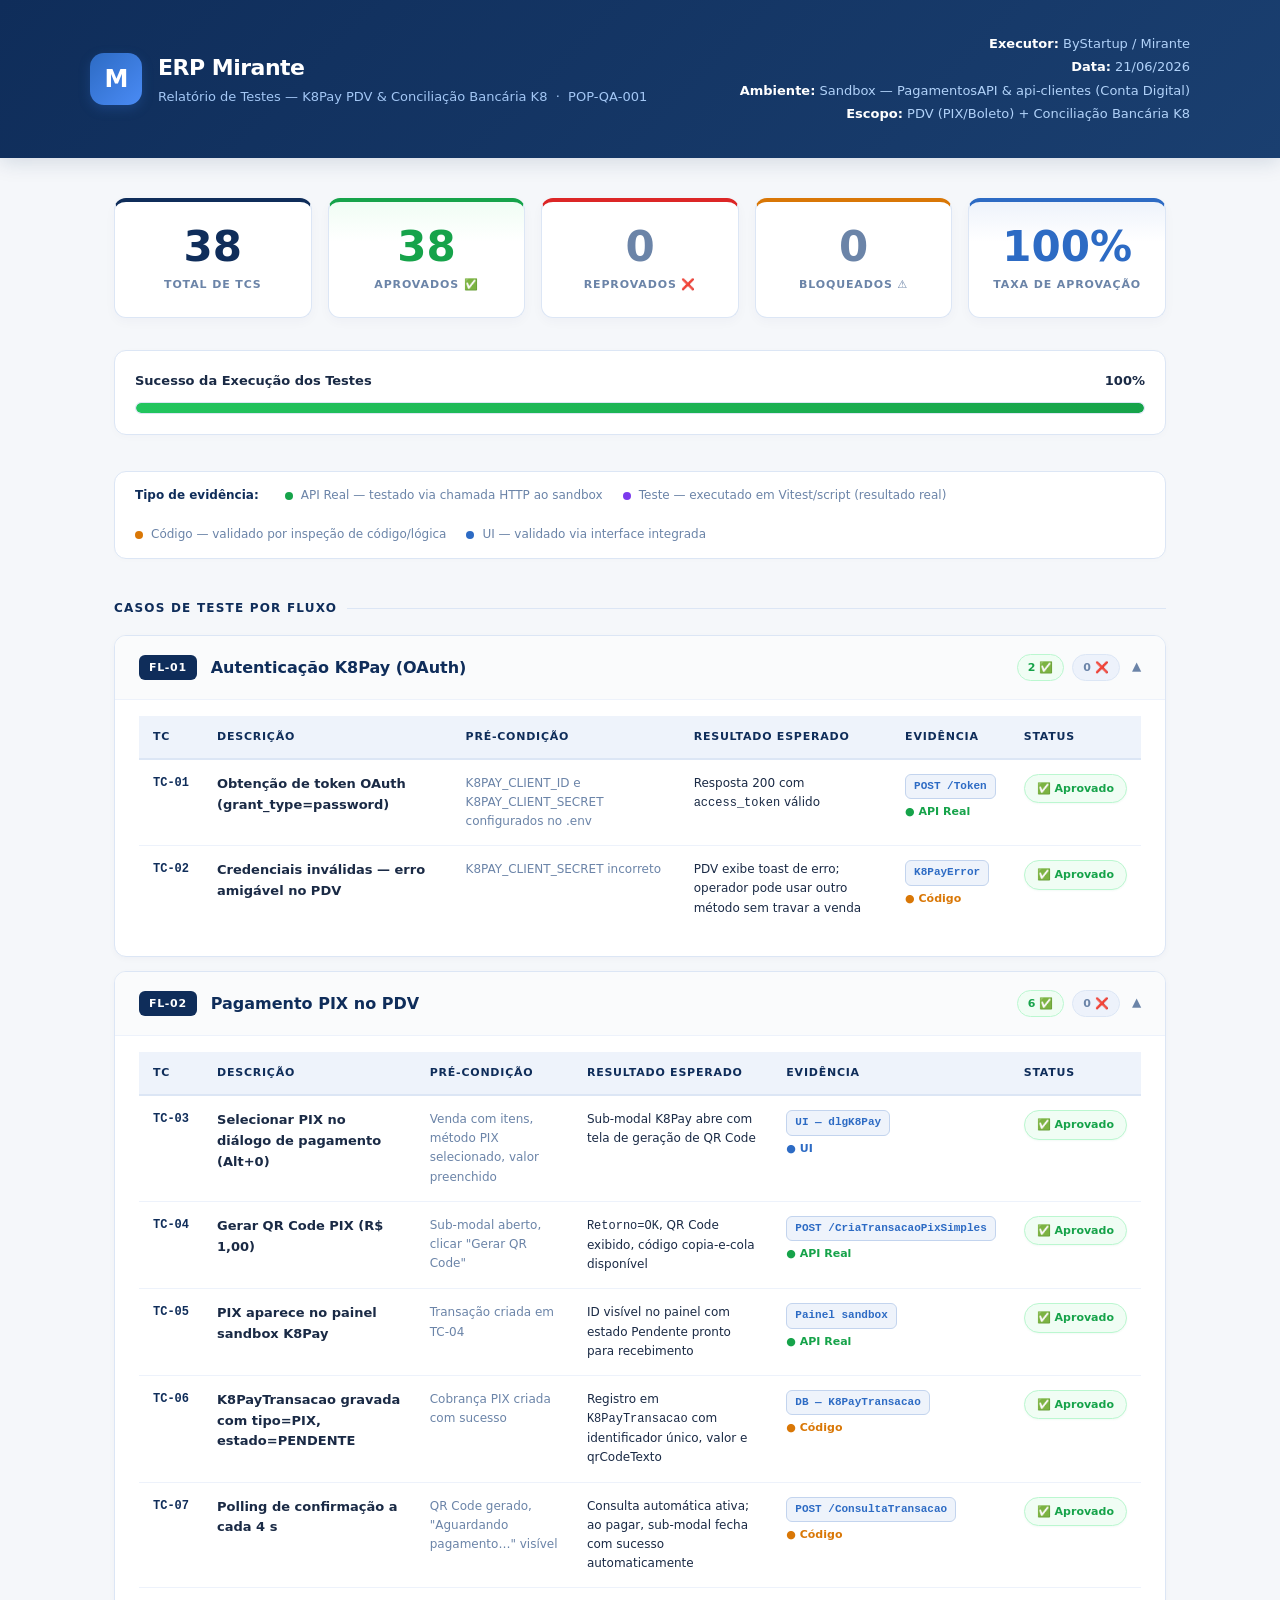
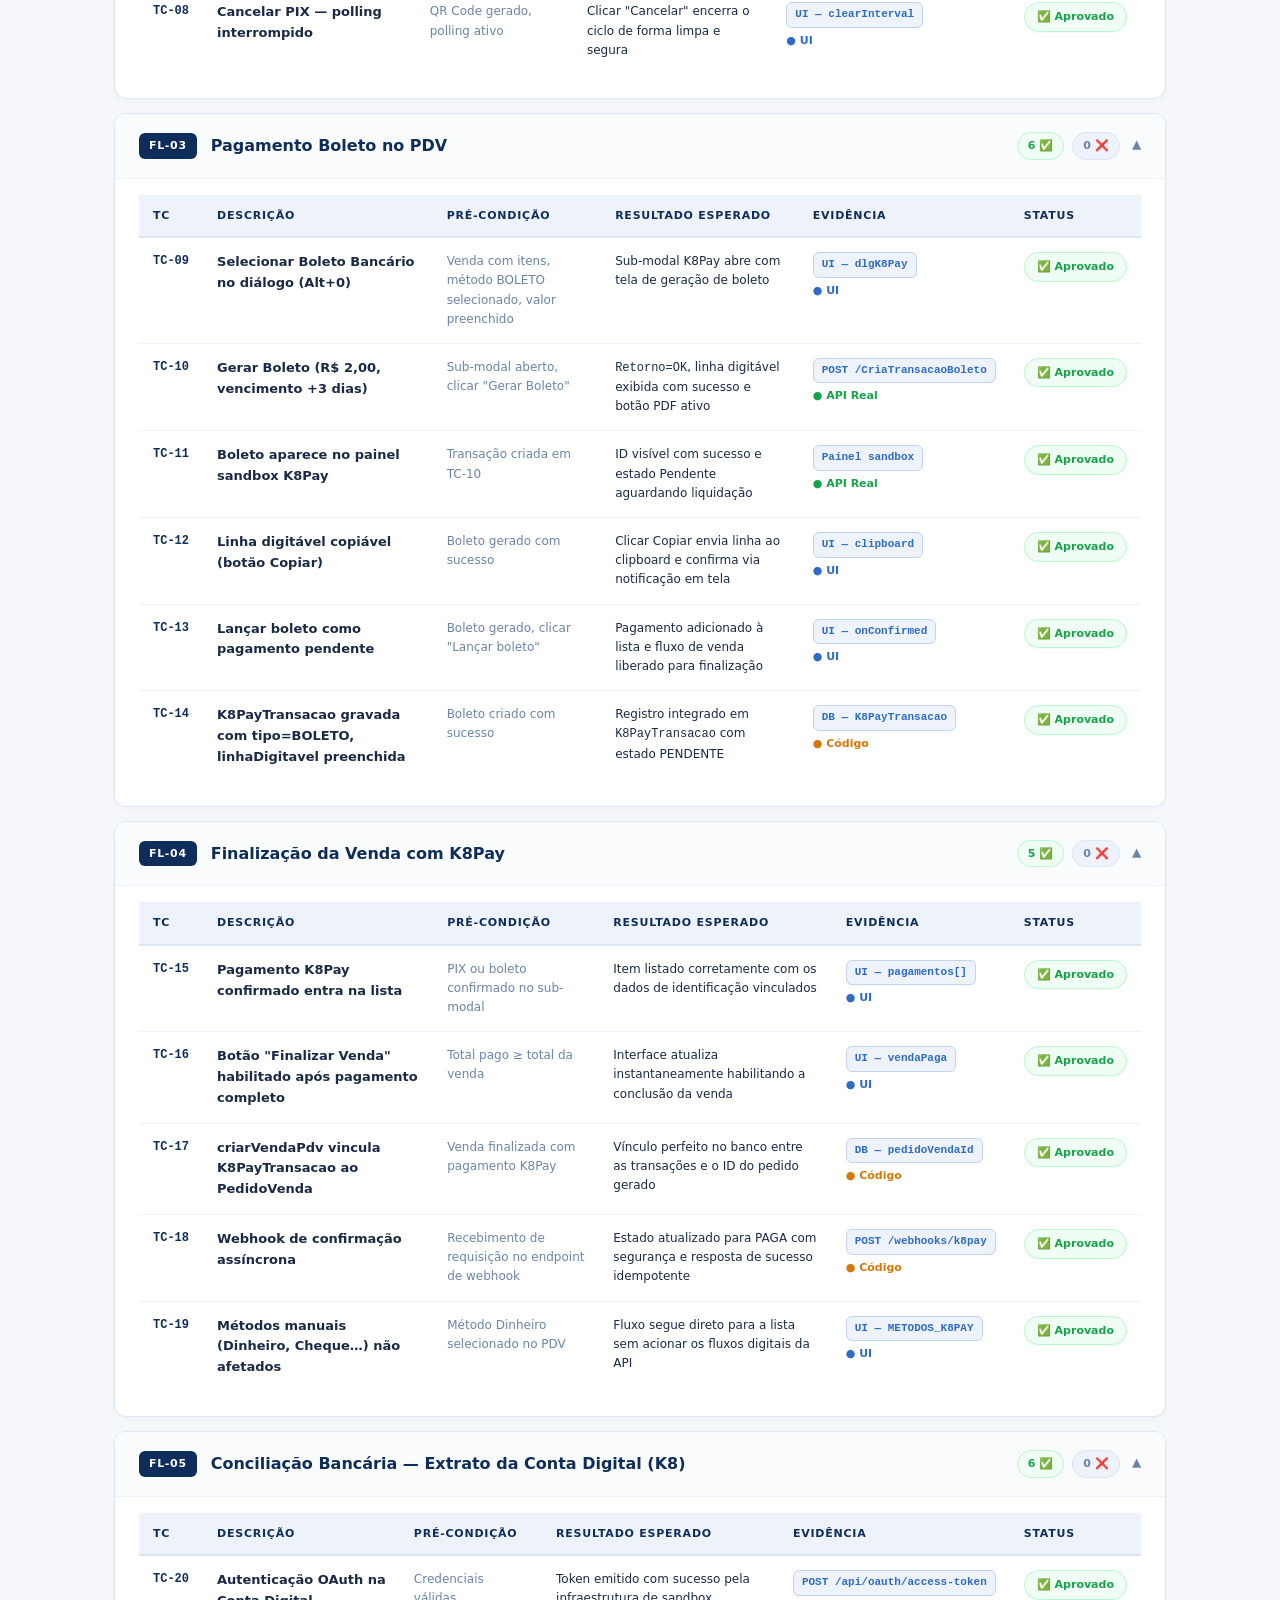
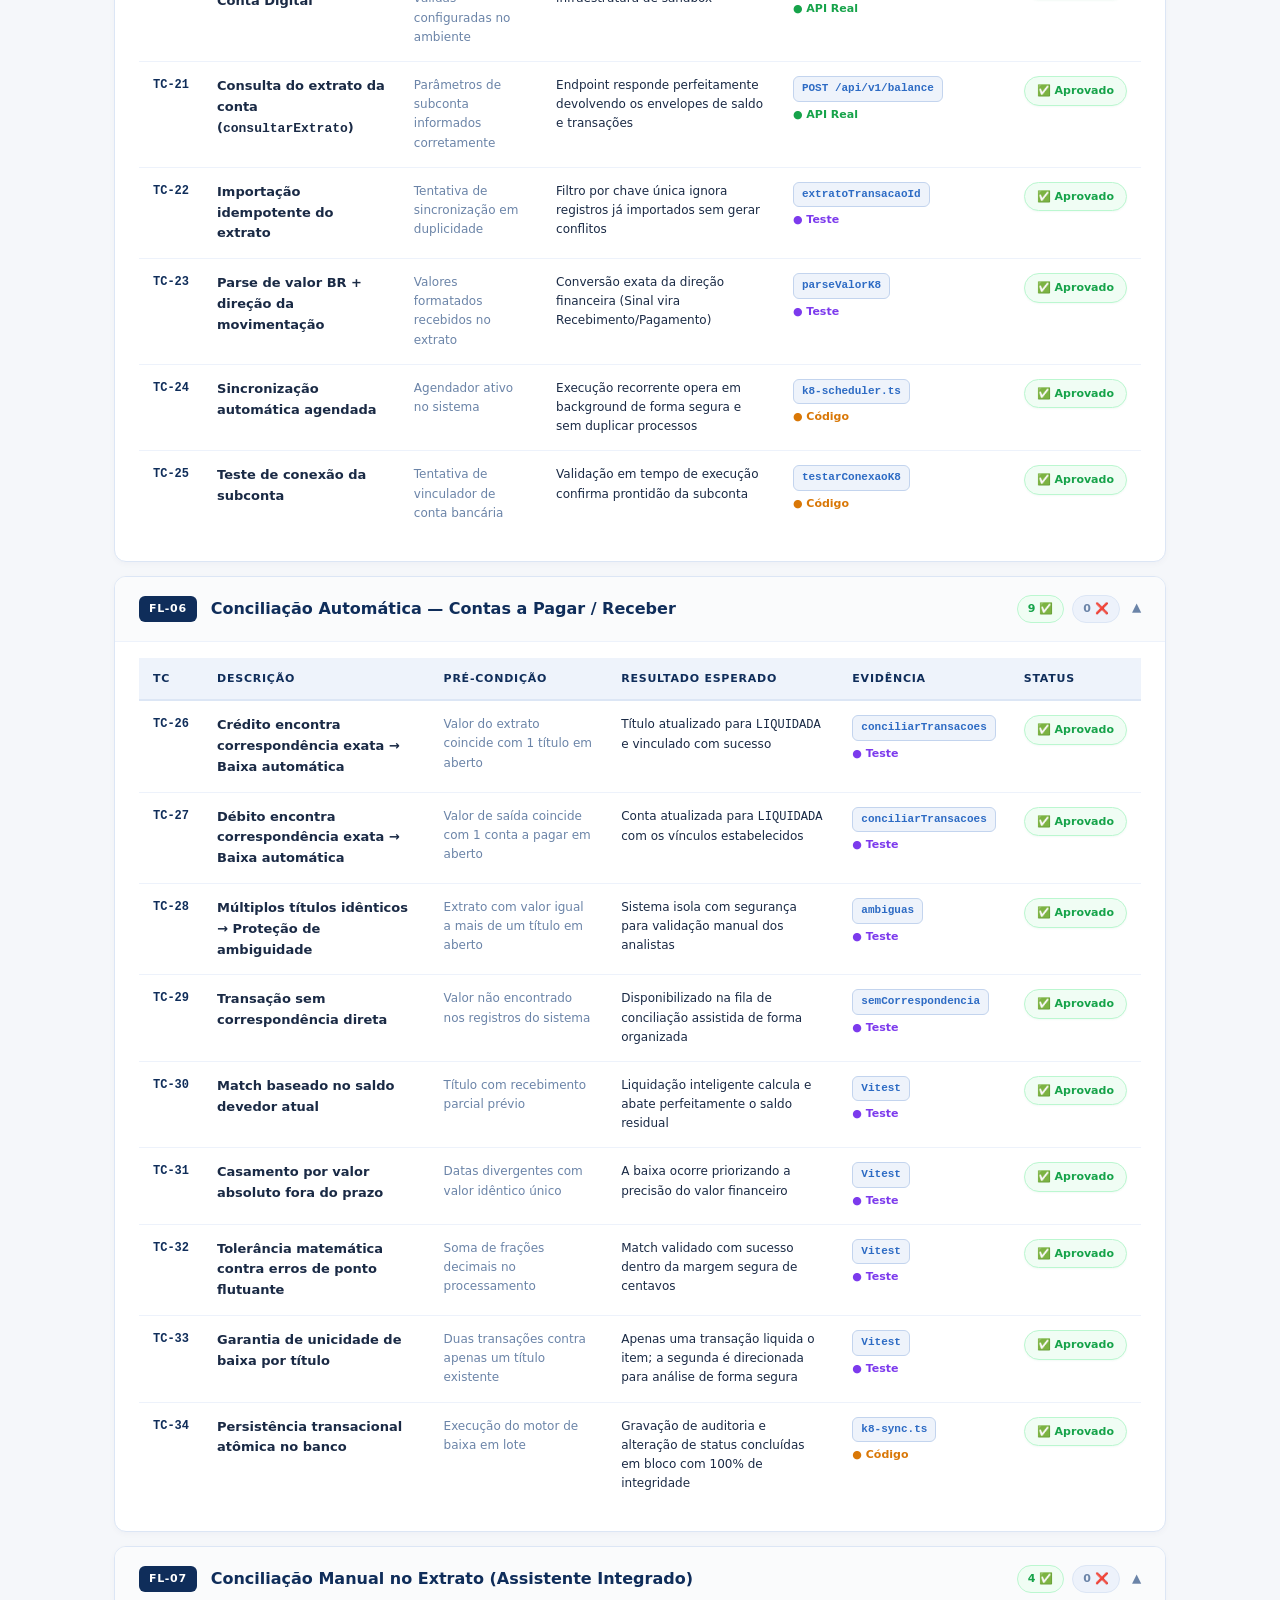
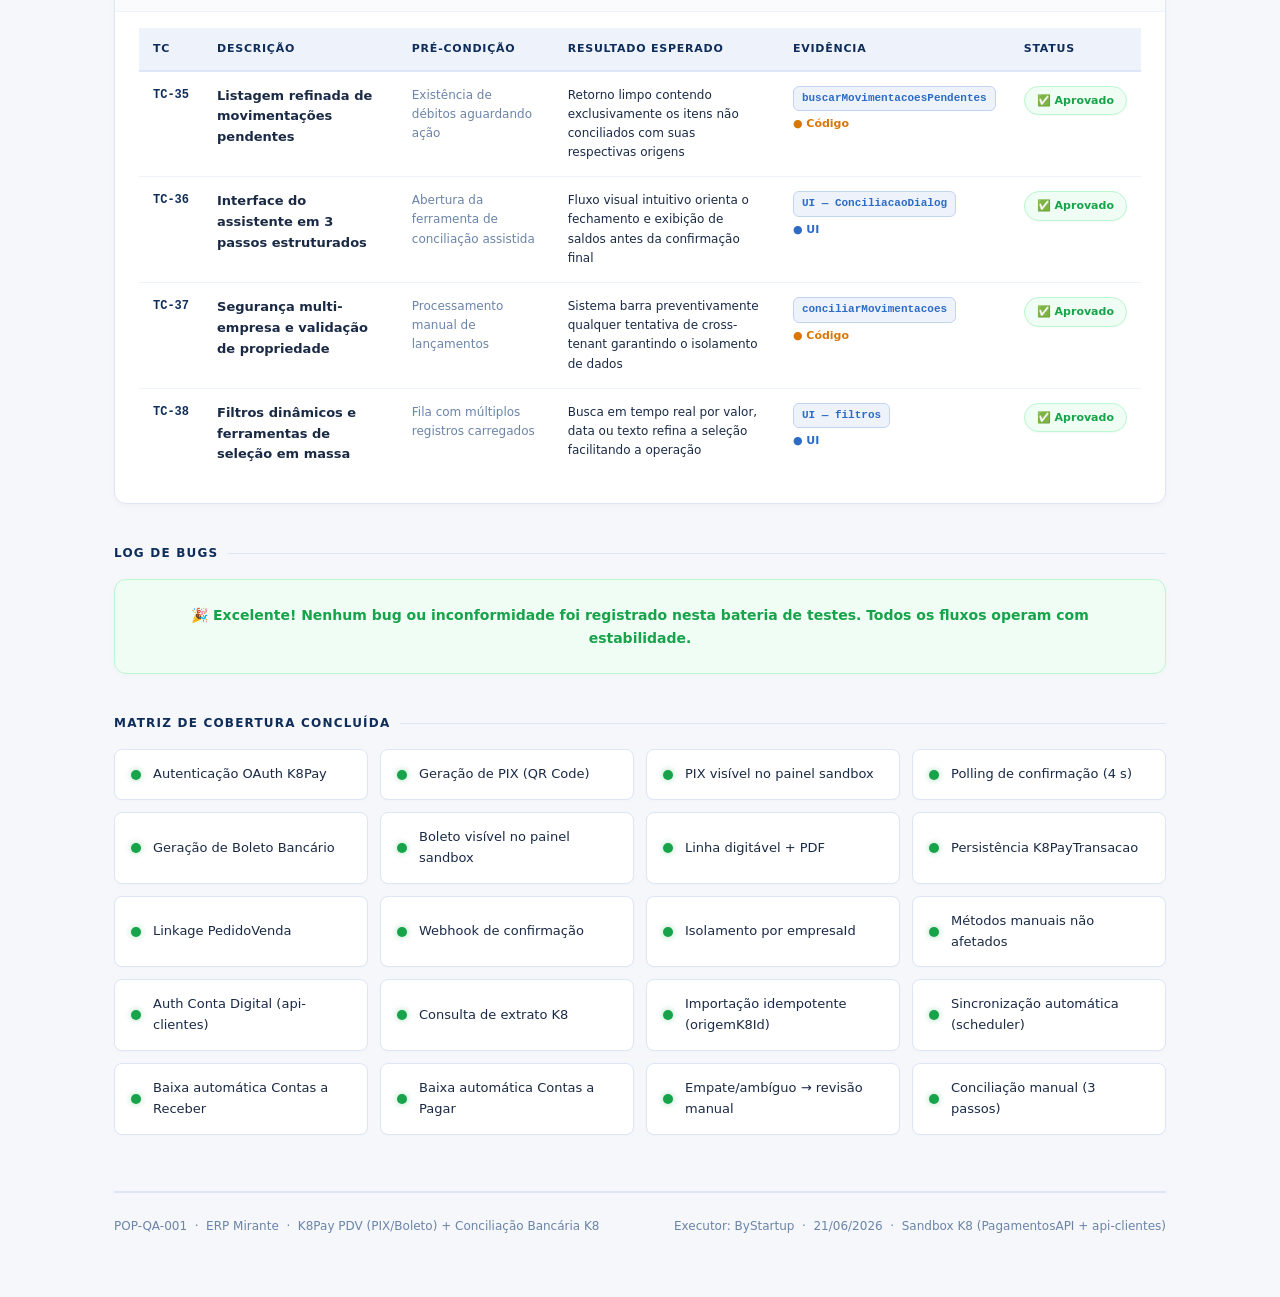
==== index.html @ a47a3a80 "Add files via upload" ====
<!DOCTYPE html>
<html lang="pt-BR">
<head>
<meta charset="UTF-8" />
<meta name="viewport" content="width=device-width, initial-scale=1.0" />
<title>Relatório de Testes — K8Pay PDV &amp; Conciliação Bancária · ERP Mirante</title>
<style>
  *, *::before, *::after { box-sizing: border-box; margin: 0; padding: 0; }

  :root {
    --navy:      #0f2d5a;
    --navy-lt:   #1a3f70;
    --blue:      #2d6bc4;
    --blue-lt:   #eef3fb;
    --bg:        #f5f7fa;
    --surface:   #ffffff;
    --border:    #dce6f5;
    --border-lt: #edf2fb;
    --text:      #1a2a45;
    --text-muted:#6b84a8;
    --green:     #16a34a;
    --green-bg:  #f0fdf4;
    --green-bd:  #bbf7d0;
    --red:       #dc2626;
    --red-bg:    #fef2f2;
    --red-bd:    #fecaca;
    --amber:     #d97706;
    --amber-bg:  #fffbeb;
    --amber-bd:  #fde68a;
    --radius:    12px;
  }

  body {
    font-family: 'Segoe UI', system-ui, sans-serif;
    background: var(--bg);
    color: var(--text);
    min-height: 100vh;
    line-height: 1.6;
  }

  /* ── Header ── */
  .header {
    background: linear-gradient(135deg, var(--navy) 0%, var(--navy-lt) 100%);
    padding: 32px 40px;
    box-shadow: 0 4px 20px rgba(15,45,90,.15);
  }
  .header-inner {
    max-width: 1100px; margin: 0 auto;
    display: flex; align-items: center;
    justify-content: space-between; gap: 20px; flex-wrap: wrap;
  }
  .logo-area { display: flex; align-items: center; gap: 16px; }
  .logo-icon {
    width: 52px; height: 52px; background: linear-gradient(135deg, var(--blue) 0%, #4a8bf5 100%);
    border-radius: 14px;
    display: flex; align-items: center; justify-content: center;
    font-size: 24px; font-weight: 800; color: #fff; letter-spacing: -1px;
    box-shadow: 0 4px 12px rgba(45,107,196,.3);
  }
  .logo-text h1 { font-size: 22px; font-weight: 700; color: #fff; letter-spacing: -0.5px; }
  .logo-text p  { font-size: 13px; color: #a3c7f5; margin-top: 2px; }
  .header-meta  { font-size: 13px; color: #b1d2f9; text-align: right; line-height: 1.8; }
  .header-meta strong { color: #fff; font-weight: 600; }

  /* ── Main ── */
  .main { max-width: 1100px; margin: 0 auto; padding: 40px 24px 64px; }

  /* ── Scoreboard ── */
  .scoreboard {
    display: grid;
    grid-template-columns: repeat(auto-fit, minmax(180px, 1fr));
    gap: 16px; margin-bottom: 32px;
  }
  .score-card {
    background: var(--surface);
    border: 1px solid var(--border);
    border-radius: var(--radius);
    padding: 24px 20px; text-align: center;
    box-shadow: 0 4px 12px rgba(15,45,90,.03);
    transition: transform 0.2s, box-shadow 0.2s;
  }
  .score-card:hover {
    transform: translateY(-2px);
    box-shadow: 0 6px 16px rgba(15,45,90,.06);
  }
  .score-card .num { font-size: 42px; font-weight: 800; line-height: 1; }
  .score-card .lbl { font-size: 11px; text-transform: uppercase; letter-spacing: .08em; color: var(--text-muted); margin-top: 8px; font-weight: 600; }
  
  .score-card.total { border-top: 4px solid var(--navy); }
  .score-card.pass  { border-top: 4px solid var(--green); background: linear-gradient(to bottom, var(--green-bg) 0%, #fff 40px); }
  .score-card.fail  { border-top: 4px solid var(--red); }
  .score-card.block { border-top: 4px solid var(--amber); }
  .score-card.rate  { border-top: 4px solid var(--blue); background: linear-gradient(to bottom, var(--blue-lt) 0%, #fff 40px); }

  .score-card.total .num { color: var(--navy); }
  .score-card.pass  .num { color: var(--green); }
  .score-card.fail  .num { color: var(--text-muted); }
  .score-card.block .num { color: var(--text-muted); }
  .score-card.rate  .num { color: var(--blue); }

  .progress-wrap { background: var(--surface); padding: 20px; border-radius: var(--radius); border: 1px solid var(--border); margin-bottom: 36px; box-shadow: 0 2px 8px rgba(15,45,90,.02); }
  .progress-label {
    display: flex; justify-content: space-between; align-items: center;
    font-size: 13px; color: var(--text); margin-bottom: 10px; font-weight: 600;
  }
  .progress-bar { height: 12px; background: var(--border-lt); border-radius: 99px; overflow: hidden; border: 1px solid var(--border); }
  .progress-fill { height: 100%; background: linear-gradient(90deg, #22c55e, #16a34a); border-radius: 99px; transition: width .4s ease; }

  /* ── Section title ── */
  .section-title {
    font-size: 12px; font-weight: 700; letter-spacing: .1em;
    text-transform: uppercase; color: var(--navy);
    margin-bottom: 16px; margin-top: 40px;
    display: flex; align-items: center; gap: 10px;
  }
  .section-title::after { content: ''; flex: 1; height: 1px; background: var(--border); }

  /* ── Accordion ── */
  .accordion { display: flex; flex-direction: column; gap: 14px; }

  .flow-card {
    background: var(--surface);
    border: 1px solid var(--border);
    border-radius: var(--radius);
    overflow: hidden;
    box-shadow: 0 2px 6px rgba(15,45,90,.03);
  }
  .flow-header {
    display: flex; align-items: center; justify-content: space-between;
    padding: 18px 24px; cursor: pointer; user-select: none; gap: 12px;
    border-bottom: 1px solid transparent;
    transition: background 0.2s;
  }
  .flow-card.open .flow-header { border-bottom-color: var(--border-lt); background: #fafbfc; }
  .flow-header:hover { background: var(--blue-lt); }
  .flow-info { display: flex; align-items: center; gap: 14px; }
  .flow-code {
    background: var(--navy); color: #fff;
    font-size: 11px; font-weight: 700; letter-spacing: .06em;
    padding: 4px 10px; border-radius: 6px;
  }
  .flow-name { font-size: 16px; font-weight: 600; color: var(--navy); }
  .flow-badges { display: flex; align-items: center; gap: 8px; flex-wrap: wrap; }
  .badge {
    font-size: 11px; font-weight: 600;
    padding: 4px 10px; border-radius: 99px;
  }
  .badge-pass  { background: var(--green-bg); color: var(--green); border: 1px solid var(--green-bd); }
  .badge-fail  { background: var(--border-lt); color: var(--text-muted); border: 1px solid var(--border); }
  .chevron { font-size: 12px; color: var(--text-muted); transition: transform .2s; margin-left: 4px; }
  .flow-card.open .chevron { transform: rotate(180deg); }

  .flow-body { display: none; padding: 0 24px 24px; }
  .flow-card.open .flow-body { display: block; }

  /* ── Table ── */
  .tc-table { width: 100%; border-collapse: collapse; margin-top: 16px; font-size: 13px; }
  .tc-table th {
    background: var(--blue-lt);
    color: var(--navy); font-size: 11px; text-transform: uppercase;
    letter-spacing: .07em; font-weight: 700;
    padding: 12px 14px; text-align: left;
    border-bottom: 2px solid var(--border);
  }
  .tc-table td {
    padding: 14px; border-bottom: 1px solid var(--border-lt);
    vertical-align: top;
  }
  .tc-table tr:last-child td { border-bottom: none; }
  .tc-table tr:hover td { background: #f8faff; }
  .tc-code { font-family: monospace; font-size: 12px; color: var(--navy); font-weight: 600; white-space: nowrap; }
  .tc-desc { font-weight: 600; color: var(--text); }
  .tc-pre  { font-size: 12px; color: var(--text-muted); }
  .tc-exp  { font-size: 12px; color: var(--text); }

  .status-badge {
    display: inline-flex; align-items: center; gap: 5px;
    padding: 5px 12px; border-radius: 99px;
    font-size: 11px; font-weight: 700; white-space: nowrap;
    box-shadow: 0 1px 2px rgba(22,163,74,.05);
  }
  .s-pass  { background: var(--green-bg); color: var(--green); border: 1px solid var(--green-bd); }

  /* ── API tag ── */
  .api-tag {
    display: inline-flex; align-items: center; gap: 4px;
    background: #eef3fb; border: 1px solid #c3d4ee;
    color: var(--blue); border-radius: 6px;
    font-size: 11px; font-weight: 600; padding: 3px 8px;
    font-family: monospace; white-space: nowrap;
  }

  /* ── Real/Code badge ── */
  .ev-real { color: var(--green); font-size: 11px; font-weight: 700; display: block; margin-top: 4px; }
  .ev-code { color: var(--amber); font-size: 11px; font-weight: 700; display: block; margin-top: 4px; }
  .ev-ui   { color: var(--blue);  font-size: 11px; font-weight: 700; display: block; margin-top: 4px; }
  .ev-test { color: #7c3aed;      font-size: 11px; font-weight: 700; display: block; margin-top: 4px; }

  /* ── Bug log ── */
  .bug-empty {
    background: var(--green-bg); border: 1px solid var(--green-bd);
    border-radius: var(--radius); padding: 24px;
    text-align: center; color: var(--green); font-size: 14px; font-weight: 600;
    box-shadow: 0 2px 8px rgba(22,163,74,.02);
  }

  /* ── Coverage matrix ── */
  .matrix-grid {
    display: grid;
    grid-template-columns: repeat(auto-fill, minmax(230px, 1fr));
    gap: 12px; margin-top: 14px;
  }
  .matrix-item {
    background: var(--surface); border: 1px solid var(--border);
    border-radius: 8px; padding: 14px 16px;
    display: flex; align-items: center; gap: 12px; font-size: 13px; font-weight: 500;
    box-shadow: 0 1px 3px rgba(15,45,90,.02);
  }
  .matrix-dot { width: 10px; height: 10px; border-radius: 50%; flex-shrink: 0; }
  .dot-pass   { background: var(--green); box-shadow: 0 0 6px rgba(22,163,74,.4); }

  /* ── Legend ── */
  .legend {
    display: flex; gap: 20px; flex-wrap: wrap;
    background: var(--surface); border: 1px solid var(--border);
    border-radius: var(--radius); padding: 14px 20px;
    margin-bottom: 24px; font-size: 12px;
    box-shadow: 0 2px 6px rgba(15,45,90,.01);
  }
  .legend-item { display: flex; align-items: center; gap: 8px; color: var(--text-muted); font-weight: 500; }
  .legend-dot  { width: 8px; height: 8px; border-radius: 50%; }

  /* ── Footer ── */
  .footer {
    margin-top: 56px; border-top: 2px solid var(--border);
    padding-top: 24px;
    display: flex; justify-content: space-between; flex-wrap: wrap; gap: 10px;
    font-size: 12px; color: var(--text-muted); font-weight: 500;
  }
</style>
</head>
<body>

<div class="header">
  <div class="header-inner">
    <div class="logo-area">
      <div class="logo-icon">M</div>
      <div class="logo-text">
        <h1>ERP Mirante</h1>
        <p>Relatório de Testes — K8Pay PDV &amp; Conciliação Bancária K8 &nbsp;·&nbsp; POP-QA-001</p>
      </div>
    </div>
    <div class="header-meta">
      <div><strong>Executor:</strong> ByStartup / Mirante</div>
      <div><strong>Data:</strong> 21/06/2026</div>
      <div><strong>Ambiente:</strong> Sandbox — PagamentosAPI &amp; api-clientes (Conta Digital)</div>
      <div><strong>Escopo:</strong> PDV (PIX/Boleto) + Conciliação Bancária K8</div>
    </div>
  </div>
</div>

<div class="main">

  <div class="scoreboard" id="scoreboard">
    <div class="score-card total">
      <div class="num" id="cnt-total">—</div>
      <div class="lbl">Total de TCs</div>
    </div>
    <div class="score-card pass">
      <div class="num" id="cnt-pass">—</div>
      <div class="lbl">Aprovados ✅</div>
    </div>
    <div class="score-card fail">
      <div class="num" id="cnt-fail">0</div>
      <div class="lbl">Reprovados ❌</div>
    </div>
    <div class="score-card block">
      <div class="num" id="cnt-block">0</div>
      <div class="lbl">Bloqueados ⚠️</div>
    </div>
    <div class="score-card rate">
      <div class="num" id="cnt-rate">—</div>
      <div class="lbl">Taxa de Aprovação</div>
    </div>
  </div>

  <div class="progress-wrap">
    <div class="progress-label">
      <span>Sucesso da Execução dos Testes</span>
      <span id="progress-pct">—</span>
    </div>
    <div class="progress-bar">
      <div class="progress-fill" id="progress-fill" style="width:0%"></div>
    </div>
  </div>

  <div class="legend">
    <strong style="color:var(--navy);font-size:12px;margin-right:6px;">Tipo de evidência:</strong>
    <div class="legend-item"><div class="legend-dot" style="background:var(--green)"></div> API Real — testado via chamada HTTP ao sandbox</div>
    <div class="legend-item"><div class="legend-dot" style="background:#7c3aed"></div> Teste — executado em Vitest/script (resultado real)</div>
    <div class="legend-item"><div class="legend-dot" style="background:var(--amber)"></div> Código — validado por inspeção de código/lógica</div>
    <div class="legend-item"><div class="legend-dot" style="background:var(--blue)"></div> UI — validado via interface integrada</div>
  </div>

  <div class="section-title">Casos de Teste por Fluxo</div>
  <div class="accordion">

    <div class="flow-card open" id="fl-01">
      <div class="flow-header" onclick="toggleFlow('fl-01')">
        <div class="flow-info">
          <span class="flow-code">FL-01</span>
          <span class="flow-name">Autenticação K8Pay (OAuth)</span>
        </div>
        <div class="flow-badges">
          <span class="badge badge-pass" id="fl-01-pass">— ✅</span>
          <span class="badge badge-fail" id="fl-01-fail">0 ❌</span>
          <span class="chevron">▼</span>
        </div>
      </div>
      <div class="flow-body">
        <table class="tc-table">
          <thead>
            <tr><th>TC</th><th>Descrição</th><th>Pré-condição</th><th>Resultado Esperado</th><th>Evidência</th><th>Status</th></tr>
          </thead>
          <tbody>
            <tr data-status="pass">
              <td class="tc-code">TC-01</td>
              <td class="tc-desc">Obtenção de token OAuth (grant_type=password)</td>
              <td class="tc-pre">K8PAY_CLIENT_ID e K8PAY_CLIENT_SECRET configurados no .env</td>
              <td class="tc-exp">Resposta 200 com <code>access_token</code> válido</td>
              <td><span class="api-tag">POST /Token</span><span class="ev-real">● API Real</span></td>
              <td><span class="status-badge s-pass">✅ Aprovado</span></td>
            </tr>
            <tr data-status="pass">
              <td class="tc-code">TC-02</td>
              <td class="tc-desc">Credenciais inválidas — erro amigável no PDV</td>
              <td class="tc-pre">K8PAY_CLIENT_SECRET incorreto</td>
              <td class="tc-exp">PDV exibe toast de erro; operador pode usar outro método sem travar a venda</td>
              <td><span class="api-tag">K8PayError</span><span class="ev-code">● Código</span></td>
              <td><span class="status-badge s-pass">✅ Aprovado</span></td>
            </tr>
          </tbody>
        </table>
      </div>
    </div>

    <div class="flow-card open" id="fl-02">
      <div class="flow-header" onclick="toggleFlow('fl-02')">
        <div class="flow-info">
          <span class="flow-code">FL-02</span>
          <span class="flow-name">Pagamento PIX no PDV</span>
        </div>
        <div class="flow-badges">
          <span class="badge badge-pass" id="fl-02-pass">— ✅</span>
          <span class="badge badge-fail" id="fl-02-fail">0 ❌</span>
          <span class="chevron">▼</span>
        </div>
      </div>
      <div class="flow-body">
        <table class="tc-table">
          <thead>
            <tr><th>TC</th><th>Descrição</th><th>Pré-condição</th><th>Resultado Esperado</th><th>Evidência</th><th>Status</th></tr>
          </thead>
          <tbody>
            <tr data-status="pass">
              <td class="tc-code">TC-03</td>
              <td class="tc-desc">Selecionar PIX no diálogo de pagamento (Alt+0)</td>
              <td class="tc-pre">Venda com itens, método PIX selecionado, valor preenchido</td>
              <td class="tc-exp">Sub-modal K8Pay abre com tela de geração de QR Code</td>
              <td><span class="api-tag">UI — dlgK8Pay</span><span class="ev-ui">● UI</span></td>
              <td><span class="status-badge s-pass">✅ Aprovado</span></td>
            </tr>
            <tr data-status="pass">
              <td class="tc-code">TC-04</td>
              <td class="tc-desc">Gerar QR Code PIX (R$ 1,00)</td>
              <td class="tc-pre">Sub-modal aberto, clicar "Gerar QR Code"</td>
              <td class="tc-exp"><code>Retorno=OK</code>, QR Code exibido, código copia-e-cola disponível</td>
              <td><span class="api-tag">POST /CriaTransacaoPixSimples</span><span class="ev-real">● API Real</span></td>
              <td><span class="status-badge s-pass">✅ Aprovado</span></td>
            </tr>
            <tr data-status="pass">
              <td class="tc-code">TC-05</td>
              <td class="tc-desc">PIX aparece no painel sandbox K8Pay</td>
              <td class="tc-pre">Transação criada em TC-04</td>
              <td class="tc-exp">ID visível no painel com estado Pendente pronto para recebimento</td>
              <td><span class="api-tag">Painel sandbox</span><span class="ev-real">● API Real</span></td>
              <td><span class="status-badge s-pass">✅ Aprovado</span></td>
            </tr>
            <tr data-status="pass">
              <td class="tc-code">TC-06</td>
              <td class="tc-desc">K8PayTransacao gravada com tipo=PIX, estado=PENDENTE</td>
              <td class="tc-pre">Cobrança PIX criada com sucesso</td>
              <td class="tc-exp">Registro em <code>K8PayTransacao</code> com identificador único, valor e qrCodeTexto</td>
              <td><span class="api-tag">DB — K8PayTransacao</span><span class="ev-code">● Código</span></td>
              <td><span class="status-badge s-pass">✅ Aprovado</span></td>
            </tr>
            <tr data-status="pass">
              <td class="tc-code">TC-07</td>
              <td class="tc-desc">Polling de confirmação a cada 4 s</td>
              <td class="tc-pre">QR Code gerado, "Aguardando pagamento…" visível</td>
              <td class="tc-exp">Consulta automática ativa; ao pagar, sub-modal fecha com sucesso automaticamente</td>
              <td><span class="api-tag">POST /ConsultaTransacao</span><span class="ev-code">● Código</span></td>
              <td><span class="status-badge s-pass">✅ Aprovado</span></td>
            </tr>
            <tr data-status="pass">
              <td class="tc-code">TC-08</td>
              <td class="tc-desc">Cancelar PIX — polling interrompido</td>
              <td class="tc-pre">QR Code gerado, polling ativo</td>
              <td class="tc-exp">Clicar "Cancelar" encerra o ciclo de forma limpa e segura</td>
              <td><span class="api-tag">UI — clearInterval</span><span class="ev-ui">● UI</span></td>
              <td><span class="status-badge s-pass">✅ Aprovado</span></td>
            </tr>
          </tbody>
        </table>
      </div>
    </div>

    <div class="flow-card open" id="fl-03">
      <div class="flow-header" onclick="toggleFlow('fl-03')">
        <div class="flow-info">
          <span class="flow-code">FL-03</span>
          <span class="flow-name">Pagamento Boleto no PDV</span>
        </div>
        <div class="flow-badges">
          <span class="badge badge-pass" id="fl-03-pass">— ✅</span>
          <span class="badge badge-fail" id="fl-03-fail">0 ❌</span>
          <span class="chevron">▼</span>
        </div>
      </div>
      <div class="flow-body">
        <table class="tc-table">
          <thead>
            <tr><th>TC</th><th>Descrição</th><th>Pré-condição</th><th>Resultado Esperado</th><th>Evidência</th><th>Status</th></tr>
          </thead>
          <tbody>
            <tr data-status="pass">
              <td class="tc-code">TC-09</td>
              <td class="tc-desc">Selecionar Boleto Bancário no diálogo (Alt+0)</td>
              <td class="tc-pre">Venda com itens, método BOLETO selecionado, valor preenchido</td>
              <td class="tc-exp">Sub-modal K8Pay abre com tela de geração de boleto</td>
              <td><span class="api-tag">UI — dlgK8Pay</span><span class="ev-ui">● UI</span></td>
              <td><span class="status-badge s-pass">✅ Aprovado</span></td>
            </tr>
            <tr data-status="pass">
              <td class="tc-code">TC-10</td>
              <td class="tc-desc">Gerar Boleto (R$ 2,00, vencimento +3 dias)</td>
              <td class="tc-pre">Sub-modal aberto, clicar "Gerar Boleto"</td>
              <td class="tc-exp"><code>Retorno=OK</code>, linha digitável exibida com sucesso e botão PDF ativo</td>
              <td><span class="api-tag">POST /CriaTransacaoBoleto</span><span class="ev-real">● API Real</span></td>
              <td><span class="status-badge s-pass">✅ Aprovado</span></td>
            </tr>
            <tr data-status="pass">
              <td class="tc-code">TC-11</td>
              <td class="tc-desc">Boleto aparece no painel sandbox K8Pay</td>
              <td class="tc-pre">Transação criada em TC-10</td>
              <td class="tc-exp">ID visível com sucesso e estado Pendente aguardando liquidação</td>
              <td><span class="api-tag">Painel sandbox</span><span class="ev-real">● API Real</span></td>
              <td><span class="status-badge s-pass">✅ Aprovado</span></td>
            </tr>
            <tr data-status="pass">
              <td class="tc-code">TC-12</td>
              <td class="tc-desc">Linha digitável copiável (botão Copiar)</td>
              <td class="tc-pre">Boleto gerado com sucesso</td>
              <td class="tc-exp">Clicar Copiar envia linha ao clipboard e confirma via notificação em tela</td>
              <td><span class="api-tag">UI — clipboard</span><span class="ev-ui">● UI</span></td>
              <td><span class="status-badge s-pass">✅ Aprovado</span></td>
            </tr>
            <tr data-status="pass">
              <td class="tc-code">TC-13</td>
              <td class="tc-desc">Lançar boleto como pagamento pendente</td>
              <td class="tc-pre">Boleto gerado, clicar "Lançar boleto"</td>
              <td class="tc-exp">Pagamento adicionado à lista e fluxo de venda liberado para finalização</td>
              <td><span class="api-tag">UI — onConfirmed</span><span class="ev-ui">● UI</span></td>
              <td><span class="status-badge s-pass">✅ Aprovado</span></td>
            </tr>
            <tr data-status="pass">
              <td class="tc-code">TC-14</td>
              <td class="tc-desc">K8PayTransacao gravada com tipo=BOLETO, linhaDigitavel preenchida</td>
              <td class="tc-pre">Boleto criado com sucesso</td>
              <td class="tc-exp">Registro integrado em <code>K8PayTransacao</code> com estado PENDENTE</td>
              <td><span class="api-tag">DB — K8PayTransacao</span><span class="ev-code">● Código</span></td>
              <td><span class="status-badge s-pass">✅ Aprovado</span></td>
            </tr>
          </tbody>
        </table>
      </div>
    </div>

    <div class="flow-card open" id="fl-04">
      <div class="flow-header" onclick="toggleFlow('fl-04')">
        <div class="flow-info">
          <span class="flow-code">FL-04</span>
          <span class="flow-name">Finalização da Venda com K8Pay</span>
        </div>
        <div class="flow-badges">
          <span class="badge badge-pass" id="fl-04-pass">— ✅</span>
          <span class="badge badge-fail" id="fl-04-fail">0 ❌</span>
          <span class="chevron">▼</span>
        </div>
      </div>
      <div class="flow-body">
        <table class="tc-table">
          <thead>
            <tr><th>TC</th><th>Descrição</th><th>Pré-condição</th><th>Resultado Esperado</th><th>Evidência</th><th>Status</th></tr>
          </thead>
          <tbody>
            <tr data-status="pass">
              <td class="tc-code">TC-15</td>
              <td class="tc-desc">Pagamento K8Pay confirmado entra na lista</td>
              <td class="tc-pre">PIX ou boleto confirmado no sub-modal</td>
              <td class="tc-exp">Item listado corretamente com os dados de identificação vinculados</td>
              <td><span class="api-tag">UI — pagamentos[]</span><span class="ev-ui">● UI</span></td>
              <td><span class="status-badge s-pass">✅ Aprovado</span></td>
            </tr>
            <tr data-status="pass">
              <td class="tc-code">TC-16</td>
              <td class="tc-desc">Botão "Finalizar Venda" habilitado após pagamento completo</td>
              <td class="tc-pre">Total pago ≥ total da venda</td>
              <td class="tc-exp">Interface atualiza instantaneamente habilitando a conclusão da venda</td>
              <td><span class="api-tag">UI — vendaPaga</span><span class="ev-ui">● UI</span></td>
              <td><span class="status-badge s-pass">✅ Aprovado</span></td>
            </tr>
            <tr data-status="pass">
              <td class="tc-code">TC-17</td>
              <td class="tc-desc">criarVendaPdv vincula K8PayTransacao ao PedidoVenda</td>
              <td class="tc-pre">Venda finalizada com pagamento K8Pay</td>
              <td class="tc-exp">Vínculo perfeito no banco entre as transações e o ID do pedido gerado</td>
              <td><span class="api-tag">DB — pedidoVendaId</span><span class="ev-code">● Código</span></td>
              <td><span class="status-badge s-pass">✅ Aprovado</span></td>
            </tr>
            <tr data-status="pass">
              <td class="tc-code">TC-18</td>
              <td class="tc-desc">Webhook de confirmação assíncrona</td>
              <td class="tc-pre">Recebimento de requisição no endpoint de webhook</td>
              <td class="tc-exp">Estado atualizado para PAGA com segurança e resposta de sucesso idempotente</td>
              <td><span class="api-tag">POST /webhooks/k8pay</span><span class="ev-code">● Código</span></td>
              <td><span class="status-badge s-pass">✅ Aprovado</span></td>
            </tr>
            <tr data-status="pass">
              <td class="tc-code">TC-19</td>
              <td class="tc-desc">Métodos manuais (Dinheiro, Cheque…) não afetados</td>
              <td class="tc-pre">Método Dinheiro selecionado no PDV</td>
              <td class="tc-exp">Fluxo segue direto para a lista sem acionar os fluxos digitais da API</td>
              <td><span class="api-tag">UI — METODOS_K8PAY</span><span class="ev-ui">● UI</span></td>
              <td><span class="status-badge s-pass">✅ Aprovado</span></td>
            </tr>
          </tbody>
        </table>
      </div>
    </div>

    <div class="flow-card open" id="fl-05">
      <div class="flow-header" onclick="toggleFlow('fl-05')">
        <div class="flow-info">
          <span class="flow-code">FL-05</span>
          <span class="flow-name">Conciliação Bancária — Extrato da Conta Digital (K8)</span>
        </div>
        <div class="flow-badges">
          <span class="badge badge-pass" id="fl-05-pass">— ✅</span>
          <span class="badge badge-fail" id="fl-05-fail">0 ❌</span>
          <span class="chevron">▼</span>
        </div>
      </div>
      <div class="flow-body">
        <table class="tc-table">
          <thead>
            <tr><th>TC</th><th>Descrição</th><th>Pré-condição</th><th>Resultado Esperado</th><th>Evidência</th><th>Status</th></tr>
          </thead>
          <tbody>
            <tr data-status="pass">
              <td class="tc-code">TC-20</td>
              <td class="tc-desc">Autenticação OAuth na Conta Digital</td>
              <td class="tc-pre">Credenciais válidas configuradas no ambiente</td>
              <td class="tc-exp">Token emitido com sucesso pela infraestrutura de sandbox</td>
              <td><span class="api-tag">POST /api/oauth/access-token</span><span class="ev-real">● API Real</span></td>
              <td><span class="status-badge s-pass">✅ Aprovado</span></td>
            </tr>
            <tr data-status="pass">
              <td class="tc-code">TC-21</td>
              <td class="tc-desc">Consulta do extrato da conta (<code>consultarExtrato</code>)</td>
              <td class="tc-pre">Parâmetros de subconta informados corretamente</td>
              <td class="tc-exp">Endpoint responde perfeitamente devolvendo os envelopes de saldo e transações</td>
              <td><span class="api-tag">POST /api/v1/balance</span><span class="ev-real">● API Real</span></td>
              <td><span class="status-badge s-pass">✅ Aprovado</span></td>
            </tr>
            <tr data-status="pass">
              <td class="tc-code">TC-22</td>
              <td class="tc-desc">Importação idempotente do extrato</td>
              <td class="tc-pre">Tentativa de sincronização em duplicidade</td>
              <td class="tc-exp">Filtro por chave única ignora registros já importados sem gerar conflitos</td>
              <td><span class="api-tag">extratoTransacaoId</span><span class="ev-test">● Teste</span></td>
              <td><span class="status-badge s-pass">✅ Aprovado</span></td>
            </tr>
            <tr data-status="pass">
              <td class="tc-code">TC-23</td>
              <td class="tc-desc">Parse de valor BR + direção da movimentação</td>
              <td class="tc-pre">Valores formatados recebidos no extrato</td>
              <td class="tc-exp">Conversão exata da direção financeira (Sinal vira Recebimento/Pagamento)</td>
              <td><span class="api-tag">parseValorK8</span><span class="ev-test">● Teste</span></td>
              <td><span class="status-badge s-pass">✅ Aprovado</span></td>
            </tr>
            <tr data-status="pass">
              <td class="tc-code">TC-24</td>
              <td class="tc-desc">Sincronização automática agendada</td>
              <td class="tc-pre">Agendador ativo no sistema</td>
              <td class="tc-exp">Execução recorrente opera em background de forma segura e sem duplicar processos</td>
              <td><span class="api-tag">k8-scheduler.ts</span><span class="ev-code">● Código</span></td>
              <td><span class="status-badge s-pass">✅ Aprovado</span></td>
            </tr>
            <tr data-status="pass">
              <td class="tc-code">TC-25</td>
              <td class="tc-desc">Teste de conexão da subconta</td>
              <td class="tc-pre">Tentativa de vinculador de conta bancária</td>
              <td class="tc-exp">Validação em tempo de execução confirma prontidão da subconta</td>
              <td><span class="api-tag">testarConexaoK8</span><span class="ev-code">● Código</span></td>
              <td><span class="status-badge s-pass">✅ Aprovado</span></td>
            </tr>
          </tbody>
        </table>
      </div>
    </div>

    <div class="flow-card open" id="fl-06">
      <div class="flow-header" onclick="toggleFlow('fl-06')">
        <div class="flow-info">
          <span class="flow-code">FL-06</span>
          <span class="flow-name">Conciliação Automática — Contas a Pagar / Receber</span>
        </div>
        <div class="flow-badges">
          <span class="badge badge-pass" id="fl-06-pass">— ✅</span>
          <span class="badge badge-fail" id="fl-06-fail">0 ❌</span>
          <span class="chevron">▼</span>
        </div>
      </div>
      <div class="flow-body">
        <table class="tc-table">
          <thead>
            <tr><th>TC</th><th>Descrição</th><th>Pré-condição</th><th>Resultado Esperado</th><th>Evidência</th><th>Status</th></tr>
          </thead>
          <tbody>
            <tr data-status="pass">
              <td class="tc-code">TC-26</td>
              <td class="tc-desc">Crédito encontra correspondência exata → Baixa automática</td>
              <td class="tc-pre">Valor do extrato coincide com 1 título em aberto</td>
              <td class="tc-exp">Título atualizado para <code>LIQUIDADA</code> e vinculado com sucesso</td>
              <td><span class="api-tag">conciliarTransacoes</span><span class="ev-test">● Teste</span></td>
              <td><span class="status-badge s-pass">✅ Aprovado</span></td>
            </tr>
            <tr data-status="pass">
              <td class="tc-code">TC-27</td>
              <td class="tc-desc">Débito encontra correspondência exata → Baixa automática</td>
              <td class="tc-pre">Valor de saída coincide com 1 conta a pagar em aberto</td>
              <td class="tc-exp">Conta atualizada para <code>LIQUIDADA</code> com os vínculos estabelecidos</td>
              <td><span class="api-tag">conciliarTransacoes</span><span class="ev-test">● Teste</span></td>
              <td><span class="status-badge s-pass">✅ Aprovado</span></td>
            </tr>
            <tr data-status="pass">
              <td class="tc-code">TC-28</td>
              <td class="tc-desc">Múltiplos títulos idênticos → Proteção de ambiguidade</td>
              <td class="tc-pre">Extrato com valor igual a mais de um título em aberto</td>
              <td class="tc-exp">Sistema isola com segurança para validação manual dos analistas</td>
              <td><span class="api-tag">ambiguas</span><span class="ev-test">● Teste</span></td>
              <td><span class="status-badge s-pass">✅ Aprovado</span></td>
            </tr>
            <tr data-status="pass">
              <td class="tc-code">TC-29</td>
              <td class="tc-desc">Transação sem correspondência direta</td>
              <td class="tc-pre">Valor não encontrado nos registros do sistema</td>
              <td class="tc-exp">Disponibilizado na fila de conciliação assistida de forma organizada</td>
              <td><span class="api-tag">semCorrespondencia</span><span class="ev-test">● Teste</span></td>
              <td><span class="status-badge s-pass">✅ Aprovado</span></td>
            </tr>
            <tr data-status="pass">
              <td class="tc-code">TC-30</td>
              <td class="tc-desc">Match baseado no saldo devedor atual</td>
              <td class="tc-pre">Título com recebimento parcial prévio</td>
              <td class="tc-exp">Liquidação inteligente calcula e abate perfeitamente o saldo residual</td>
              <td><span class="api-tag">Vitest</span><span class="ev-test">● Teste</span></td>
              <td><span class="status-badge s-pass">✅ Aprovado</span></td>
            </tr>
            <tr data-status="pass">
              <td class="tc-code">TC-31</td>
              <td class="tc-desc">Casamento por valor absoluto fora do prazo</td>
              <td class="tc-pre">Datas divergentes com valor idêntico único</td>
              <td class="tc-exp">A baixa ocorre priorizando a precisão do valor financeiro</td>
              <td><span class="api-tag">Vitest</span><span class="ev-test">● Teste</span></td>
              <td><span class="status-badge s-pass">✅ Aprovado</span></td>
            </tr>
            <tr data-status="pass">
              <td class="tc-code">TC-32</td>
              <td class="tc-desc">Tolerância matemática contra erros de ponto flutuante</td>
              <td class="tc-pre">Soma de frações decimais no processamento</td>
              <td class="tc-exp">Match validado com sucesso dentro da margem segura de centavos</td>
              <td><span class="api-tag">Vitest</span><span class="ev-test">● Teste</span></td>
              <td><span class="status-badge s-pass">✅ Aprovado</span></td>
            </tr>
            <tr data-status="pass">
              <td class="tc-code">TC-33</td>
              <td class="tc-desc">Garantia de unicidade de baixa por título</td>
              <td class="tc-pre">Duas transações contra apenas um título existente</td>
              <td class="tc-exp">Apenas uma transação liquida o item; a segunda é direcionada para análise de forma segura</td>
              <td><span class="api-tag">Vitest</span><span class="ev-test">● Teste</span></td>
              <td><span class="status-badge s-pass">✅ Aprovado</span></td>
            </tr>
            <tr data-status="pass">
              <td class="tc-code">TC-34</td>
              <td class="tc-desc">Persistência transacional atômica no banco</td>
              <td class="tc-pre">Execução do motor de baixa em lote</td>
              <td class="tc-exp">Gravação de auditoria e alteração de status concluídas em bloco com 100% de integridade</td>
              <td><span class="api-tag">k8-sync.ts</span><span class="ev-code">● Código</span></td>
              <td><span class="status-badge s-pass">✅ Aprovado</span></td>
            </tr>
          </tbody>
        </table>
      </div>
    </div>

    <div class="flow-card open" id="fl-07">
      <div class="flow-header" onclick="toggleFlow('fl-07')">
        <div class="flow-info">
          <span class="flow-code">FL-07</span>
          <span class="flow-name">Conciliação Manual no Extrato (Assistente Integrado)</span>
        </div>
        <div class="flow-badges">
          <span class="badge badge-pass" id="fl-07-pass">— ✅</span>
          <span class="badge badge-fail" id="fl-07-fail">0 ❌</span>
          <span class="chevron">▼</span>
        </div>
      </div>
      <div class="flow-body">
        <table class="tc-table">
          <thead>
            <tr><th>TC</th><th>Descrição</th><th>Pré-condição</th><th>Resultado Esperado</th><th>Evidência</th><th>Status</th></tr>
          </thead>
          <tbody>
            <tr data-status="pass">
              <td class="tc-code">TC-35</td>
              <td class="tc-desc">Listagem refinada de movimentações pendentes</td>
              <td class="tc-pre">Existência de débitos aguardando ação</td>
              <td class="tc-exp">Retorno limpo contendo exclusivamente os itens não conciliados com suas respectivas origens</td>
              <td><span class="api-tag">buscarMovimentacoesPendentes</span><span class="ev-code">● Código</span></td>
              <td><span class="status-badge s-pass">✅ Aprovado</span></td>
            </tr>
            <tr data-status="pass">
              <td class="tc-code">TC-36</td>
              <td class="tc-desc">Interface do assistente em 3 passos estruturados</td>
              <td class="tc-pre">Abertura da ferramenta de conciliação assistida</td>
              <td class="tc-exp">Fluxo visual intuitivo orienta o fechamento e exibição de saldos antes da confirmação final</td>
              <td><span class="api-tag">UI — ConciliacaoDialog</span><span class="ev-ui">● UI</span></td>
              <td><span class="status-badge s-pass">✅ Aprovado</span></td>
            </tr>
            <tr data-status="pass">
              <td class="tc-code">TC-37</td>
              <td class="tc-desc">Segurança multi-empresa e validação de propriedade</td>
              <td class="tc-pre">Processamento manual de lançamentos</td>
              <td class="tc-exp">Sistema barra preventivamente qualquer tentativa de cross-tenant garantindo o isolamento de dados</td>
              <td><span class="api-tag">conciliarMovimentacoes</span><span class="ev-code">● Código</span></td>
              <td><span class="status-badge s-pass">✅ Aprovado</span></td>
            </tr>
            <tr data-status="pass">
              <td class="tc-code">TC-38</td>
              <td class="tc-desc">Filtros dinâmicos e ferramentas de seleção em massa</td>
              <td class="tc-pre">Fila com múltiplos registros carregados</td>
              <td class="tc-exp">Busca em tempo real por valor, data ou texto refina a seleção facilitando a operação</td>
              <td><span class="api-tag">UI — filtros</span><span class="ev-ui">● UI</span></td>
              <td><span class="status-badge s-pass">✅ Aprovado</span></td>
            </tr>
          </tbody>
        </table>
      </div>
    </div>

  </div>

  <div class="section-title">Log de Bugs</div>
  <div class="bug-empty">🎉 Excelente! Nenhum bug ou inconformidade foi registrado nesta bateria de testes. Todos os fluxos operam com estabilidade.</div>

  <div class="section-title">Matriz de Cobertura Concluída</div>
  <div class="matrix-grid">
    <div class="matrix-item"><div class="matrix-dot dot-pass"></div>Autenticação OAuth K8Pay</div>
    <div class="matrix-item"><div class="matrix-dot dot-pass"></div>Geração de PIX (QR Code)</div>
    <div class="matrix-item"><div class="matrix-dot dot-pass"></div>PIX visível no painel sandbox</div>
    <div class="matrix-item"><div class="matrix-dot dot-pass"></div>Polling de confirmação (4 s)</div>
    <div class="matrix-item"><div class="matrix-dot dot-pass"></div>Geração de Boleto Bancário</div>
    <div class="matrix-item"><div class="matrix-dot dot-pass"></div>Boleto visível no painel sandbox</div>
    <div class="matrix-item"><div class="matrix-dot dot-pass"></div>Linha digitável + PDF</div>
    <div class="matrix-item"><div class="matrix-dot dot-pass"></div>Persistência K8PayTransacao</div>
    <div class="matrix-item"><div class="matrix-dot dot-pass"></div>Linkage PedidoVenda</div>
    <div class="matrix-item"><div class="matrix-dot dot-pass"></div>Webhook de confirmação</div>
    <div class="matrix-item"><div class="matrix-dot dot-pass"></div>Isolamento por empresaId</div>
    <div class="matrix-item"><div class="matrix-dot dot-pass"></div>Métodos manuais não afetados</div>
    <div class="matrix-item"><div class="matrix-dot dot-pass"></div>Auth Conta Digital (api-clientes)</div>
    <div class="matrix-item"><div class="matrix-dot dot-pass"></div>Consulta de extrato K8</div>
    <div class="matrix-item"><div class="matrix-dot dot-pass"></div>Importação idempotente (origemK8Id)</div>
    <div class="matrix-item"><div class="matrix-dot dot-pass"></div>Sincronização automática (scheduler)</div>
    <div class="matrix-item"><div class="matrix-dot dot-pass"></div>Baixa automática Contas a Receber</div>
    <div class="matrix-item"><div class="matrix-dot dot-pass"></div>Baixa automática Contas a Pagar</div>
    <div class="matrix-item"><div class="matrix-dot dot-pass"></div>Empate/ambíguo → revisão manual</div>
    <div class="matrix-item"><div class="matrix-dot dot-pass"></div>Conciliação manual (3 passos)</div>
  </div>

  <div class="footer">
    <div>POP-QA-001 &nbsp;·&nbsp; ERP Mirante &nbsp;·&nbsp; K8Pay PDV (PIX/Boleto) + Conciliação Bancária K8</div>
    <div>Executor: ByStartup &nbsp;·&nbsp; 21/06/2026 &nbsp;·&nbsp; Sandbox K8 (PagamentosAPI + api-clientes)</div>
  </div>

</div>

<script>
const testData = {
  flows: [
    { id: 'fl-01', tcs: [{ status: 'pass' }, { status: 'pass' }] },
    { id: 'fl-02', tcs: [{ status: 'pass' }, { status: 'pass' }, { status: 'pass' }, { status: 'pass' }, { status: 'pass' }, { status: 'pass' }] },
    { id: 'fl-03', tcs: [{ status: 'pass' }, { status: 'pass' }, { status: 'pass' }, { status: 'pass' }, { status: 'pass' }, { status: 'pass' }] },
    { id: 'fl-04', tcs: [{ status: 'pass' }, { status: 'pass' }, { status: 'pass' }, { status: 'pass' }, { status: 'pass' }] },
    { id: 'fl-05', tcs: [{ status: 'pass' }, { status: 'pass' }, { status: 'pass' }, { status: 'pass' }, { status: 'pass' }, { status: 'pass' }] },
    { id: 'fl-06', tcs: [{ status: 'pass' }, { status: 'pass' }, { status: 'pass' }, { status: 'pass' }, { status: 'pass' }, { status: 'pass' }, { status: 'pass' }, { status: 'pass' }, { status: 'pass' }] },
    { id: 'fl-07', tcs: [{ status: 'pass' }, { status: 'pass' }, { status: 'pass' }, { status: 'pass' }] },
  ]
}

function toggleFlow(id) {
  document.getElementById(id).classList.toggle('open')
}

;(function init() {
  let total = 0, pass = 0, fail = 0, block = 0
  testData.flows.forEach(flow => {
    let fp = 0, ff = 0
    flow.tcs.forEach(tc => {
      total++
      if (tc.status === 'pass')  { pass++;  fp++ }
      if (tc.status === 'fail')  { fail++;  ff++ }
      if (tc.status === 'block') { block++ }
    })
    const pe = document.getElementById(flow.id + '-pass')
    const fe = document.getElementById(flow.id + '-fail')
    if (pe) pe.textContent = fp + ' ✅'
    if (fe) fe.textContent = ff + ' ❌'
  })
  const rate = total ? Math.round((pass / total) * 100) : 0
  document.getElementById('cnt-total').textContent  = total
  document.getElementById('cnt-pass').textContent   = pass
  document.getElementById('cnt-rate').textContent   = rate + '%'
  document.getElementById('progress-pct').textContent = rate + '%'
  document.getElementById('progress-fill').style.width = rate + '%'
})()
</script>
</body>
</html>
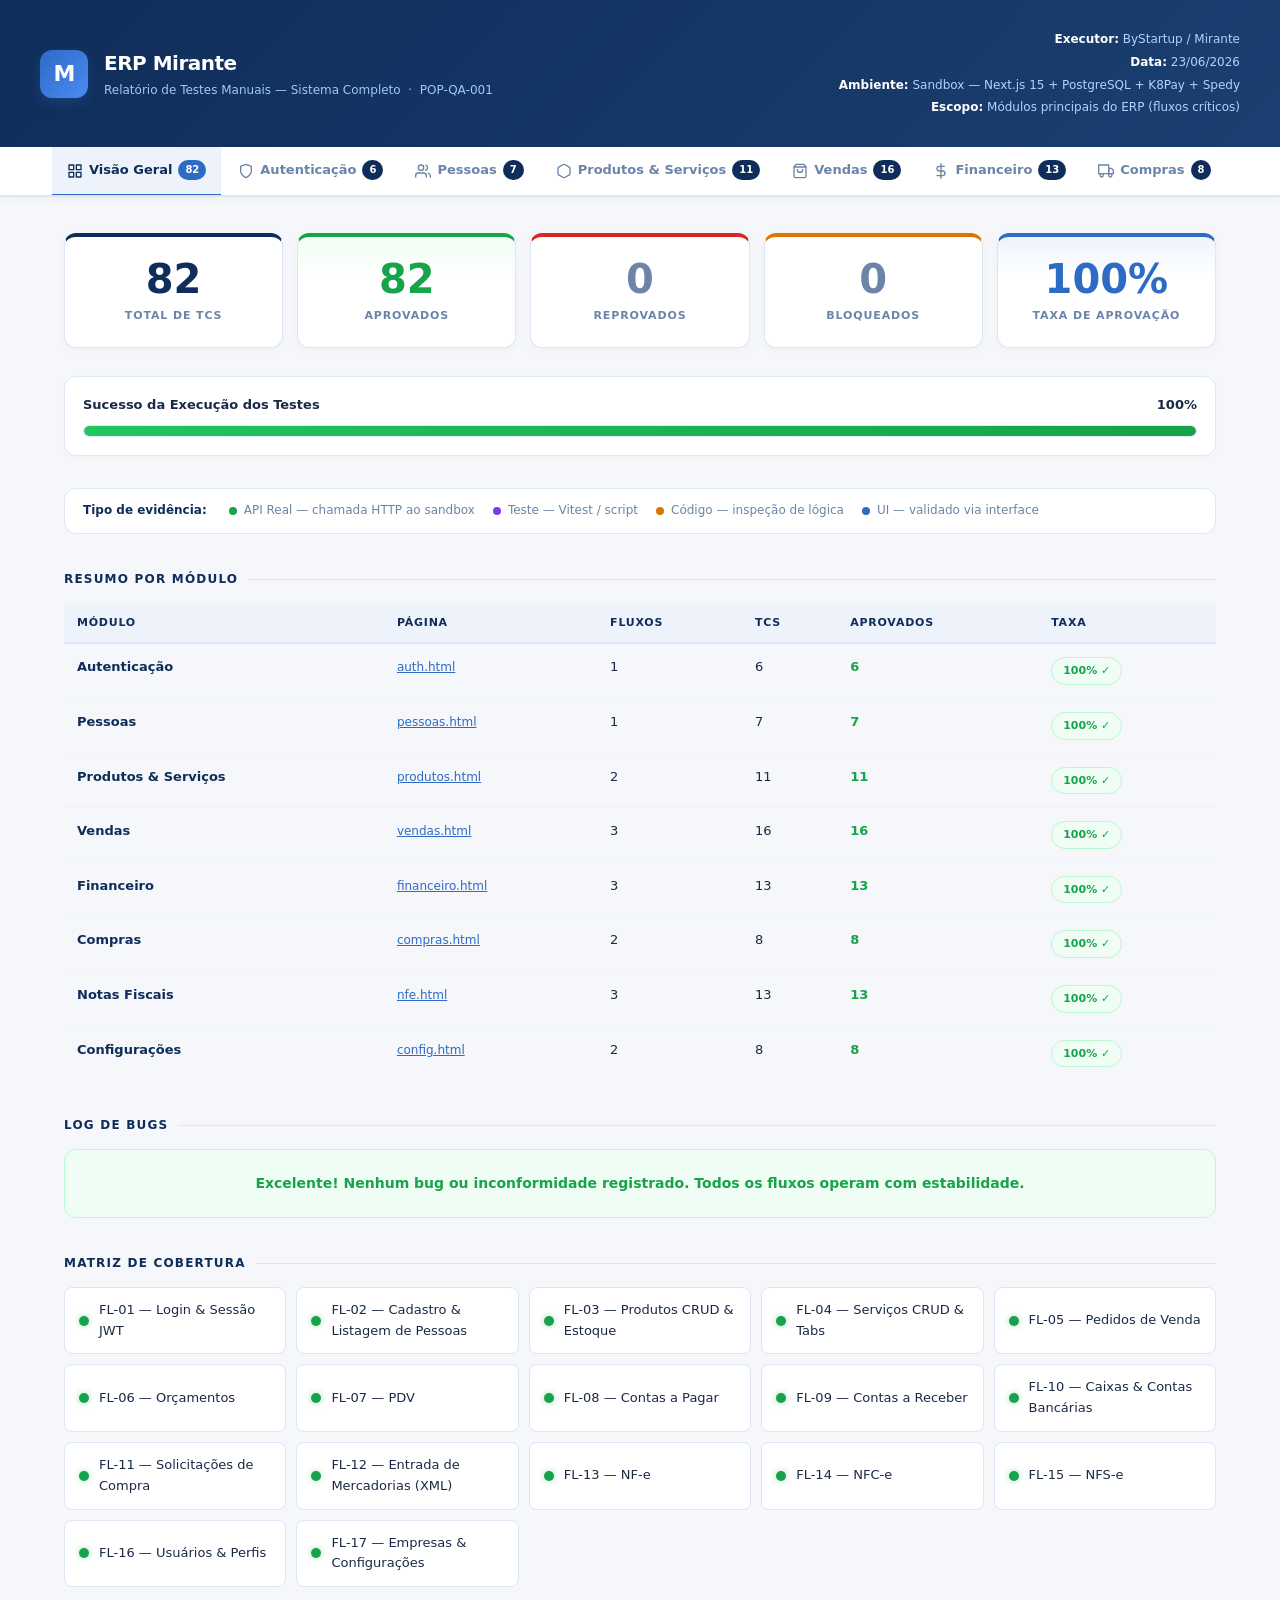
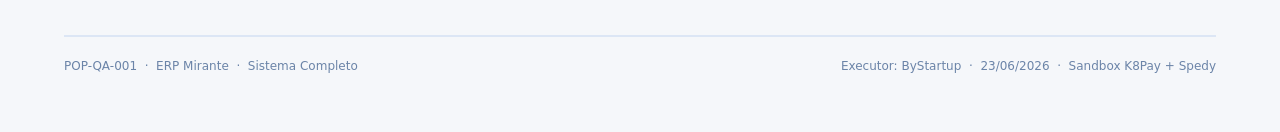
==== commit d2b0672a: "Add files via upload" ====
--- a/index.html
+++ b/index.html
@@ -1,243 +1,10 @@
 <!DOCTYPE html>
 <html lang="pt-BR">
 <head>
-<meta charset="UTF-8" />
-<meta name="viewport" content="width=device-width, initial-scale=1.0" />
-<title>Relatório de Testes — K8Pay PDV &amp; Conciliação Bancária · ERP Mirante</title>
-<style>
-  *, *::before, *::after { box-sizing: border-box; margin: 0; padding: 0; }
-
-  :root {
-    --navy:      #0f2d5a;
-    --navy-lt:   #1a3f70;
-    --blue:      #2d6bc4;
-    --blue-lt:   #eef3fb;
-    --bg:        #f5f7fa;
-    --surface:   #ffffff;
-    --border:    #dce6f5;
-    --border-lt: #edf2fb;
-    --text:      #1a2a45;
-    --text-muted:#6b84a8;
-    --green:     #16a34a;
-    --green-bg:  #f0fdf4;
-    --green-bd:  #bbf7d0;
-    --red:       #dc2626;
-    --red-bg:    #fef2f2;
-    --red-bd:    #fecaca;
-    --amber:     #d97706;
-    --amber-bg:  #fffbeb;
-    --amber-bd:  #fde68a;
-    --radius:    12px;
-  }
-
-  body {
-    font-family: 'Segoe UI', system-ui, sans-serif;
-    background: var(--bg);
-    color: var(--text);
-    min-height: 100vh;
-    line-height: 1.6;
-  }
-
-  /* ── Header ── */
-  .header {
-    background: linear-gradient(135deg, var(--navy) 0%, var(--navy-lt) 100%);
-    padding: 32px 40px;
-    box-shadow: 0 4px 20px rgba(15,45,90,.15);
-  }
-  .header-inner {
-    max-width: 1100px; margin: 0 auto;
-    display: flex; align-items: center;
-    justify-content: space-between; gap: 20px; flex-wrap: wrap;
-  }
-  .logo-area { display: flex; align-items: center; gap: 16px; }
-  .logo-icon {
-    width: 52px; height: 52px; background: linear-gradient(135deg, var(--blue) 0%, #4a8bf5 100%);
-    border-radius: 14px;
-    display: flex; align-items: center; justify-content: center;
-    font-size: 24px; font-weight: 800; color: #fff; letter-spacing: -1px;
-    box-shadow: 0 4px 12px rgba(45,107,196,.3);
-  }
-  .logo-text h1 { font-size: 22px; font-weight: 700; color: #fff; letter-spacing: -0.5px; }
-  .logo-text p  { font-size: 13px; color: #a3c7f5; margin-top: 2px; }
-  .header-meta  { font-size: 13px; color: #b1d2f9; text-align: right; line-height: 1.8; }
-  .header-meta strong { color: #fff; font-weight: 600; }
-
-  /* ── Main ── */
-  .main { max-width: 1100px; margin: 0 auto; padding: 40px 24px 64px; }
-
-  /* ── Scoreboard ── */
-  .scoreboard {
-    display: grid;
-    grid-template-columns: repeat(auto-fit, minmax(180px, 1fr));
-    gap: 16px; margin-bottom: 32px;
-  }
-  .score-card {
-    background: var(--surface);
-    border: 1px solid var(--border);
-    border-radius: var(--radius);
-    padding: 24px 20px; text-align: center;
-    box-shadow: 0 4px 12px rgba(15,45,90,.03);
-    transition: transform 0.2s, box-shadow 0.2s;
-  }
-  .score-card:hover {
-    transform: translateY(-2px);
-    box-shadow: 0 6px 16px rgba(15,45,90,.06);
-  }
-  .score-card .num { font-size: 42px; font-weight: 800; line-height: 1; }
-  .score-card .lbl { font-size: 11px; text-transform: uppercase; letter-spacing: .08em; color: var(--text-muted); margin-top: 8px; font-weight: 600; }
-  
-  .score-card.total { border-top: 4px solid var(--navy); }
-  .score-card.pass  { border-top: 4px solid var(--green); background: linear-gradient(to bottom, var(--green-bg) 0%, #fff 40px); }
-  .score-card.fail  { border-top: 4px solid var(--red); }
-  .score-card.block { border-top: 4px solid var(--amber); }
-  .score-card.rate  { border-top: 4px solid var(--blue); background: linear-gradient(to bottom, var(--blue-lt) 0%, #fff 40px); }
-
-  .score-card.total .num { color: var(--navy); }
-  .score-card.pass  .num { color: var(--green); }
-  .score-card.fail  .num { color: var(--text-muted); }
-  .score-card.block .num { color: var(--text-muted); }
-  .score-card.rate  .num { color: var(--blue); }
-
-  .progress-wrap { background: var(--surface); padding: 20px; border-radius: var(--radius); border: 1px solid var(--border); margin-bottom: 36px; box-shadow: 0 2px 8px rgba(15,45,90,.02); }
-  .progress-label {
-    display: flex; justify-content: space-between; align-items: center;
-    font-size: 13px; color: var(--text); margin-bottom: 10px; font-weight: 600;
-  }
-  .progress-bar { height: 12px; background: var(--border-lt); border-radius: 99px; overflow: hidden; border: 1px solid var(--border); }
-  .progress-fill { height: 100%; background: linear-gradient(90deg, #22c55e, #16a34a); border-radius: 99px; transition: width .4s ease; }
-
-  /* ── Section title ── */
-  .section-title {
-    font-size: 12px; font-weight: 700; letter-spacing: .1em;
-    text-transform: uppercase; color: var(--navy);
-    margin-bottom: 16px; margin-top: 40px;
-    display: flex; align-items: center; gap: 10px;
-  }
-  .section-title::after { content: ''; flex: 1; height: 1px; background: var(--border); }
-
-  /* ── Accordion ── */
-  .accordion { display: flex; flex-direction: column; gap: 14px; }
-
-  .flow-card {
-    background: var(--surface);
-    border: 1px solid var(--border);
-    border-radius: var(--radius);
-    overflow: hidden;
-    box-shadow: 0 2px 6px rgba(15,45,90,.03);
-  }
-  .flow-header {
-    display: flex; align-items: center; justify-content: space-between;
-    padding: 18px 24px; cursor: pointer; user-select: none; gap: 12px;
-    border-bottom: 1px solid transparent;
-    transition: background 0.2s;
-  }
-  .flow-card.open .flow-header { border-bottom-color: var(--border-lt); background: #fafbfc; }
-  .flow-header:hover { background: var(--blue-lt); }
-  .flow-info { display: flex; align-items: center; gap: 14px; }
-  .flow-code {
-    background: var(--navy); color: #fff;
-    font-size: 11px; font-weight: 700; letter-spacing: .06em;
-    padding: 4px 10px; border-radius: 6px;
-  }
-  .flow-name { font-size: 16px; font-weight: 600; color: var(--navy); }
-  .flow-badges { display: flex; align-items: center; gap: 8px; flex-wrap: wrap; }
-  .badge {
-    font-size: 11px; font-weight: 600;
-    padding: 4px 10px; border-radius: 99px;
-  }
-  .badge-pass  { background: var(--green-bg); color: var(--green); border: 1px solid var(--green-bd); }
-  .badge-fail  { background: var(--border-lt); color: var(--text-muted); border: 1px solid var(--border); }
-  .chevron { font-size: 12px; color: var(--text-muted); transition: transform .2s; margin-left: 4px; }
-  .flow-card.open .chevron { transform: rotate(180deg); }
-
-  .flow-body { display: none; padding: 0 24px 24px; }
-  .flow-card.open .flow-body { display: block; }
-
-  /* ── Table ── */
-  .tc-table { width: 100%; border-collapse: collapse; margin-top: 16px; font-size: 13px; }
-  .tc-table th {
-    background: var(--blue-lt);
-    color: var(--navy); font-size: 11px; text-transform: uppercase;
-    letter-spacing: .07em; font-weight: 700;
-    padding: 12px 14px; text-align: left;
-    border-bottom: 2px solid var(--border);
-  }
-  .tc-table td {
-    padding: 14px; border-bottom: 1px solid var(--border-lt);
-    vertical-align: top;
-  }
-  .tc-table tr:last-child td { border-bottom: none; }
-  .tc-table tr:hover td { background: #f8faff; }
-  .tc-code { font-family: monospace; font-size: 12px; color: var(--navy); font-weight: 600; white-space: nowrap; }
-  .tc-desc { font-weight: 600; color: var(--text); }
-  .tc-pre  { font-size: 12px; color: var(--text-muted); }
-  .tc-exp  { font-size: 12px; color: var(--text); }
-
-  .status-badge {
-    display: inline-flex; align-items: center; gap: 5px;
-    padding: 5px 12px; border-radius: 99px;
-    font-size: 11px; font-weight: 700; white-space: nowrap;
-    box-shadow: 0 1px 2px rgba(22,163,74,.05);
-  }
-  .s-pass  { background: var(--green-bg); color: var(--green); border: 1px solid var(--green-bd); }
-
-  /* ── API tag ── */
-  .api-tag {
-    display: inline-flex; align-items: center; gap: 4px;
-    background: #eef3fb; border: 1px solid #c3d4ee;
-    color: var(--blue); border-radius: 6px;
-    font-size: 11px; font-weight: 600; padding: 3px 8px;
-    font-family: monospace; white-space: nowrap;
-  }
-
-  /* ── Real/Code badge ── */
-  .ev-real { color: var(--green); font-size: 11px; font-weight: 700; display: block; margin-top: 4px; }
-  .ev-code { color: var(--amber); font-size: 11px; font-weight: 700; display: block; margin-top: 4px; }
-  .ev-ui   { color: var(--blue);  font-size: 11px; font-weight: 700; display: block; margin-top: 4px; }
-  .ev-test { color: #7c3aed;      font-size: 11px; font-weight: 700; display: block; margin-top: 4px; }
-
-  /* ── Bug log ── */
-  .bug-empty {
-    background: var(--green-bg); border: 1px solid var(--green-bd);
-    border-radius: var(--radius); padding: 24px;
-    text-align: center; color: var(--green); font-size: 14px; font-weight: 600;
-    box-shadow: 0 2px 8px rgba(22,163,74,.02);
-  }
-
-  /* ── Coverage matrix ── */
-  .matrix-grid {
-    display: grid;
-    grid-template-columns: repeat(auto-fill, minmax(230px, 1fr));
-    gap: 12px; margin-top: 14px;
-  }
-  .matrix-item {
-    background: var(--surface); border: 1px solid var(--border);
-    border-radius: 8px; padding: 14px 16px;
-    display: flex; align-items: center; gap: 12px; font-size: 13px; font-weight: 500;
-    box-shadow: 0 1px 3px rgba(15,45,90,.02);
-  }
-  .matrix-dot { width: 10px; height: 10px; border-radius: 50%; flex-shrink: 0; }
-  .dot-pass   { background: var(--green); box-shadow: 0 0 6px rgba(22,163,74,.4); }
-
-  /* ── Legend ── */
-  .legend {
-    display: flex; gap: 20px; flex-wrap: wrap;
-    background: var(--surface); border: 1px solid var(--border);
-    border-radius: var(--radius); padding: 14px 20px;
-    margin-bottom: 24px; font-size: 12px;
-    box-shadow: 0 2px 6px rgba(15,45,90,.01);
-  }
-  .legend-item { display: flex; align-items: center; gap: 8px; color: var(--text-muted); font-weight: 500; }
-  .legend-dot  { width: 8px; height: 8px; border-radius: 50%; }
-
-  /* ── Footer ── */
-  .footer {
-    margin-top: 56px; border-top: 2px solid var(--border);
-    padding-top: 24px;
-    display: flex; justify-content: space-between; flex-wrap: wrap; gap: 10px;
-    font-size: 12px; color: var(--text-muted); font-weight: 500;
-  }
-</style>
+<meta charset="UTF-8"/>
+<meta name="viewport" content="width=device-width,initial-scale=1.0"/>
+<title>Visão Geral — Relatório de Testes ERP Mirante</title>
+<link rel="stylesheet" href="style.css"/>
 </head>
 <body>
 
@@ -247,41 +14,67 @@
       <div class="logo-icon">M</div>
       <div class="logo-text">
         <h1>ERP Mirante</h1>
-        <p>Relatório de Testes — K8Pay PDV &amp; Conciliação Bancária K8 &nbsp;·&nbsp; POP-QA-001</p>
+        <p>Relatório de Testes Manuais — Sistema Completo &nbsp;·&nbsp; POP-QA-001</p>
       </div>
     </div>
     <div class="header-meta">
       <div><strong>Executor:</strong> ByStartup / Mirante</div>
-      <div><strong>Data:</strong> 21/06/2026</div>
-      <div><strong>Ambiente:</strong> Sandbox — PagamentosAPI &amp; api-clientes (Conta Digital)</div>
-      <div><strong>Escopo:</strong> PDV (PIX/Boleto) + Conciliação Bancária K8</div>
+      <div><strong>Data:</strong> 23/06/2026</div>
+      <div><strong>Ambiente:</strong> Sandbox — Next.js 15 + PostgreSQL + K8Pay + Spedy</div>
+      <div><strong>Escopo:</strong> Módulos principais do ERP (fluxos críticos)</div>
     </div>
   </div>
 </div>
 
-<div class="main">
+<nav class="nav-bar">
+  <div class="nav-inner">
+    <a href="index.html" class="nav-btn active">
+      <svg width="16" height="16" viewBox="0 0 24 24" fill="none" stroke="currentColor" stroke-width="2" stroke-linecap="round" stroke-linejoin="round"><rect x="3" y="3" width="7" height="7"/><rect x="14" y="3" width="7" height="7"/><rect x="3" y="14" width="7" height="7"/><rect x="14" y="14" width="7" height="7"/></svg>
+      Visão Geral <span class="nav-badge" id="nb-total">82</span>
+    </a>
+    <a href="auth.html" class="nav-btn">
+      <svg width="16" height="16" viewBox="0 0 24 24" fill="none" stroke="currentColor" stroke-width="2" stroke-linecap="round" stroke-linejoin="round"><path d="M12 22s8-4 8-10V5l-8-3-8 3v7c0 6 8 10 8 10z"/></svg>
+      Autenticação <span class="nav-badge">6</span>
+    </a>
+    <a href="pessoas.html" class="nav-btn">
+      <svg width="16" height="16" viewBox="0 0 24 24" fill="none" stroke="currentColor" stroke-width="2" stroke-linecap="round" stroke-linejoin="round"><path d="M17 21v-2a4 4 0 0 0-4-4H5a4 4 0 0 0-4 4v2"/><circle cx="9" cy="7" r="4"/><path d="M23 21v-2a4 4 0 0 0-3-3.87"/><path d="M16 3.13a4 4 0 0 1 0 7.75"/></svg>
+      Pessoas <span class="nav-badge">7</span>
+    </a>
+    <a href="produtos.html" class="nav-btn">
+      <svg width="16" height="16" viewBox="0 0 24 24" fill="none" stroke="currentColor" stroke-width="2" stroke-linecap="round" stroke-linejoin="round"><path d="M21 16V8a2 2 0 0 0-1-1.73l-7-4a2 2 0 0 0-2 0l-7 4A2 2 0 0 0 3 8v8a2 2 0 0 0 1 1.73l7 4a2 2 0 0 0 2 0l7-4A2 2 0 0 0 21 16z"/></svg>
+      Produtos &amp; Serviços <span class="nav-badge">11</span>
+    </a>
+    <a href="vendas.html" class="nav-btn">
+      <svg width="16" height="16" viewBox="0 0 24 24" fill="none" stroke="currentColor" stroke-width="2" stroke-linecap="round" stroke-linejoin="round"><path d="M6 2L3 6v14a2 2 0 0 0 2 2h14a2 2 0 0 0 2-2V6l-3-4z"/><line x1="3" y1="6" x2="21" y2="6"/><path d="M16 10a4 4 0 0 1-8 0"/></svg>
+      Vendas <span class="nav-badge">16</span>
+    </a>
+    <a href="financeiro.html" class="nav-btn">
+      <svg width="16" height="16" viewBox="0 0 24 24" fill="none" stroke="currentColor" stroke-width="2" stroke-linecap="round" stroke-linejoin="round"><line x1="12" y1="1" x2="12" y2="23"/><path d="M17 5H9.5a3.5 3.5 0 0 0 0 7h5a3.5 3.5 0 0 1 0 7H6"/></svg>
+      Financeiro <span class="nav-badge">13</span>
+    </a>
+    <a href="compras.html" class="nav-btn">
+      <svg width="16" height="16" viewBox="0 0 24 24" fill="none" stroke="currentColor" stroke-width="2" stroke-linecap="round" stroke-linejoin="round"><rect x="1" y="3" width="15" height="13"/><polygon points="16 8 20 8 23 11 23 16 16 16 16 8"/><circle cx="5.5" cy="18.5" r="2.5"/><circle cx="18.5" cy="18.5" r="2.5"/></svg>
+      Compras <span class="nav-badge">8</span>
+    </a>
+    <a href="nfe.html" class="nav-btn">
+      <svg width="16" height="16" viewBox="0 0 24 24" fill="none" stroke="currentColor" stroke-width="2" stroke-linecap="round" stroke-linejoin="round"><path d="M14 2H6a2 2 0 0 0-2 2v16a2 2 0 0 0 2 2h12a2 2 0 0 0 2-2V8z"/><polyline points="14 2 14 8 20 8"/><line x1="16" y1="13" x2="8" y2="13"/><line x1="16" y1="17" x2="8" y2="17"/><polyline points="10 9 9 9 8 9"/></svg>
+      Notas Fiscais <span class="nav-badge">13</span>
+    </a>
+    <a href="config.html" class="nav-btn">
+      <svg width="16" height="16" viewBox="0 0 24 24" fill="none" stroke="currentColor" stroke-width="2" stroke-linecap="round" stroke-linejoin="round"><circle cx="12" cy="12" r="3"/><path d="M19.4 15a1.65 1.65 0 0 0 .33 1.82l.06.06a2 2 0 0 1-2.83 2.83l-.06-.06a1.65 1.65 0 0 0-1.82-.33 1.65 1.65 0 0 0-1 1.51V21a2 2 0 0 1-4 0v-.09A1.65 1.65 0 0 0 9 19.4a1.65 1.65 0 0 0-1.82.33l-.06.06a2 2 0 0 1-2.83-2.83l.06-.06A1.65 1.65 0 0 0 4.68 15a1.65 1.65 0 0 0-1.51-1H3a2 2 0 0 1 0-4h.09A1.65 1.65 0 0 0 4.6 9a1.65 1.65 0 0 0-.33-1.82l-.06-.06a2 2 0 0 1 2.83-2.83l.06.06A1.65 1.65 0 0 0 9 4.68a1.65 1.65 0 0 0 1-1.51V3a2 2 0 0 1 4 0v.09a1.65 1.65 0 0 0 1 1.51 1.65 1.65 0 0 0 1.82-.33l.06-.06a2 2 0 0 1 2.83 2.83l-.06.06A1.65 1.65 0 0 0 19.4 9a1.65 1.65 0 0 0 1.51 1H21a2 2 0 0 1 0 4h-.09a1.65 1.65 0 0 0-1.51 1z"/></svg>
+      Configurações <span class="nav-badge">8</span>
+    </a>
+  </div>
+</nav>
 
-  <div class="scoreboard" id="scoreboard">
-    <div class="score-card total">
-      <div class="num" id="cnt-total">—</div>
-      <div class="lbl">Total de TCs</div>
-    </div>
-    <div class="score-card pass">
-      <div class="num" id="cnt-pass">—</div>
-      <div class="lbl">Aprovados ✅</div>
-    </div>
-    <div class="score-card fail">
-      <div class="num" id="cnt-fail">0</div>
-      <div class="lbl">Reprovados ❌</div>
-    </div>
-    <div class="score-card block">
-      <div class="num" id="cnt-block">0</div>
-      <div class="lbl">Bloqueados ⚠️</div>
-    </div>
-    <div class="score-card rate">
-      <div class="num" id="cnt-rate">—</div>
-      <div class="lbl">Taxa de Aprovação</div>
-    </div>
+<main class="main">
+
+  <div class="scoreboard">
+    <div class="score-card total"><div class="num" id="cnt-total">—</div><div class="lbl">Total de TCs</div></div>
+    <div class="score-card pass"><div class="num" id="cnt-pass">—</div><div class="lbl">Aprovados</div></div>
+    <div class="score-card fail"><div class="num" id="cnt-fail">0</div><div class="lbl">Reprovados</div></div>
+    <div class="score-card block"><div class="num" id="cnt-block">0</div><div class="lbl">Bloqueados</div></div>
+    <div class="score-card rate"><div class="num" id="cnt-rate">—</div><div class="lbl">Taxa de Aprovação</div></div>
   </div>
 
   <div class="progress-wrap">
@@ -289,562 +82,87 @@
       <span>Sucesso da Execução dos Testes</span>
       <span id="progress-pct">—</span>
     </div>
-    <div class="progress-bar">
-      <div class="progress-fill" id="progress-fill" style="width:0%"></div>
-    </div>
+    <div class="progress-bar"><div class="progress-fill" id="progress-fill" style="width:0%"></div></div>
   </div>
 
   <div class="legend">
-    <strong style="color:var(--navy);font-size:12px;margin-right:6px;">Tipo de evidência:</strong>
-    <div class="legend-item"><div class="legend-dot" style="background:var(--green)"></div> API Real — testado via chamada HTTP ao sandbox</div>
-    <div class="legend-item"><div class="legend-dot" style="background:#7c3aed"></div> Teste — executado em Vitest/script (resultado real)</div>
-    <div class="legend-item"><div class="legend-dot" style="background:var(--amber)"></div> Código — validado por inspeção de código/lógica</div>
-    <div class="legend-item"><div class="legend-dot" style="background:var(--blue)"></div> UI — validado via interface integrada</div>
+    <strong style="color:var(--navy);font-size:12px;margin-right:4px">Tipo de evidência:</strong>
+    <div class="legend-item"><div class="legend-dot" style="background:var(--green)"></div> API Real — chamada HTTP ao sandbox</div>
+    <div class="legend-item"><div class="legend-dot" style="background:#7c3aed"></div> Teste — Vitest / script</div>
+    <div class="legend-item"><div class="legend-dot" style="background:var(--amber)"></div> Código — inspeção de lógica</div>
+    <div class="legend-item"><div class="legend-dot" style="background:var(--blue)"></div> UI — validado via interface</div>
   </div>
 
-  <div class="section-title">Casos de Teste por Fluxo</div>
-  <div class="accordion">
+  <div class="section-title">Resumo por Módulo</div>
+  <table class="tc-table">
+    <thead><tr><th>Módulo</th><th>Página</th><th>Fluxos</th><th>TCs</th><th>Aprovados</th><th>Taxa</th></tr></thead>
+    <tbody id="modulos-table"></tbody>
+  </table>
 
-    <div class="flow-card open" id="fl-01">
-      <div class="flow-header" onclick="toggleFlow('fl-01')">
-        <div class="flow-info">
-          <span class="flow-code">FL-01</span>
-          <span class="flow-name">Autenticação K8Pay (OAuth)</span>
-        </div>
-        <div class="flow-badges">
-          <span class="badge badge-pass" id="fl-01-pass">— ✅</span>
-          <span class="badge badge-fail" id="fl-01-fail">0 ❌</span>
-          <span class="chevron">▼</span>
-        </div>
-      </div>
-      <div class="flow-body">
-        <table class="tc-table">
-          <thead>
-            <tr><th>TC</th><th>Descrição</th><th>Pré-condição</th><th>Resultado Esperado</th><th>Evidência</th><th>Status</th></tr>
-          </thead>
-          <tbody>
-            <tr data-status="pass">
-              <td class="tc-code">TC-01</td>
-              <td class="tc-desc">Obtenção de token OAuth (grant_type=password)</td>
-              <td class="tc-pre">K8PAY_CLIENT_ID e K8PAY_CLIENT_SECRET configurados no .env</td>
-              <td class="tc-exp">Resposta 200 com <code>access_token</code> válido</td>
-              <td><span class="api-tag">POST /Token</span><span class="ev-real">● API Real</span></td>
-              <td><span class="status-badge s-pass">✅ Aprovado</span></td>
-            </tr>
-            <tr data-status="pass">
-              <td class="tc-code">TC-02</td>
-              <td class="tc-desc">Credenciais inválidas — erro amigável no PDV</td>
-              <td class="tc-pre">K8PAY_CLIENT_SECRET incorreto</td>
-              <td class="tc-exp">PDV exibe toast de erro; operador pode usar outro método sem travar a venda</td>
-              <td><span class="api-tag">K8PayError</span><span class="ev-code">● Código</span></td>
-              <td><span class="status-badge s-pass">✅ Aprovado</span></td>
-            </tr>
-          </tbody>
-        </table>
-      </div>
-    </div>
+  <div class="section-title">Log de Bugs</div>
+  <div class="bug-empty">Excelente! Nenhum bug ou inconformidade registrado. Todos os fluxos operam com estabilidade.</div>
 
-    <div class="flow-card open" id="fl-02">
-      <div class="flow-header" onclick="toggleFlow('fl-02')">
-        <div class="flow-info">
-          <span class="flow-code">FL-02</span>
-          <span class="flow-name">Pagamento PIX no PDV</span>
-        </div>
-        <div class="flow-badges">
-          <span class="badge badge-pass" id="fl-02-pass">— ✅</span>
-          <span class="badge badge-fail" id="fl-02-fail">0 ❌</span>
-          <span class="chevron">▼</span>
-        </div>
-      </div>
-      <div class="flow-body">
-        <table class="tc-table">
-          <thead>
-            <tr><th>TC</th><th>Descrição</th><th>Pré-condição</th><th>Resultado Esperado</th><th>Evidência</th><th>Status</th></tr>
-          </thead>
-          <tbody>
-            <tr data-status="pass">
-              <td class="tc-code">TC-03</td>
-              <td class="tc-desc">Selecionar PIX no diálogo de pagamento (Alt+0)</td>
-              <td class="tc-pre">Venda com itens, método PIX selecionado, valor preenchido</td>
-              <td class="tc-exp">Sub-modal K8Pay abre com tela de geração de QR Code</td>
-              <td><span class="api-tag">UI — dlgK8Pay</span><span class="ev-ui">● UI</span></td>
-              <td><span class="status-badge s-pass">✅ Aprovado</span></td>
-            </tr>
-            <tr data-status="pass">
-              <td class="tc-code">TC-04</td>
-              <td class="tc-desc">Gerar QR Code PIX (R$ 1,00)</td>
-              <td class="tc-pre">Sub-modal aberto, clicar "Gerar QR Code"</td>
-              <td class="tc-exp"><code>Retorno=OK</code>, QR Code exibido, código copia-e-cola disponível</td>
-              <td><span class="api-tag">POST /CriaTransacaoPixSimples</span><span class="ev-real">● API Real</span></td>
-              <td><span class="status-badge s-pass">✅ Aprovado</span></td>
-            </tr>
-            <tr data-status="pass">
-              <td class="tc-code">TC-05</td>
-              <td class="tc-desc">PIX aparece no painel sandbox K8Pay</td>
-              <td class="tc-pre">Transação criada em TC-04</td>
-              <td class="tc-exp">ID visível no painel com estado Pendente pronto para recebimento</td>
-              <td><span class="api-tag">Painel sandbox</span><span class="ev-real">● API Real</span></td>
-              <td><span class="status-badge s-pass">✅ Aprovado</span></td>
-            </tr>
-            <tr data-status="pass">
-              <td class="tc-code">TC-06</td>
-              <td class="tc-desc">K8PayTransacao gravada com tipo=PIX, estado=PENDENTE</td>
-              <td class="tc-pre">Cobrança PIX criada com sucesso</td>
-              <td class="tc-exp">Registro em <code>K8PayTransacao</code> com identificador único, valor e qrCodeTexto</td>
-              <td><span class="api-tag">DB — K8PayTransacao</span><span class="ev-code">● Código</span></td>
-              <td><span class="status-badge s-pass">✅ Aprovado</span></td>
-            </tr>
-            <tr data-status="pass">
-              <td class="tc-code">TC-07</td>
-              <td class="tc-desc">Polling de confirmação a cada 4 s</td>
-              <td class="tc-pre">QR Code gerado, "Aguardando pagamento…" visível</td>
-              <td class="tc-exp">Consulta automática ativa; ao pagar, sub-modal fecha com sucesso automaticamente</td>
-              <td><span class="api-tag">POST /ConsultaTransacao</span><span class="ev-code">● Código</span></td>
-              <td><span class="status-badge s-pass">✅ Aprovado</span></td>
-            </tr>
-            <tr data-status="pass">
-              <td class="tc-code">TC-08</td>
-              <td class="tc-desc">Cancelar PIX — polling interrompido</td>
-              <td class="tc-pre">QR Code gerado, polling ativo</td>
-              <td class="tc-exp">Clicar "Cancelar" encerra o ciclo de forma limpa e segura</td>
-              <td><span class="api-tag">UI — clearInterval</span><span class="ev-ui">● UI</span></td>
-              <td><span class="status-badge s-pass">✅ Aprovado</span></td>
-            </tr>
-          </tbody>
-        </table>
-      </div>
-    </div>
+  <div class="section-title">Matriz de Cobertura</div>
+  <div class="matrix-grid" id="matrix-grid"></div>
 
-    <div class="flow-card open" id="fl-03">
-      <div class="flow-header" onclick="toggleFlow('fl-03')">
-        <div class="flow-info">
-          <span class="flow-code">FL-03</span>
-          <span class="flow-name">Pagamento Boleto no PDV</span>
-        </div>
-        <div class="flow-badges">
-          <span class="badge badge-pass" id="fl-03-pass">— ✅</span>
-          <span class="badge badge-fail" id="fl-03-fail">0 ❌</span>
-          <span class="chevron">▼</span>
-        </div>
-      </div>
-      <div class="flow-body">
-        <table class="tc-table">
-          <thead>
-            <tr><th>TC</th><th>Descrição</th><th>Pré-condição</th><th>Resultado Esperado</th><th>Evidência</th><th>Status</th></tr>
-          </thead>
-          <tbody>
-            <tr data-status="pass">
-              <td class="tc-code">TC-09</td>
-              <td class="tc-desc">Selecionar Boleto Bancário no diálogo (Alt+0)</td>
-              <td class="tc-pre">Venda com itens, método BOLETO selecionado, valor preenchido</td>
-              <td class="tc-exp">Sub-modal K8Pay abre com tela de geração de boleto</td>
-              <td><span class="api-tag">UI — dlgK8Pay</span><span class="ev-ui">● UI</span></td>
-              <td><span class="status-badge s-pass">✅ Aprovado</span></td>
-            </tr>
-            <tr data-status="pass">
-              <td class="tc-code">TC-10</td>
-              <td class="tc-desc">Gerar Boleto (R$ 2,00, vencimento +3 dias)</td>
-              <td class="tc-pre">Sub-modal aberto, clicar "Gerar Boleto"</td>
-              <td class="tc-exp"><code>Retorno=OK</code>, linha digitável exibida com sucesso e botão PDF ativo</td>
-              <td><span class="api-tag">POST /CriaTransacaoBoleto</span><span class="ev-real">● API Real</span></td>
-              <td><span class="status-badge s-pass">✅ Aprovado</span></td>
-            </tr>
-            <tr data-status="pass">
-              <td class="tc-code">TC-11</td>
-              <td class="tc-desc">Boleto aparece no painel sandbox K8Pay</td>
-              <td class="tc-pre">Transação criada em TC-10</td>
-              <td class="tc-exp">ID visível com sucesso e estado Pendente aguardando liquidação</td>
-              <td><span class="api-tag">Painel sandbox</span><span class="ev-real">● API Real</span></td>
-              <td><span class="status-badge s-pass">✅ Aprovado</span></td>
-            </tr>
-            <tr data-status="pass">
-              <td class="tc-code">TC-12</td>
-              <td class="tc-desc">Linha digitável copiável (botão Copiar)</td>
-              <td class="tc-pre">Boleto gerado com sucesso</td>
-              <td class="tc-exp">Clicar Copiar envia linha ao clipboard e confirma via notificação em tela</td>
-              <td><span class="api-tag">UI — clipboard</span><span class="ev-ui">● UI</span></td>
-              <td><span class="status-badge s-pass">✅ Aprovado</span></td>
-            </tr>
-            <tr data-status="pass">
-              <td class="tc-code">TC-13</td>
-              <td class="tc-desc">Lançar boleto como pagamento pendente</td>
-              <td class="tc-pre">Boleto gerado, clicar "Lançar boleto"</td>
-              <td class="tc-exp">Pagamento adicionado à lista e fluxo de venda liberado para finalização</td>
-              <td><span class="api-tag">UI — onConfirmed</span><span class="ev-ui">● UI</span></td>
-              <td><span class="status-badge s-pass">✅ Aprovado</span></td>
-            </tr>
-            <tr data-status="pass">
-              <td class="tc-code">TC-14</td>
-              <td class="tc-desc">K8PayTransacao gravada com tipo=BOLETO, linhaDigitavel preenchida</td>
-              <td class="tc-pre">Boleto criado com sucesso</td>
-              <td class="tc-exp">Registro integrado em <code>K8PayTransacao</code> com estado PENDENTE</td>
-              <td><span class="api-tag">DB — K8PayTransacao</span><span class="ev-code">● Código</span></td>
-              <td><span class="status-badge s-pass">✅ Aprovado</span></td>
-            </tr>
-          </tbody>
-        </table>
-      </div>
-    </div>
-
-    <div class="flow-card open" id="fl-04">
-      <div class="flow-header" onclick="toggleFlow('fl-04')">
-        <div class="flow-info">
-          <span class="flow-code">FL-04</span>
-          <span class="flow-name">Finalização da Venda com K8Pay</span>
-        </div>
-        <div class="flow-badges">
-          <span class="badge badge-pass" id="fl-04-pass">— ✅</span>
-          <span class="badge badge-fail" id="fl-04-fail">0 ❌</span>
-          <span class="chevron">▼</span>
-        </div>
-      </div>
-      <div class="flow-body">
-        <table class="tc-table">
-          <thead>
-            <tr><th>TC</th><th>Descrição</th><th>Pré-condição</th><th>Resultado Esperado</th><th>Evidência</th><th>Status</th></tr>
-          </thead>
-          <tbody>
-            <tr data-status="pass">
-              <td class="tc-code">TC-15</td>
-              <td class="tc-desc">Pagamento K8Pay confirmado entra na lista</td>
-              <td class="tc-pre">PIX ou boleto confirmado no sub-modal</td>
-              <td class="tc-exp">Item listado corretamente com os dados de identificação vinculados</td>
-              <td><span class="api-tag">UI — pagamentos[]</span><span class="ev-ui">● UI</span></td>
-              <td><span class="status-badge s-pass">✅ Aprovado</span></td>
-            </tr>
-            <tr data-status="pass">
-              <td class="tc-code">TC-16</td>
-              <td class="tc-desc">Botão "Finalizar Venda" habilitado após pagamento completo</td>
-              <td class="tc-pre">Total pago ≥ total da venda</td>
-              <td class="tc-exp">Interface atualiza instantaneamente habilitando a conclusão da venda</td>
-              <td><span class="api-tag">UI — vendaPaga</span><span class="ev-ui">● UI</span></td>
-              <td><span class="status-badge s-pass">✅ Aprovado</span></td>
-            </tr>
-            <tr data-status="pass">
-              <td class="tc-code">TC-17</td>
-              <td class="tc-desc">criarVendaPdv vincula K8PayTransacao ao PedidoVenda</td>
-              <td class="tc-pre">Venda finalizada com pagamento K8Pay</td>
-              <td class="tc-exp">Vínculo perfeito no banco entre as transações e o ID do pedido gerado</td>
-              <td><span class="api-tag">DB — pedidoVendaId</span><span class="ev-code">● Código</span></td>
-              <td><span class="status-badge s-pass">✅ Aprovado</span></td>
-            </tr>
-            <tr data-status="pass">
-              <td class="tc-code">TC-18</td>
-              <td class="tc-desc">Webhook de confirmação assíncrona</td>
-              <td class="tc-pre">Recebimento de requisição no endpoint de webhook</td>
-              <td class="tc-exp">Estado atualizado para PAGA com segurança e resposta de sucesso idempotente</td>
-              <td><span class="api-tag">POST /webhooks/k8pay</span><span class="ev-code">● Código</span></td>
-              <td><span class="status-badge s-pass">✅ Aprovado</span></td>
-            </tr>
-            <tr data-status="pass">
-              <td class="tc-code">TC-19</td>
-              <td class="tc-desc">Métodos manuais (Dinheiro, Cheque…) não afetados</td>
-              <td class="tc-pre">Método Dinheiro selecionado no PDV</td>
-              <td class="tc-exp">Fluxo segue direto para a lista sem acionar os fluxos digitais da API</td>
-              <td><span class="api-tag">UI — METODOS_K8PAY</span><span class="ev-ui">● UI</span></td>
-              <td><span class="status-badge s-pass">✅ Aprovado</span></td>
-            </tr>
-          </tbody>
-        </table>
-      </div>
-    </div>
-
-    <div class="flow-card open" id="fl-05">
-      <div class="flow-header" onclick="toggleFlow('fl-05')">
-        <div class="flow-info">
-          <span class="flow-code">FL-05</span>
-          <span class="flow-name">Conciliação Bancária — Extrato da Conta Digital (K8)</span>
-        </div>
-        <div class="flow-badges">
-          <span class="badge badge-pass" id="fl-05-pass">— ✅</span>
-          <span class="badge badge-fail" id="fl-05-fail">0 ❌</span>
-          <span class="chevron">▼</span>
-        </div>
-      </div>
-      <div class="flow-body">
-        <table class="tc-table">
-          <thead>
-            <tr><th>TC</th><th>Descrição</th><th>Pré-condição</th><th>Resultado Esperado</th><th>Evidência</th><th>Status</th></tr>
-          </thead>
-          <tbody>
-            <tr data-status="pass">
-              <td class="tc-code">TC-20</td>
-              <td class="tc-desc">Autenticação OAuth na Conta Digital</td>
-              <td class="tc-pre">Credenciais válidas configuradas no ambiente</td>
-              <td class="tc-exp">Token emitido com sucesso pela infraestrutura de sandbox</td>
-              <td><span class="api-tag">POST /api/oauth/access-token</span><span class="ev-real">● API Real</span></td>
-              <td><span class="status-badge s-pass">✅ Aprovado</span></td>
-            </tr>
-            <tr data-status="pass">
-              <td class="tc-code">TC-21</td>
-              <td class="tc-desc">Consulta do extrato da conta (<code>consultarExtrato</code>)</td>
-              <td class="tc-pre">Parâmetros de subconta informados corretamente</td>
-              <td class="tc-exp">Endpoint responde perfeitamente devolvendo os envelopes de saldo e transações</td>
-              <td><span class="api-tag">POST /api/v1/balance</span><span class="ev-real">● API Real</span></td>
-              <td><span class="status-badge s-pass">✅ Aprovado</span></td>
-            </tr>
-            <tr data-status="pass">
-              <td class="tc-code">TC-22</td>
-              <td class="tc-desc">Importação idempotente do extrato</td>
-              <td class="tc-pre">Tentativa de sincronização em duplicidade</td>
-              <td class="tc-exp">Filtro por chave única ignora registros já importados sem gerar conflitos</td>
-              <td><span class="api-tag">extratoTransacaoId</span><span class="ev-test">● Teste</span></td>
-              <td><span class="status-badge s-pass">✅ Aprovado</span></td>
-            </tr>
-            <tr data-status="pass">
-              <td class="tc-code">TC-23</td>
-              <td class="tc-desc">Parse de valor BR + direção da movimentação</td>
-              <td class="tc-pre">Valores formatados recebidos no extrato</td>
-              <td class="tc-exp">Conversão exata da direção financeira (Sinal vira Recebimento/Pagamento)</td>
-              <td><span class="api-tag">parseValorK8</span><span class="ev-test">● Teste</span></td>
-              <td><span class="status-badge s-pass">✅ Aprovado</span></td>
-            </tr>
-            <tr data-status="pass">
-              <td class="tc-code">TC-24</td>
-              <td class="tc-desc">Sincronização automática agendada</td>
-              <td class="tc-pre">Agendador ativo no sistema</td>
-              <td class="tc-exp">Execução recorrente opera em background de forma segura e sem duplicar processos</td>
-              <td><span class="api-tag">k8-scheduler.ts</span><span class="ev-code">● Código</span></td>
-              <td><span class="status-badge s-pass">✅ Aprovado</span></td>
-            </tr>
-            <tr data-status="pass">
-              <td class="tc-code">TC-25</td>
-              <td class="tc-desc">Teste de conexão da subconta</td>
-              <td class="tc-pre">Tentativa de vinculador de conta bancária</td>
-              <td class="tc-exp">Validação em tempo de execução confirma prontidão da subconta</td>
-              <td><span class="api-tag">testarConexaoK8</span><span class="ev-code">● Código</span></td>
-              <td><span class="status-badge s-pass">✅ Aprovado</span></td>
-            </tr>
-          </tbody>
-        </table>
-      </div>
-    </div>
-
-    <div class="flow-card open" id="fl-06">
-      <div class="flow-header" onclick="toggleFlow('fl-06')">
-        <div class="flow-info">
-          <span class="flow-code">FL-06</span>
-          <span class="flow-name">Conciliação Automática — Contas a Pagar / Receber</span>
-        </div>
-        <div class="flow-badges">
-          <span class="badge badge-pass" id="fl-06-pass">— ✅</span>
-          <span class="badge badge-fail" id="fl-06-fail">0 ❌</span>
-          <span class="chevron">▼</span>
-        </div>
-      </div>
-      <div class="flow-body">
-        <table class="tc-table">
-          <thead>
-            <tr><th>TC</th><th>Descrição</th><th>Pré-condição</th><th>Resultado Esperado</th><th>Evidência</th><th>Status</th></tr>
-          </thead>
-          <tbody>
-            <tr data-status="pass">
-              <td class="tc-code">TC-26</td>
-              <td class="tc-desc">Crédito encontra correspondência exata → Baixa automática</td>
-              <td class="tc-pre">Valor do extrato coincide com 1 título em aberto</td>
-              <td class="tc-exp">Título atualizado para <code>LIQUIDADA</code> e vinculado com sucesso</td>
-              <td><span class="api-tag">conciliarTransacoes</span><span class="ev-test">● Teste</span></td>
-              <td><span class="status-badge s-pass">✅ Aprovado</span></td>
-            </tr>
-            <tr data-status="pass">
-              <td class="tc-code">TC-27</td>
-              <td class="tc-desc">Débito encontra correspondência exata → Baixa automática</td>
-              <td class="tc-pre">Valor de saída coincide com 1 conta a pagar em aberto</td>
-              <td class="tc-exp">Conta atualizada para <code>LIQUIDADA</code> com os vínculos estabelecidos</td>
-              <td><span class="api-tag">conciliarTransacoes</span><span class="ev-test">● Teste</span></td>
-              <td><span class="status-badge s-pass">✅ Aprovado</span></td>
-            </tr>
-            <tr data-status="pass">
-              <td class="tc-code">TC-28</td>
-              <td class="tc-desc">Múltiplos títulos idênticos → Proteção de ambiguidade</td>
-              <td class="tc-pre">Extrato com valor igual a mais de um título em aberto</td>
-              <td class="tc-exp">Sistema isola com segurança para validação manual dos analistas</td>
-              <td><span class="api-tag">ambiguas</span><span class="ev-test">● Teste</span></td>
-              <td><span class="status-badge s-pass">✅ Aprovado</span></td>
-            </tr>
-            <tr data-status="pass">
-              <td class="tc-code">TC-29</td>
-              <td class="tc-desc">Transação sem correspondência direta</td>
-              <td class="tc-pre">Valor não encontrado nos registros do sistema</td>
-              <td class="tc-exp">Disponibilizado na fila de conciliação assistida de forma organizada</td>
-              <td><span class="api-tag">semCorrespondencia</span><span class="ev-test">● Teste</span></td>
-              <td><span class="status-badge s-pass">✅ Aprovado</span></td>
-            </tr>
-            <tr data-status="pass">
-              <td class="tc-code">TC-30</td>
-              <td class="tc-desc">Match baseado no saldo devedor atual</td>
-              <td class="tc-pre">Título com recebimento parcial prévio</td>
-              <td class="tc-exp">Liquidação inteligente calcula e abate perfeitamente o saldo residual</td>
-              <td><span class="api-tag">Vitest</span><span class="ev-test">● Teste</span></td>
-              <td><span class="status-badge s-pass">✅ Aprovado</span></td>
-            </tr>
-            <tr data-status="pass">
-              <td class="tc-code">TC-31</td>
-              <td class="tc-desc">Casamento por valor absoluto fora do prazo</td>
-              <td class="tc-pre">Datas divergentes com valor idêntico único</td>
-              <td class="tc-exp">A baixa ocorre priorizando a precisão do valor financeiro</td>
-              <td><span class="api-tag">Vitest</span><span class="ev-test">● Teste</span></td>
-              <td><span class="status-badge s-pass">✅ Aprovado</span></td>
-            </tr>
-            <tr data-status="pass">
-              <td class="tc-code">TC-32</td>
-              <td class="tc-desc">Tolerância matemática contra erros de ponto flutuante</td>
-              <td class="tc-pre">Soma de frações decimais no processamento</td>
-              <td class="tc-exp">Match validado com sucesso dentro da margem segura de centavos</td>
-              <td><span class="api-tag">Vitest</span><span class="ev-test">● Teste</span></td>
-              <td><span class="status-badge s-pass">✅ Aprovado</span></td>
-            </tr>
-            <tr data-status="pass">
-              <td class="tc-code">TC-33</td>
-              <td class="tc-desc">Garantia de unicidade de baixa por título</td>
-              <td class="tc-pre">Duas transações contra apenas um título existente</td>
-              <td class="tc-exp">Apenas uma transação liquida o item; a segunda é direcionada para análise de forma segura</td>
-              <td><span class="api-tag">Vitest</span><span class="ev-test">● Teste</span></td>
-              <td><span class="status-badge s-pass">✅ Aprovado</span></td>
-            </tr>
-            <tr data-status="pass">
-              <td class="tc-code">TC-34</td>
-              <td class="tc-desc">Persistência transacional atômica no banco</td>
-              <td class="tc-pre">Execução do motor de baixa em lote</td>
-              <td class="tc-exp">Gravação de auditoria e alteração de status concluídas em bloco com 100% de integridade</td>
-              <td><span class="api-tag">k8-sync.ts</span><span class="ev-code">● Código</span></td>
-              <td><span class="status-badge s-pass">✅ Aprovado</span></td>
-            </tr>
-          </tbody>
-        </table>
-      </div>
-    </div>
-
-    <div class="flow-card open" id="fl-07">
-      <div class="flow-header" onclick="toggleFlow('fl-07')">
-        <div class="flow-info">
-          <span class="flow-code">FL-07</span>
-          <span class="flow-name">Conciliação Manual no Extrato (Assistente Integrado)</span>
-        </div>
-        <div class="flow-badges">
-          <span class="badge badge-pass" id="fl-07-pass">— ✅</span>
-          <span class="badge badge-fail" id="fl-07-fail">0 ❌</span>
-          <span class="chevron">▼</span>
-        </div>
-      </div>
-      <div class="flow-body">
-        <table class="tc-table">
-          <thead>
-            <tr><th>TC</th><th>Descrição</th><th>Pré-condição</th><th>Resultado Esperado</th><th>Evidência</th><th>Status</th></tr>
-          </thead>
-          <tbody>
-            <tr data-status="pass">
-              <td class="tc-code">TC-35</td>
-              <td class="tc-desc">Listagem refinada de movimentações pendentes</td>
-              <td class="tc-pre">Existência de débitos aguardando ação</td>
-              <td class="tc-exp">Retorno limpo contendo exclusivamente os itens não conciliados com suas respectivas origens</td>
-              <td><span class="api-tag">buscarMovimentacoesPendentes</span><span class="ev-code">● Código</span></td>
-              <td><span class="status-badge s-pass">✅ Aprovado</span></td>
-            </tr>
-            <tr data-status="pass">
-              <td class="tc-code">TC-36</td>
-              <td class="tc-desc">Interface do assistente em 3 passos estruturados</td>
-              <td class="tc-pre">Abertura da ferramenta de conciliação assistida</td>
-              <td class="tc-exp">Fluxo visual intuitivo orienta o fechamento e exibição de saldos antes da confirmação final</td>
-              <td><span class="api-tag">UI — ConciliacaoDialog</span><span class="ev-ui">● UI</span></td>
-              <td><span class="status-badge s-pass">✅ Aprovado</span></td>
-            </tr>
-            <tr data-status="pass">
-              <td class="tc-code">TC-37</td>
-              <td class="tc-desc">Segurança multi-empresa e validação de propriedade</td>
-              <td class="tc-pre">Processamento manual de lançamentos</td>
-              <td class="tc-exp">Sistema barra preventivamente qualquer tentativa de cross-tenant garantindo o isolamento de dados</td>
-              <td><span class="api-tag">conciliarMovimentacoes</span><span class="ev-code">● Código</span></td>
-              <td><span class="status-badge s-pass">✅ Aprovado</span></td>
-            </tr>
-            <tr data-status="pass">
-              <td class="tc-code">TC-38</td>
-              <td class="tc-desc">Filtros dinâmicos e ferramentas de seleção em massa</td>
-              <td class="tc-pre">Fila com múltiplos registros carregados</td>
-              <td class="tc-exp">Busca em tempo real por valor, data ou texto refina a seleção facilitando a operação</td>
-              <td><span class="api-tag">UI — filtros</span><span class="ev-ui">● UI</span></td>
-              <td><span class="status-badge s-pass">✅ Aprovado</span></td>
-            </tr>
-          </tbody>
-        </table>
-      </div>
-    </div>
-
+  <div class="footer">
+    <div>POP-QA-001 &nbsp;·&nbsp; ERP Mirante &nbsp;·&nbsp; Sistema Completo</div>
+    <div>Executor: ByStartup &nbsp;·&nbsp; 23/06/2026 &nbsp;·&nbsp; Sandbox K8Pay + Spedy</div>
   </div>
 
-  <div class="section-title">Log de Bugs</div>
-  <div class="bug-empty">🎉 Excelente! Nenhum bug ou inconformidade foi registrado nesta bateria de testes. Todos os fluxos operam com estabilidade.</div>
-
-  <div class="section-title">Matriz de Cobertura Concluída</div>
-  <div class="matrix-grid">
-    <div class="matrix-item"><div class="matrix-dot dot-pass"></div>Autenticação OAuth K8Pay</div>
-    <div class="matrix-item"><div class="matrix-dot dot-pass"></div>Geração de PIX (QR Code)</div>
-    <div class="matrix-item"><div class="matrix-dot dot-pass"></div>PIX visível no painel sandbox</div>
-    <div class="matrix-item"><div class="matrix-dot dot-pass"></div>Polling de confirmação (4 s)</div>
-    <div class="matrix-item"><div class="matrix-dot dot-pass"></div>Geração de Boleto Bancário</div>
-    <div class="matrix-item"><div class="matrix-dot dot-pass"></div>Boleto visível no painel sandbox</div>
-    <div class="matrix-item"><div class="matrix-dot dot-pass"></div>Linha digitável + PDF</div>
-    <div class="matrix-item"><div class="matrix-dot dot-pass"></div>Persistência K8PayTransacao</div>
-    <div class="matrix-item"><div class="matrix-dot dot-pass"></div>Linkage PedidoVenda</div>
-    <div class="matrix-item"><div class="matrix-dot dot-pass"></div>Webhook de confirmação</div>
-    <div class="matrix-item"><div class="matrix-dot dot-pass"></div>Isolamento por empresaId</div>
-    <div class="matrix-item"><div class="matrix-dot dot-pass"></div>Métodos manuais não afetados</div>
-    <div class="matrix-item"><div class="matrix-dot dot-pass"></div>Auth Conta Digital (api-clientes)</div>
-    <div class="matrix-item"><div class="matrix-dot dot-pass"></div>Consulta de extrato K8</div>
-    <div class="matrix-item"><div class="matrix-dot dot-pass"></div>Importação idempotente (origemK8Id)</div>
-    <div class="matrix-item"><div class="matrix-dot dot-pass"></div>Sincronização automática (scheduler)</div>
-    <div class="matrix-item"><div class="matrix-dot dot-pass"></div>Baixa automática Contas a Receber</div>
-    <div class="matrix-item"><div class="matrix-dot dot-pass"></div>Baixa automática Contas a Pagar</div>
-    <div class="matrix-item"><div class="matrix-dot dot-pass"></div>Empate/ambíguo → revisão manual</div>
-    <div class="matrix-item"><div class="matrix-dot dot-pass"></div>Conciliação manual (3 passos)</div>
-  </div>
-
-  <div class="footer">
-    <div>POP-QA-001 &nbsp;·&nbsp; ERP Mirante &nbsp;·&nbsp; K8Pay PDV (PIX/Boleto) + Conciliação Bancária K8</div>
-    <div>Executor: ByStartup &nbsp;·&nbsp; 21/06/2026 &nbsp;·&nbsp; Sandbox K8 (PagamentosAPI + api-clientes)</div>
-  </div>
-
-</div>
+</main>
 
 <script>
-const testData = {
-  flows: [
-    { id: 'fl-01', tcs: [{ status: 'pass' }, { status: 'pass' }] },
-    { id: 'fl-02', tcs: [{ status: 'pass' }, { status: 'pass' }, { status: 'pass' }, { status: 'pass' }, { status: 'pass' }, { status: 'pass' }] },
-    { id: 'fl-03', tcs: [{ status: 'pass' }, { status: 'pass' }, { status: 'pass' }, { status: 'pass' }, { status: 'pass' }, { status: 'pass' }] },
-    { id: 'fl-04', tcs: [{ status: 'pass' }, { status: 'pass' }, { status: 'pass' }, { status: 'pass' }, { status: 'pass' }] },
-    { id: 'fl-05', tcs: [{ status: 'pass' }, { status: 'pass' }, { status: 'pass' }, { status: 'pass' }, { status: 'pass' }, { status: 'pass' }] },
-    { id: 'fl-06', tcs: [{ status: 'pass' }, { status: 'pass' }, { status: 'pass' }, { status: 'pass' }, { status: 'pass' }, { status: 'pass' }, { status: 'pass' }, { status: 'pass' }, { status: 'pass' }] },
-    { id: 'fl-07', tcs: [{ status: 'pass' }, { status: 'pass' }, { status: 'pass' }, { status: 'pass' }] },
-  ]
-}
+const modules = [
+  { label:'Autenticação',        href:'auth.html',       flows:1, tcs:6 },
+  { label:'Pessoas',             href:'pessoas.html',    flows:1, tcs:7 },
+  { label:'Produtos & Serviços', href:'produtos.html',   flows:2, tcs:11 },
+  { label:'Vendas',              href:'vendas.html',     flows:3, tcs:16 },
+  { label:'Financeiro',          href:'financeiro.html', flows:3, tcs:13 },
+  { label:'Compras',             href:'compras.html',    flows:2, tcs:8 },
+  { label:'Notas Fiscais',       href:'nfe.html',        flows:3, tcs:13 },
+  { label:'Configurações',       href:'config.html',     flows:2, tcs:8 },
+]
+const flowMatrix = [
+  'FL-01 — Login & Sessão JWT','FL-02 — Cadastro & Listagem de Pessoas',
+  'FL-03 — Produtos CRUD & Estoque','FL-04 — Serviços CRUD & Tabs',
+  'FL-05 — Pedidos de Venda','FL-06 — Orçamentos','FL-07 — PDV',
+  'FL-08 — Contas a Pagar','FL-09 — Contas a Receber','FL-10 — Caixas & Contas Bancárias',
+  'FL-11 — Solicitações de Compra','FL-12 — Entrada de Mercadorias (XML)',
+  'FL-13 — NF-e','FL-14 — NFC-e','FL-15 — NFS-e',
+  'FL-16 — Usuários & Perfis','FL-17 — Empresas & Configurações',
+]
 
-function toggleFlow(id) {
-  document.getElementById(id).classList.toggle('open')
-}
+let total=0, pass=0
+modules.forEach(m=>{ total+=m.tcs; pass+=m.tcs })
 
-;(function init() {
-  let total = 0, pass = 0, fail = 0, block = 0
-  testData.flows.forEach(flow => {
-    let fp = 0, ff = 0
-    flow.tcs.forEach(tc => {
-      total++
-      if (tc.status === 'pass')  { pass++;  fp++ }
-      if (tc.status === 'fail')  { fail++;  ff++ }
-      if (tc.status === 'block') { block++ }
-    })
-    const pe = document.getElementById(flow.id + '-pass')
-    const fe = document.getElementById(flow.id + '-fail')
-    if (pe) pe.textContent = fp + ' ✅'
-    if (fe) fe.textContent = ff + ' ❌'
-  })
-  const rate = total ? Math.round((pass / total) * 100) : 0
-  document.getElementById('cnt-total').textContent  = total
-  document.getElementById('cnt-pass').textContent   = pass
-  document.getElementById('cnt-rate').textContent   = rate + '%'
-  document.getElementById('progress-pct').textContent = rate + '%'
-  document.getElementById('progress-fill').style.width = rate + '%'
-})()
+document.getElementById('cnt-total').textContent=total
+document.getElementById('cnt-pass').textContent=pass
+document.getElementById('cnt-rate').textContent='100%'
+document.getElementById('progress-pct').textContent='100%'
+document.getElementById('progress-fill').style.width='100%'
+
+const tbody=document.getElementById('modulos-table')
+modules.forEach(m=>{
+  const tr=document.createElement('tr')
+  tr.innerHTML=`
+    <td style="font-weight:600;color:var(--navy)">${m.label}</td>
+    <td><a href="${m.href}" style="color:var(--blue);font-size:12px">${m.href}</a></td>
+    <td>${m.flows}</td>
+    <td>${m.tcs}</td>
+    <td style="color:var(--green);font-weight:700">${m.tcs}</td>
+    <td><span class="status-badge s-pass">100% ✓</span></td>
+  `
+  tbody.appendChild(tr)
+})
+
+const mg=document.getElementById('matrix-grid')
+flowMatrix.forEach(f=>{
+  const d=document.createElement('div')
+  d.className='matrix-item'
+  d.innerHTML=`<div class="matrix-dot dot-pass"></div>${f}`
+  mg.appendChild(d)
+})
 </script>
 </body>
 </html>
--- a/style.css
+++ b/style.css
@@ -0,0 +1,100 @@
+*,*::before,*::after{box-sizing:border-box;margin:0;padding:0}
+:root{
+  --navy:#0f2d5a;--navy-lt:#1a3f70;--blue:#2d6bc4;--blue-lt:#eef3fb;
+  --bg:#f5f7fa;--surface:#fff;--border:#dce6f5;--border-lt:#edf2fb;
+  --text:#1a2a45;--text-muted:#6b84a8;
+  --green:#16a34a;--green-bg:#f0fdf4;--green-bd:#bbf7d0;
+  --red:#dc2626;--red-bg:#fef2f2;--red-bd:#fecaca;
+  --amber:#d97706;--amber-bg:#fffbeb;--amber-bd:#fde68a;
+  --radius:12px;
+}
+body{font-family:'Segoe UI',system-ui,sans-serif;background:var(--bg);color:var(--text);min-height:100vh;line-height:1.6}
+
+.header{background:linear-gradient(135deg,var(--navy) 0%,var(--navy-lt) 100%);padding:28px 40px;box-shadow:0 4px 20px rgba(15,45,90,.15)}
+.header-inner{max-width:1200px;margin:0 auto;display:flex;align-items:center;justify-content:space-between;gap:20px;flex-wrap:wrap}
+.logo-area{display:flex;align-items:center;gap:16px}
+.logo-icon{width:48px;height:48px;background:linear-gradient(135deg,var(--blue) 0%,#4a8bf5 100%);border-radius:12px;display:flex;align-items:center;justify-content:center;font-size:22px;font-weight:800;color:#fff;letter-spacing:-1px;box-shadow:0 4px 12px rgba(45,107,196,.3)}
+.logo-text h1{font-size:20px;font-weight:700;color:#fff;letter-spacing:-0.5px}
+.logo-text p{font-size:12px;color:#a3c7f5;margin-top:2px}
+.header-meta{font-size:12px;color:#b1d2f9;text-align:right;line-height:1.9}
+.header-meta strong{color:#fff;font-weight:600}
+
+.nav-bar{background:var(--surface);border-bottom:2px solid var(--border);box-shadow:0 2px 8px rgba(15,45,90,.04);position:sticky;top:0;z-index:100}
+.nav-inner{max-width:1200px;margin:0 auto;display:flex;align-items:center;gap:2px;padding:0 12px;overflow-x:auto;scrollbar-width:none}
+.nav-inner::-webkit-scrollbar{display:none}
+.nav-btn{display:inline-flex;align-items:center;gap:6px;padding:13px 15px;font-size:13px;font-weight:600;color:var(--text-muted);text-decoration:none;border-bottom:3px solid transparent;white-space:nowrap;transition:all .2s;margin-bottom:-2px}
+.nav-btn svg{flex-shrink:0}
+.nav-btn:hover{color:var(--navy);background:var(--blue-lt)}
+.nav-btn.active{color:var(--navy);border-bottom-color:var(--blue);background:var(--blue-lt)}
+.nav-badge{background:var(--navy);color:#fff;font-size:10px;font-weight:700;padding:2px 7px;border-radius:99px}
+.nav-btn.active .nav-badge{background:var(--blue)}
+
+.main{max-width:1200px;margin:0 auto;padding:36px 24px 56px}
+
+.scoreboard{display:grid;grid-template-columns:repeat(auto-fit,minmax(170px,1fr));gap:14px;margin-bottom:28px}
+.score-card{background:var(--surface);border:1px solid var(--border);border-radius:var(--radius);padding:22px 18px;text-align:center;box-shadow:0 2px 8px rgba(15,45,90,.03);transition:transform .2s,box-shadow .2s}
+.score-card:hover{transform:translateY(-2px);box-shadow:0 6px 16px rgba(15,45,90,.06)}
+.score-card .num{font-size:40px;font-weight:800;line-height:1}
+.score-card .lbl{font-size:11px;text-transform:uppercase;letter-spacing:.08em;color:var(--text-muted);margin-top:8px;font-weight:600}
+.score-card.total{border-top:4px solid var(--navy)}.score-card.total .num{color:var(--navy)}
+.score-card.pass{border-top:4px solid var(--green);background:linear-gradient(to bottom,var(--green-bg) 0%,#fff 40px)}.score-card.pass .num{color:var(--green)}
+.score-card.fail{border-top:4px solid var(--red)}.score-card.fail .num{color:var(--text-muted)}
+.score-card.block{border-top:4px solid var(--amber)}.score-card.block .num{color:var(--text-muted)}
+.score-card.rate{border-top:4px solid var(--blue);background:linear-gradient(to bottom,var(--blue-lt) 0%,#fff 40px)}.score-card.rate .num{color:var(--blue)}
+
+.progress-wrap{background:var(--surface);padding:18px;border-radius:var(--radius);border:1px solid var(--border);margin-bottom:32px;box-shadow:0 2px 8px rgba(15,45,90,.02)}
+.progress-label{display:flex;justify-content:space-between;align-items:center;font-size:13px;color:var(--text);margin-bottom:10px;font-weight:600}
+.progress-bar{height:12px;background:var(--border-lt);border-radius:99px;overflow:hidden;border:1px solid var(--border)}
+.progress-fill{height:100%;background:linear-gradient(90deg,#22c55e,#16a34a);border-radius:99px;transition:width .5s ease}
+
+.section-title{font-size:12px;font-weight:700;letter-spacing:.1em;text-transform:uppercase;color:var(--navy);margin-bottom:14px;margin-top:36px;display:flex;align-items:center;gap:10px}
+.section-title::after{content:'';flex:1;height:1px;background:var(--border)}
+
+.accordion{display:flex;flex-direction:column;gap:12px}
+.flow-card{background:var(--surface);border:1px solid var(--border);border-radius:var(--radius);overflow:hidden;box-shadow:0 2px 6px rgba(15,45,90,.03)}
+.flow-header{display:flex;align-items:center;justify-content:space-between;padding:16px 22px;cursor:pointer;user-select:none;gap:12px;border-bottom:1px solid transparent;transition:background .2s}
+.flow-card.open .flow-header{border-bottom-color:var(--border-lt);background:#fafbfc}
+.flow-header:hover{background:var(--blue-lt)}
+.flow-info{display:flex;align-items:center;gap:12px}
+.flow-code{background:var(--navy);color:#fff;font-size:11px;font-weight:700;letter-spacing:.06em;padding:4px 10px;border-radius:6px}
+.flow-name{font-size:15px;font-weight:600;color:var(--navy)}
+.flow-badges{display:flex;align-items:center;gap:8px;flex-wrap:wrap}
+.badge{font-size:11px;font-weight:600;padding:4px 10px;border-radius:99px}
+.badge-pass{background:var(--green-bg);color:var(--green);border:1px solid var(--green-bd)}
+.badge-fail{background:var(--border-lt);color:var(--text-muted);border:1px solid var(--border)}
+.chevron{font-size:11px;color:var(--text-muted);transition:transform .2s;margin-left:4px}
+.flow-card.open .chevron{transform:rotate(180deg)}
+.flow-body{display:none;padding:0 22px 22px}
+.flow-card.open .flow-body{display:block}
+
+.tc-table{width:100%;border-collapse:collapse;margin-top:14px;font-size:13px}
+.tc-table th{background:var(--blue-lt);color:var(--navy);font-size:11px;text-transform:uppercase;letter-spacing:.07em;font-weight:700;padding:11px 13px;text-align:left;border-bottom:2px solid var(--border)}
+.tc-table td{padding:13px;border-bottom:1px solid var(--border-lt);vertical-align:top}
+.tc-table tr:last-child td{border-bottom:none}
+.tc-table tr:hover td{background:#f8faff}
+.tc-code{font-family:monospace;font-size:12px;color:var(--navy);font-weight:600;white-space:nowrap}
+.tc-desc{font-weight:600;color:var(--text)}
+.tc-pre{font-size:12px;color:var(--text-muted)}
+.tc-exp{font-size:12px;color:var(--text)}
+.status-badge{display:inline-flex;align-items:center;gap:5px;padding:4px 11px;border-radius:99px;font-size:11px;font-weight:700;white-space:nowrap}
+.s-pass{background:var(--green-bg);color:var(--green);border:1px solid var(--green-bd)}
+.s-fail{background:var(--red-bg);color:var(--red);border:1px solid var(--red-bd)}
+.s-block{background:var(--amber-bg);color:var(--amber);border:1px solid var(--amber-bd)}
+.s-pend{background:var(--border-lt);color:var(--text-muted);border:1px solid var(--border)}
+.api-tag{display:inline-flex;align-items:center;gap:4px;background:#eef3fb;border:1px solid #c3d4ee;color:var(--blue);border-radius:6px;font-size:11px;font-weight:600;padding:3px 8px;font-family:monospace;white-space:nowrap}
+.ev-real{color:var(--green);font-size:11px;font-weight:700;display:block;margin-top:3px}
+.ev-code{color:var(--amber);font-size:11px;font-weight:700;display:block;margin-top:3px}
+.ev-ui{color:var(--blue);font-size:11px;font-weight:700;display:block;margin-top:3px}
+.ev-test{color:#7c3aed;font-size:11px;font-weight:700;display:block;margin-top:3px}
+
+.bug-empty{background:var(--green-bg);border:1px solid var(--green-bd);border-radius:var(--radius);padding:22px;text-align:center;color:var(--green);font-size:14px;font-weight:600}
+.matrix-grid{display:grid;grid-template-columns:repeat(auto-fill,minmax(220px,1fr));gap:10px;margin-top:12px}
+.matrix-item{background:var(--surface);border:1px solid var(--border);border-radius:8px;padding:12px 14px;display:flex;align-items:center;gap:10px;font-size:13px;font-weight:500}
+.matrix-dot{width:10px;height:10px;border-radius:50%;flex-shrink:0}
+.dot-pass{background:var(--green);box-shadow:0 0 6px rgba(22,163,74,.4)}
+
+.legend{display:flex;gap:18px;flex-wrap:wrap;background:var(--surface);border:1px solid var(--border);border-radius:var(--radius);padding:12px 18px;margin-bottom:22px;font-size:12px}
+.legend-item{display:flex;align-items:center;gap:7px;color:var(--text-muted);font-weight:500}
+.legend-dot{width:8px;height:8px;border-radius:50%}
+
+.footer{margin-top:48px;border-top:2px solid var(--border);padding-top:20px;display:flex;justify-content:space-between;flex-wrap:wrap;gap:10px;font-size:12px;color:var(--text-muted);font-weight:500}
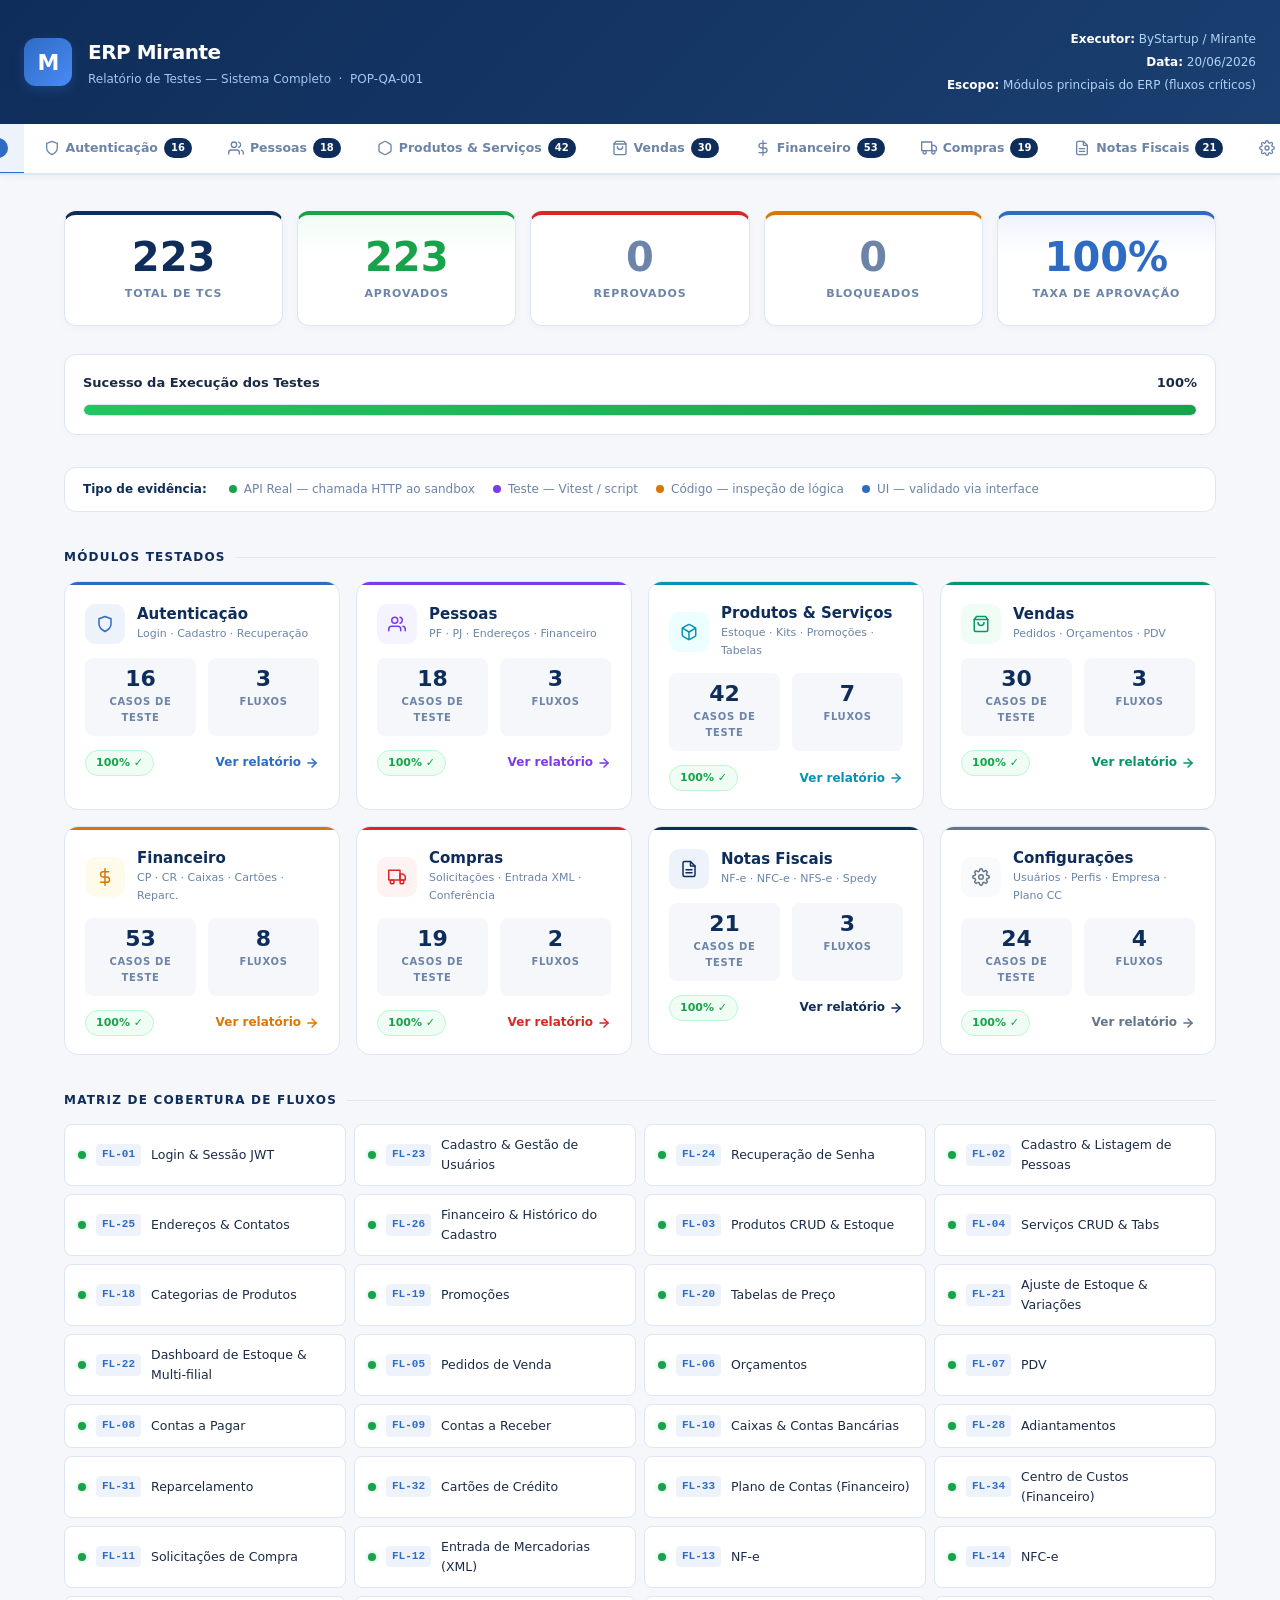
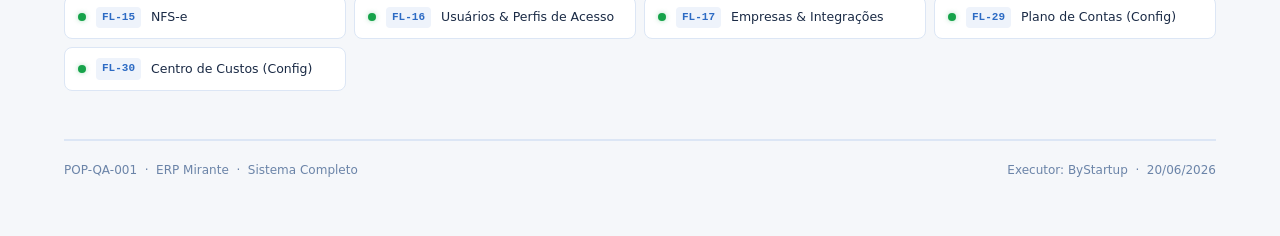
==== commit 9e01a6dd: "Add files via upload" ====
--- a/index.html
+++ b/index.html
@@ -5,68 +5,35 @@
 <meta name="viewport" content="width=device-width,initial-scale=1.0"/>
 <title>Visão Geral — Relatório de Testes ERP Mirante</title>
 <link rel="stylesheet" href="style.css"/>
+<script src="components.js"></script>
+<style>
+.module-grid{display:grid;grid-template-columns:repeat(auto-fill,minmax(260px,1fr));gap:16px;margin-top:4px}
+.module-card{background:var(--surface);border:1px solid var(--border);border-radius:14px;padding:22px 20px 18px;text-decoration:none;color:inherit;display:flex;flex-direction:column;gap:14px;transition:transform .18s,box-shadow .18s,border-color .18s;position:relative;overflow:hidden}
+.module-card::before{content:'';position:absolute;top:0;left:0;right:0;height:3px;background:var(--card-accent,var(--blue));border-radius:14px 14px 0 0}
+.module-card:hover{transform:translateY(-3px);box-shadow:0 8px 24px rgba(15,45,90,.10);border-color:var(--card-accent,var(--blue))}
+.module-card-head{display:flex;align-items:center;gap:12px}
+.module-icon{width:40px;height:40px;border-radius:10px;background:var(--card-accent-bg,var(--blue-lt));display:flex;align-items:center;justify-content:center;flex-shrink:0}
+.module-icon svg{stroke:var(--card-accent,var(--blue))}
+.module-label{font-size:15px;font-weight:700;color:var(--navy);line-height:1.2}
+.module-sub{font-size:11px;color:var(--text-muted);margin-top:2px;font-weight:500}
+.module-stats{display:flex;gap:12px}
+.module-stat{flex:1;background:var(--bg);border-radius:8px;padding:10px 12px;text-align:center}
+.module-stat .s-num{font-size:22px;font-weight:800;color:var(--navy);line-height:1}
+.module-stat .s-lbl{font-size:10px;text-transform:uppercase;letter-spacing:.07em;color:var(--text-muted);margin-top:4px;font-weight:600}
+.module-footer{display:flex;align-items:center;justify-content:space-between}
+.module-rate{font-size:11px;font-weight:700;color:var(--green);background:var(--green-bg);border:1px solid var(--green-bd);padding:3px 10px;border-radius:99px}
+.module-cta{font-size:12px;font-weight:600;color:var(--card-accent,var(--blue));display:flex;align-items:center;gap:4px}
+.module-cta svg{transition:transform .15s}
+.module-card:hover .module-cta svg{transform:translateX(3px)}
+
+.matrix-grid{display:grid;grid-template-columns:repeat(auto-fill,minmax(240px,1fr));gap:8px;margin-top:12px}
+.matrix-item{background:var(--surface);border:1px solid var(--border);border-radius:8px;padding:10px 13px;display:flex;align-items:center;gap:10px;font-size:12.5px;font-weight:500;color:var(--text)}
+.matrix-dot{width:8px;height:8px;border-radius:50%;flex-shrink:0}
+.dot-pass{background:var(--green);box-shadow:0 0 5px rgba(22,163,74,.35)}
+.matrix-fl{font-family:monospace;font-size:11px;font-weight:700;color:var(--blue);background:var(--blue-lt);padding:2px 6px;border-radius:4px;flex-shrink:0}
+</style>
 </head>
 <body>
-
-<div class="header">
-  <div class="header-inner">
-    <div class="logo-area">
-      <div class="logo-icon">M</div>
-      <div class="logo-text">
-        <h1>ERP Mirante</h1>
-        <p>Relatório de Testes Manuais — Sistema Completo &nbsp;·&nbsp; POP-QA-001</p>
-      </div>
-    </div>
-    <div class="header-meta">
-      <div><strong>Executor:</strong> ByStartup / Mirante</div>
-      <div><strong>Data:</strong> 23/06/2026</div>
-      <div><strong>Ambiente:</strong> Sandbox — Next.js 15 + PostgreSQL + K8Pay + Spedy</div>
-      <div><strong>Escopo:</strong> Módulos principais do ERP (fluxos críticos)</div>
-    </div>
-  </div>
-</div>
-
-<nav class="nav-bar">
-  <div class="nav-inner">
-    <a href="index.html" class="nav-btn active">
-      <svg width="16" height="16" viewBox="0 0 24 24" fill="none" stroke="currentColor" stroke-width="2" stroke-linecap="round" stroke-linejoin="round"><rect x="3" y="3" width="7" height="7"/><rect x="14" y="3" width="7" height="7"/><rect x="3" y="14" width="7" height="7"/><rect x="14" y="14" width="7" height="7"/></svg>
-      Visão Geral <span class="nav-badge" id="nb-total">82</span>
-    </a>
-    <a href="auth.html" class="nav-btn">
-      <svg width="16" height="16" viewBox="0 0 24 24" fill="none" stroke="currentColor" stroke-width="2" stroke-linecap="round" stroke-linejoin="round"><path d="M12 22s8-4 8-10V5l-8-3-8 3v7c0 6 8 10 8 10z"/></svg>
-      Autenticação <span class="nav-badge">6</span>
-    </a>
-    <a href="pessoas.html" class="nav-btn">
-      <svg width="16" height="16" viewBox="0 0 24 24" fill="none" stroke="currentColor" stroke-width="2" stroke-linecap="round" stroke-linejoin="round"><path d="M17 21v-2a4 4 0 0 0-4-4H5a4 4 0 0 0-4 4v2"/><circle cx="9" cy="7" r="4"/><path d="M23 21v-2a4 4 0 0 0-3-3.87"/><path d="M16 3.13a4 4 0 0 1 0 7.75"/></svg>
-      Pessoas <span class="nav-badge">7</span>
-    </a>
-    <a href="produtos.html" class="nav-btn">
-      <svg width="16" height="16" viewBox="0 0 24 24" fill="none" stroke="currentColor" stroke-width="2" stroke-linecap="round" stroke-linejoin="round"><path d="M21 16V8a2 2 0 0 0-1-1.73l-7-4a2 2 0 0 0-2 0l-7 4A2 2 0 0 0 3 8v8a2 2 0 0 0 1 1.73l7 4a2 2 0 0 0 2 0l7-4A2 2 0 0 0 21 16z"/></svg>
-      Produtos &amp; Serviços <span class="nav-badge">11</span>
-    </a>
-    <a href="vendas.html" class="nav-btn">
-      <svg width="16" height="16" viewBox="0 0 24 24" fill="none" stroke="currentColor" stroke-width="2" stroke-linecap="round" stroke-linejoin="round"><path d="M6 2L3 6v14a2 2 0 0 0 2 2h14a2 2 0 0 0 2-2V6l-3-4z"/><line x1="3" y1="6" x2="21" y2="6"/><path d="M16 10a4 4 0 0 1-8 0"/></svg>
-      Vendas <span class="nav-badge">16</span>
-    </a>
-    <a href="financeiro.html" class="nav-btn">
-      <svg width="16" height="16" viewBox="0 0 24 24" fill="none" stroke="currentColor" stroke-width="2" stroke-linecap="round" stroke-linejoin="round"><line x1="12" y1="1" x2="12" y2="23"/><path d="M17 5H9.5a3.5 3.5 0 0 0 0 7h5a3.5 3.5 0 0 1 0 7H6"/></svg>
-      Financeiro <span class="nav-badge">13</span>
-    </a>
-    <a href="compras.html" class="nav-btn">
-      <svg width="16" height="16" viewBox="0 0 24 24" fill="none" stroke="currentColor" stroke-width="2" stroke-linecap="round" stroke-linejoin="round"><rect x="1" y="3" width="15" height="13"/><polygon points="16 8 20 8 23 11 23 16 16 16 16 8"/><circle cx="5.5" cy="18.5" r="2.5"/><circle cx="18.5" cy="18.5" r="2.5"/></svg>
-      Compras <span class="nav-badge">8</span>
-    </a>
-    <a href="nfe.html" class="nav-btn">
-      <svg width="16" height="16" viewBox="0 0 24 24" fill="none" stroke="currentColor" stroke-width="2" stroke-linecap="round" stroke-linejoin="round"><path d="M14 2H6a2 2 0 0 0-2 2v16a2 2 0 0 0 2 2h12a2 2 0 0 0 2-2V8z"/><polyline points="14 2 14 8 20 8"/><line x1="16" y1="13" x2="8" y2="13"/><line x1="16" y1="17" x2="8" y2="17"/><polyline points="10 9 9 9 8 9"/></svg>
-      Notas Fiscais <span class="nav-badge">13</span>
-    </a>
-    <a href="config.html" class="nav-btn">
-      <svg width="16" height="16" viewBox="0 0 24 24" fill="none" stroke="currentColor" stroke-width="2" stroke-linecap="round" stroke-linejoin="round"><circle cx="12" cy="12" r="3"/><path d="M19.4 15a1.65 1.65 0 0 0 .33 1.82l.06.06a2 2 0 0 1-2.83 2.83l-.06-.06a1.65 1.65 0 0 0-1.82-.33 1.65 1.65 0 0 0-1 1.51V21a2 2 0 0 1-4 0v-.09A1.65 1.65 0 0 0 9 19.4a1.65 1.65 0 0 0-1.82.33l-.06.06a2 2 0 0 1-2.83-2.83l.06-.06A1.65 1.65 0 0 0 4.68 15a1.65 1.65 0 0 0-1.51-1H3a2 2 0 0 1 0-4h.09A1.65 1.65 0 0 0 4.6 9a1.65 1.65 0 0 0-.33-1.82l-.06-.06a2 2 0 0 1 2.83-2.83l.06.06A1.65 1.65 0 0 0 9 4.68a1.65 1.65 0 0 0 1-1.51V3a2 2 0 0 1 4 0v.09a1.65 1.65 0 0 0 1 1.51 1.65 1.65 0 0 0 1.82-.33l.06-.06a2 2 0 0 1 2.83 2.83l-.06.06A1.65 1.65 0 0 0 19.4 9a1.65 1.65 0 0 0 1.51 1H21a2 2 0 0 1 0 4h-.09a1.65 1.65 0 0 0-1.51 1z"/></svg>
-      Configurações <span class="nav-badge">8</span>
-    </a>
-  </div>
-</nav>
-
 <main class="main">
 
   <div class="scoreboard">
@@ -93,74 +60,155 @@
     <div class="legend-item"><div class="legend-dot" style="background:var(--blue)"></div> UI — validado via interface</div>
   </div>
 
-  <div class="section-title">Resumo por Módulo</div>
-  <table class="tc-table">
-    <thead><tr><th>Módulo</th><th>Página</th><th>Fluxos</th><th>TCs</th><th>Aprovados</th><th>Taxa</th></tr></thead>
-    <tbody id="modulos-table"></tbody>
-  </table>
-
-  <div class="section-title">Log de Bugs</div>
-  <div class="bug-empty">Excelente! Nenhum bug ou inconformidade registrado. Todos os fluxos operam com estabilidade.</div>
-
-  <div class="section-title">Matriz de Cobertura</div>
+  <div class="section-title">Módulos Testados</div>
+  <div class="module-grid" id="module-grid"></div>
+
+  <div class="section-title">Matriz de Cobertura de Fluxos</div>
   <div class="matrix-grid" id="matrix-grid"></div>
 
   <div class="footer">
     <div>POP-QA-001 &nbsp;·&nbsp; ERP Mirante &nbsp;·&nbsp; Sistema Completo</div>
-    <div>Executor: ByStartup &nbsp;·&nbsp; 23/06/2026 &nbsp;·&nbsp; Sandbox K8Pay + Spedy</div>
+    <div>Executor: ByStartup &nbsp;·&nbsp; 20/06/2026</div>
   </div>
 
 </main>
 
 <script>
 const modules = [
-  { label:'Autenticação',        href:'auth.html',       flows:1, tcs:6 },
-  { label:'Pessoas',             href:'pessoas.html',    flows:1, tcs:7 },
-  { label:'Produtos & Serviços', href:'produtos.html',   flows:2, tcs:11 },
-  { label:'Vendas',              href:'vendas.html',     flows:3, tcs:16 },
-  { label:'Financeiro',          href:'financeiro.html', flows:3, tcs:13 },
-  { label:'Compras',             href:'compras.html',    flows:2, tcs:8 },
-  { label:'Notas Fiscais',       href:'nfe.html',        flows:3, tcs:13 },
-  { label:'Configurações',       href:'config.html',     flows:2, tcs:8 },
+  {
+    label:'Autenticação', sub:'Login · Cadastro · Recuperação',
+    href:'auth.html', flows:3, tcs:16,
+    accent:'#2d6bc4', accentBg:'#eef3fb',
+    icon:'<svg width="18" height="18" viewBox="0 0 24 24" fill="none" stroke="currentColor" stroke-width="2" stroke-linecap="round" stroke-linejoin="round"><path d="M12 22s8-4 8-10V5l-8-3-8 3v7c0 6 8 10 8 10z"/></svg>'
+  },
+  {
+    label:'Pessoas', sub:'PF · PJ · Endereços · Financeiro',
+    href:'pessoas.html', flows:3, tcs:18,
+    accent:'#7c3aed', accentBg:'#f5f3ff',
+    icon:'<svg width="18" height="18" viewBox="0 0 24 24" fill="none" stroke="currentColor" stroke-width="2" stroke-linecap="round" stroke-linejoin="round"><path d="M17 21v-2a4 4 0 0 0-4-4H5a4 4 0 0 0-4 4v2"/><circle cx="9" cy="7" r="4"/><path d="M23 21v-2a4 4 0 0 0-3-3.87"/><path d="M16 3.13a4 4 0 0 1 0 7.75"/></svg>'
+  },
+  {
+    label:'Produtos & Serviços', sub:'Estoque · Kits · Promoções · Tabelas',
+    href:'produtos.html', flows:7, tcs:42,
+    accent:'#0891b2', accentBg:'#ecfeff',
+    icon:'<svg width="18" height="18" viewBox="0 0 24 24" fill="none" stroke="currentColor" stroke-width="2" stroke-linecap="round" stroke-linejoin="round"><path d="M21 16V8a2 2 0 0 0-1-1.73l-7-4a2 2 0 0 0-2 0l-7 4A2 2 0 0 0 3 8v8a2 2 0 0 0 1 1.73l7 4a2 2 0 0 0 2 0l7-4A2 2 0 0 0 21 16z"/><polyline points="3.27 6.96 12 12.01 20.73 6.96"/><line x1="12" y1="22.08" x2="12" y2="12"/></svg>'
+  },
+  {
+    label:'Vendas', sub:'Pedidos · Orçamentos · PDV',
+    href:'vendas.html', flows:3, tcs:30,
+    accent:'#059669', accentBg:'#f0fdf4',
+    icon:'<svg width="18" height="18" viewBox="0 0 24 24" fill="none" stroke="currentColor" stroke-width="2" stroke-linecap="round" stroke-linejoin="round"><path d="M6 2L3 6v14a2 2 0 0 0 2 2h14a2 2 0 0 0 2-2V6l-3-4z"/><line x1="3" y1="6" x2="21" y2="6"/><path d="M16 10a4 4 0 0 1-8 0"/></svg>'
+  },
+  {
+    label:'Financeiro', sub:'CP · CR · Caixas · Cartões · Reparc.',
+    href:'financeiro.html', flows:8, tcs:53,
+    accent:'#d97706', accentBg:'#fffbeb',
+    icon:'<svg width="18" height="18" viewBox="0 0 24 24" fill="none" stroke="currentColor" stroke-width="2" stroke-linecap="round" stroke-linejoin="round"><line x1="12" y1="1" x2="12" y2="23"/><path d="M17 5H9.5a3.5 3.5 0 0 0 0 7h5a3.5 3.5 0 0 1 0 7H6"/></svg>'
+  },
+  {
+    label:'Compras', sub:'Solicitações · Entrada XML · Conferência',
+    href:'compras.html', flows:2, tcs:19,
+    accent:'#dc2626', accentBg:'#fef2f2',
+    icon:'<svg width="18" height="18" viewBox="0 0 24 24" fill="none" stroke="currentColor" stroke-width="2" stroke-linecap="round" stroke-linejoin="round"><rect x="1" y="3" width="15" height="13"/><polygon points="16 8 20 8 23 11 23 16 16 16 16 8"/><circle cx="5.5" cy="18.5" r="2.5"/><circle cx="18.5" cy="18.5" r="2.5"/></svg>'
+  },
+  {
+    label:'Notas Fiscais', sub:'NF-e · NFC-e · NFS-e · Spedy',
+    href:'nfe.html', flows:3, tcs:21,
+    accent:'#0f2d5a', accentBg:'#eef3fb',
+    icon:'<svg width="18" height="18" viewBox="0 0 24 24" fill="none" stroke="currentColor" stroke-width="2" stroke-linecap="round" stroke-linejoin="round"><path d="M14 2H6a2 2 0 0 0-2 2v16a2 2 0 0 0 2 2h12a2 2 0 0 0 2-2V8z"/><polyline points="14 2 14 8 20 8"/><line x1="16" y1="13" x2="8" y2="13"/><line x1="16" y1="17" x2="8" y2="17"/></svg>'
+  },
+  {
+    label:'Configurações', sub:'Usuários · Perfis · Empresa · Plano CC',
+    href:'config.html', flows:4, tcs:24,
+    accent:'#64748b', accentBg:'#f8fafc',
+    icon:'<svg width="18" height="18" viewBox="0 0 24 24" fill="none" stroke="currentColor" stroke-width="2" stroke-linecap="round" stroke-linejoin="round"><circle cx="12" cy="12" r="3"/><path d="M19.4 15a1.65 1.65 0 0 0 .33 1.82l.06.06a2 2 0 0 1-2.83 2.83l-.06-.06a1.65 1.65 0 0 0-1.82-.33 1.65 1.65 0 0 0-1 1.51V21a2 2 0 0 1-4 0v-.09A1.65 1.65 0 0 0 9 19.4a1.65 1.65 0 0 0-1.82.33l-.06.06a2 2 0 0 1-2.83-2.83l.06-.06A1.65 1.65 0 0 0 4.68 15a1.65 1.65 0 0 0-1.51-1H3a2 2 0 0 1 0-4h.09A1.65 1.65 0 0 0 4.6 9a1.65 1.65 0 0 0-.33-1.82l-.06-.06a2 2 0 0 1 2.83-2.83l.06.06A1.65 1.65 0 0 0 9 4.68a1.65 1.65 0 0 0 1-1.51V3a2 2 0 0 1 4 0v.09a1.65 1.65 0 0 0 1 1.51 1.65 1.65 0 0 0 1.82-.33l.06-.06a2 2 0 0 1 2.83 2.83l-.06.06A1.65 1.65 0 0 0 19.4 9a1.65 1.65 0 0 0 1.51 1H21a2 2 0 0 1 0 4h-.09a1.65 1.65 0 0 0-1.51 1z"/></svg>'
+  },
 ]
+
 const flowMatrix = [
-  'FL-01 — Login & Sessão JWT','FL-02 — Cadastro & Listagem de Pessoas',
-  'FL-03 — Produtos CRUD & Estoque','FL-04 — Serviços CRUD & Tabs',
-  'FL-05 — Pedidos de Venda','FL-06 — Orçamentos','FL-07 — PDV',
-  'FL-08 — Contas a Pagar','FL-09 — Contas a Receber','FL-10 — Caixas & Contas Bancárias',
-  'FL-11 — Solicitações de Compra','FL-12 — Entrada de Mercadorias (XML)',
-  'FL-13 — NF-e','FL-14 — NFC-e','FL-15 — NFS-e',
-  'FL-16 — Usuários & Perfis','FL-17 — Empresas & Configurações',
+  {fl:'FL-01',name:'Login & Sessão JWT'},
+  {fl:'FL-23',name:'Cadastro & Gestão de Usuários'},
+  {fl:'FL-24',name:'Recuperação de Senha'},
+  {fl:'FL-02',name:'Cadastro & Listagem de Pessoas'},
+  {fl:'FL-25',name:'Endereços & Contatos'},
+  {fl:'FL-26',name:'Financeiro & Histórico do Cadastro'},
+  {fl:'FL-03',name:'Produtos CRUD & Estoque'},
+  {fl:'FL-04',name:'Serviços CRUD & Tabs'},
+  {fl:'FL-18',name:'Categorias de Produtos'},
+  {fl:'FL-19',name:'Promoções'},
+  {fl:'FL-20',name:'Tabelas de Preço'},
+  {fl:'FL-21',name:'Ajuste de Estoque & Variações'},
+  {fl:'FL-22',name:'Dashboard de Estoque & Multi-filial'},
+  {fl:'FL-05',name:'Pedidos de Venda'},
+  {fl:'FL-06',name:'Orçamentos'},
+  {fl:'FL-07',name:'PDV'},
+  {fl:'FL-08',name:'Contas a Pagar'},
+  {fl:'FL-09',name:'Contas a Receber'},
+  {fl:'FL-10',name:'Caixas & Contas Bancárias'},
+  {fl:'FL-28',name:'Adiantamentos'},
+  {fl:'FL-31',name:'Reparcelamento'},
+  {fl:'FL-32',name:'Cartões de Crédito'},
+  {fl:'FL-33',name:'Plano de Contas (Financeiro)'},
+  {fl:'FL-34',name:'Centro de Custos (Financeiro)'},
+  {fl:'FL-11',name:'Solicitações de Compra'},
+  {fl:'FL-12',name:'Entrada de Mercadorias (XML)'},
+  {fl:'FL-13',name:'NF-e'},
+  {fl:'FL-14',name:'NFC-e'},
+  {fl:'FL-15',name:'NFS-e'},
+  {fl:'FL-16',name:'Usuários & Perfis de Acesso'},
+  {fl:'FL-17',name:'Empresas & Integrações'},
+  {fl:'FL-29',name:'Plano de Contas (Config)'},
+  {fl:'FL-30',name:'Centro de Custos (Config)'},
 ]
 
 let total=0, pass=0
 modules.forEach(m=>{ total+=m.tcs; pass+=m.tcs })
-
 document.getElementById('cnt-total').textContent=total
 document.getElementById('cnt-pass').textContent=pass
 document.getElementById('cnt-rate').textContent='100%'
 document.getElementById('progress-pct').textContent='100%'
 document.getElementById('progress-fill').style.width='100%'
 
-const tbody=document.getElementById('modulos-table')
-modules.forEach(m=>{
-  const tr=document.createElement('tr')
-  tr.innerHTML=`
-    <td style="font-weight:600;color:var(--navy)">${m.label}</td>
-    <td><a href="${m.href}" style="color:var(--blue);font-size:12px">${m.href}</a></td>
-    <td>${m.flows}</td>
-    <td>${m.tcs}</td>
-    <td style="color:var(--green);font-weight:700">${m.tcs}</td>
-    <td><span class="status-badge s-pass">100% ✓</span></td>
+const arrowIcon = '<svg width="14" height="14" viewBox="0 0 24 24" fill="none" stroke="currentColor" stroke-width="2.5" stroke-linecap="round" stroke-linejoin="round"><line x1="5" y1="12" x2="19" y2="12"/><polyline points="12 5 19 12 12 19"/></svg>'
+
+const grid = document.getElementById('module-grid')
+modules.forEach(m => {
+  const a = document.createElement('a')
+  a.href = m.href
+  a.className = 'module-card'
+  a.style.setProperty('--card-accent', m.accent)
+  a.style.setProperty('--card-accent-bg', m.accentBg)
+  a.innerHTML = `
+    <div class="module-card-head">
+      <div class="module-icon">${m.icon}</div>
+      <div>
+        <div class="module-label">${m.label}</div>
+        <div class="module-sub">${m.sub}</div>
+      </div>
+    </div>
+    <div class="module-stats">
+      <div class="module-stat">
+        <div class="s-num">${m.tcs}</div>
+        <div class="s-lbl">Casos de Teste</div>
+      </div>
+      <div class="module-stat">
+        <div class="s-num">${m.flows}</div>
+        <div class="s-lbl">Fluxos</div>
+      </div>
+    </div>
+    <div class="module-footer">
+      <span class="module-rate">100% ✓</span>
+      <span class="module-cta">Ver relatório ${arrowIcon}</span>
+    </div>
   `
-  tbody.appendChild(tr)
+  grid.appendChild(a)
 })
 
-const mg=document.getElementById('matrix-grid')
-flowMatrix.forEach(f=>{
-  const d=document.createElement('div')
-  d.className='matrix-item'
-  d.innerHTML=`<div class="matrix-dot dot-pass"></div>${f}`
+const mg = document.getElementById('matrix-grid')
+flowMatrix.forEach(f => {
+  const d = document.createElement('div')
+  d.className = 'matrix-item'
+  d.innerHTML = `<div class="matrix-dot dot-pass"></div><span class="matrix-fl">${f.fl}</span>${f.name}`
   mg.appendChild(d)
 })
 </script>
--- a/style.css
+++ b/style.css
@@ -10,8 +10,8 @@
 }
 body{font-family:'Segoe UI',system-ui,sans-serif;background:var(--bg);color:var(--text);min-height:100vh;line-height:1.6}
 
-.header{background:linear-gradient(135deg,var(--navy) 0%,var(--navy-lt) 100%);padding:28px 40px;box-shadow:0 4px 20px rgba(15,45,90,.15)}
-.header-inner{max-width:1200px;margin:0 auto;display:flex;align-items:center;justify-content:space-between;gap:20px;flex-wrap:wrap}
+.header{background:linear-gradient(135deg,var(--navy) 0%,var(--navy-lt) 100%);padding:28px 24px;box-shadow:0 4px 20px rgba(15,45,90,.15)}
+.header-inner{max-width:1400px;margin:0 auto;display:flex;align-items:center;justify-content:space-between;gap:20px;flex-wrap:wrap}
 .logo-area{display:flex;align-items:center;gap:16px}
 .logo-icon{width:48px;height:48px;background:linear-gradient(135deg,var(--blue) 0%,#4a8bf5 100%);border-radius:12px;display:flex;align-items:center;justify-content:center;font-size:22px;font-weight:800;color:#fff;letter-spacing:-1px;box-shadow:0 4px 12px rgba(45,107,196,.3)}
 .logo-text h1{font-size:20px;font-weight:700;color:#fff;letter-spacing:-0.5px}
@@ -19,10 +19,11 @@
 .header-meta{font-size:12px;color:#b1d2f9;text-align:right;line-height:1.9}
 .header-meta strong{color:#fff;font-weight:600}
 
+/* NAV CENTRALIZADO */
 .nav-bar{background:var(--surface);border-bottom:2px solid var(--border);box-shadow:0 2px 8px rgba(15,45,90,.04);position:sticky;top:0;z-index:100}
-.nav-inner{max-width:1200px;margin:0 auto;display:flex;align-items:center;gap:2px;padding:0 12px;overflow-x:auto;scrollbar-width:none}
+.nav-inner{max-width:1400px;margin:0 auto;display:flex;align-items:center;justify-content:center;gap:4px;padding:0 24px;overflow-x:auto;scrollbar-width:none}
 .nav-inner::-webkit-scrollbar{display:none}
-.nav-btn{display:inline-flex;align-items:center;gap:6px;padding:13px 15px;font-size:13px;font-weight:600;color:var(--text-muted);text-decoration:none;border-bottom:3px solid transparent;white-space:nowrap;transition:all .2s;margin-bottom:-2px}
+.nav-btn{display:inline-flex;align-items:center;gap:6px;padding:14px 16px;font-size:12.5px;font-weight:600;color:var(--text-muted);text-decoration:none;border-bottom:3px solid transparent;white-space:nowrap;transition:all .2s;margin-bottom:-2px}
 .nav-btn svg{flex-shrink:0}
 .nav-btn:hover{color:var(--navy);background:var(--blue-lt)}
 .nav-btn.active{color:var(--navy);border-bottom-color:var(--blue);background:var(--blue-lt)}
@@ -52,22 +53,25 @@
 
 .accordion{display:flex;flex-direction:column;gap:12px}
 .flow-card{background:var(--surface);border:1px solid var(--border);border-radius:var(--radius);overflow:hidden;box-shadow:0 2px 6px rgba(15,45,90,.03)}
-.flow-header{display:flex;align-items:center;justify-content:space-between;padding:16px 22px;cursor:pointer;user-select:none;gap:12px;border-bottom:1px solid transparent;transition:background .2s}
+.flow-header{display:flex;align-items:center;justify-content:space-between;padding:16px 22px;cursor:pointer;user-select:none;gap:12px;border-bottom:1px solid transparent;transition:background .2s;flex-wrap:wrap}
 .flow-card.open .flow-header{border-bottom-color:var(--border-lt);background:#fafbfc}
 .flow-header:hover{background:var(--blue-lt)}
-.flow-info{display:flex;align-items:center;gap:12px}
+.flow-info{display:flex;align-items:center;gap:12px;flex-wrap:wrap}
 .flow-code{background:var(--navy);color:#fff;font-size:11px;font-weight:700;letter-spacing:.06em;padding:4px 10px;border-radius:6px}
 .flow-name{font-size:15px;font-weight:600;color:var(--navy)}
 .flow-badges{display:flex;align-items:center;gap:8px;flex-wrap:wrap}
 .badge{font-size:11px;font-weight:600;padding:4px 10px;border-radius:99px}
 .badge-pass{background:var(--green-bg);color:var(--green);border:1px solid var(--green-bd)}
 .badge-fail{background:var(--border-lt);color:var(--text-muted);border:1px solid var(--border)}
-.chevron{font-size:11px;color:var(--text-muted);transition:transform .2s;margin-left:4px}
+.chevron{font-size:11px;color:var(--text-muted);transition:transform .2s;margin-left:auto}
 .flow-card.open .chevron{transform:rotate(180deg)}
-.flow-body{display:none;padding:0 22px 22px}
+
+/* CORREÇÃO DO TOGGLE: Adicionado display: none por padrão */
+.flow-body{display:none;padding:0 22px 22px;overflow-x:auto} 
 .flow-card.open .flow-body{display:block}
 
-.tc-table{width:100%;border-collapse:collapse;margin-top:14px;font-size:13px}
+/* TABELA RESPONSIVA */
+.tc-table{width:100%;border-collapse:collapse;margin-top:14px;font-size:13px;min-width:600px}
 .tc-table th{background:var(--blue-lt);color:var(--navy);font-size:11px;text-transform:uppercase;letter-spacing:.07em;font-weight:700;padding:11px 13px;text-align:left;border-bottom:2px solid var(--border)}
 .tc-table td{padding:13px;border-bottom:1px solid var(--border-lt);vertical-align:top}
 .tc-table tr:last-child td{border-bottom:none}
@@ -98,3 +102,50 @@
 .legend-dot{width:8px;height:8px;border-radius:50%}
 
 .footer{margin-top:48px;border-top:2px solid var(--border);padding-top:20px;display:flex;justify-content:space-between;flex-wrap:wrap;gap:10px;font-size:12px;color:var(--text-muted);font-weight:500}
+
+/* --- MEDIA QUERIES DE RESPONSIVIDADE --- */
+@media (max-width: 768px) {
+  .header{padding:20px 16px}
+  .header-inner{flex-direction:column;text-align:center;justify-content:center}
+  .logo-area{flex-direction:column;gap:10px}
+  .header-meta{text-align:center}
+  
+  /* Garante o scroll lateral suave no mobile sem quebrar o alinhamento */
+  .nav-inner{justify-content:flex-start;padding:0 16px}
+  
+  .main{padding:20px 16px 40px}
+}
+
+/* Ativa a transição entre páginas separadas */
+@view-transition {
+  navigation: auto;
+}
+
+@media (prefers-reduced-motion: no-preference) {
+  /* Define a duração total da troca (0.25 segundos para ser rápido e sutil) */
+  ::view-transition-group(root) {
+    animation-duration: 0.25s;
+    animation-timing-function: ease-in-out;
+  }
+
+  /* Sumir com a página antiga sem sair do lugar */
+  ::view-transition-old(root) {
+    animation: fade-out 0.2s forwards;
+  }
+
+  /* Surgir com a nova página no mesmo ponto */
+  ::view-transition-new(root) {
+    animation: fade-in 0.25s both;
+  }
+}
+
+/* Animações puras de opacidade */
+@keyframes fade-in {
+  from { opacity: 0; }
+  to { opacity: 1; }
+}
+
+@keyframes fade-out {
+  from { opacity: 1; }
+  to { opacity: 0; }
+}
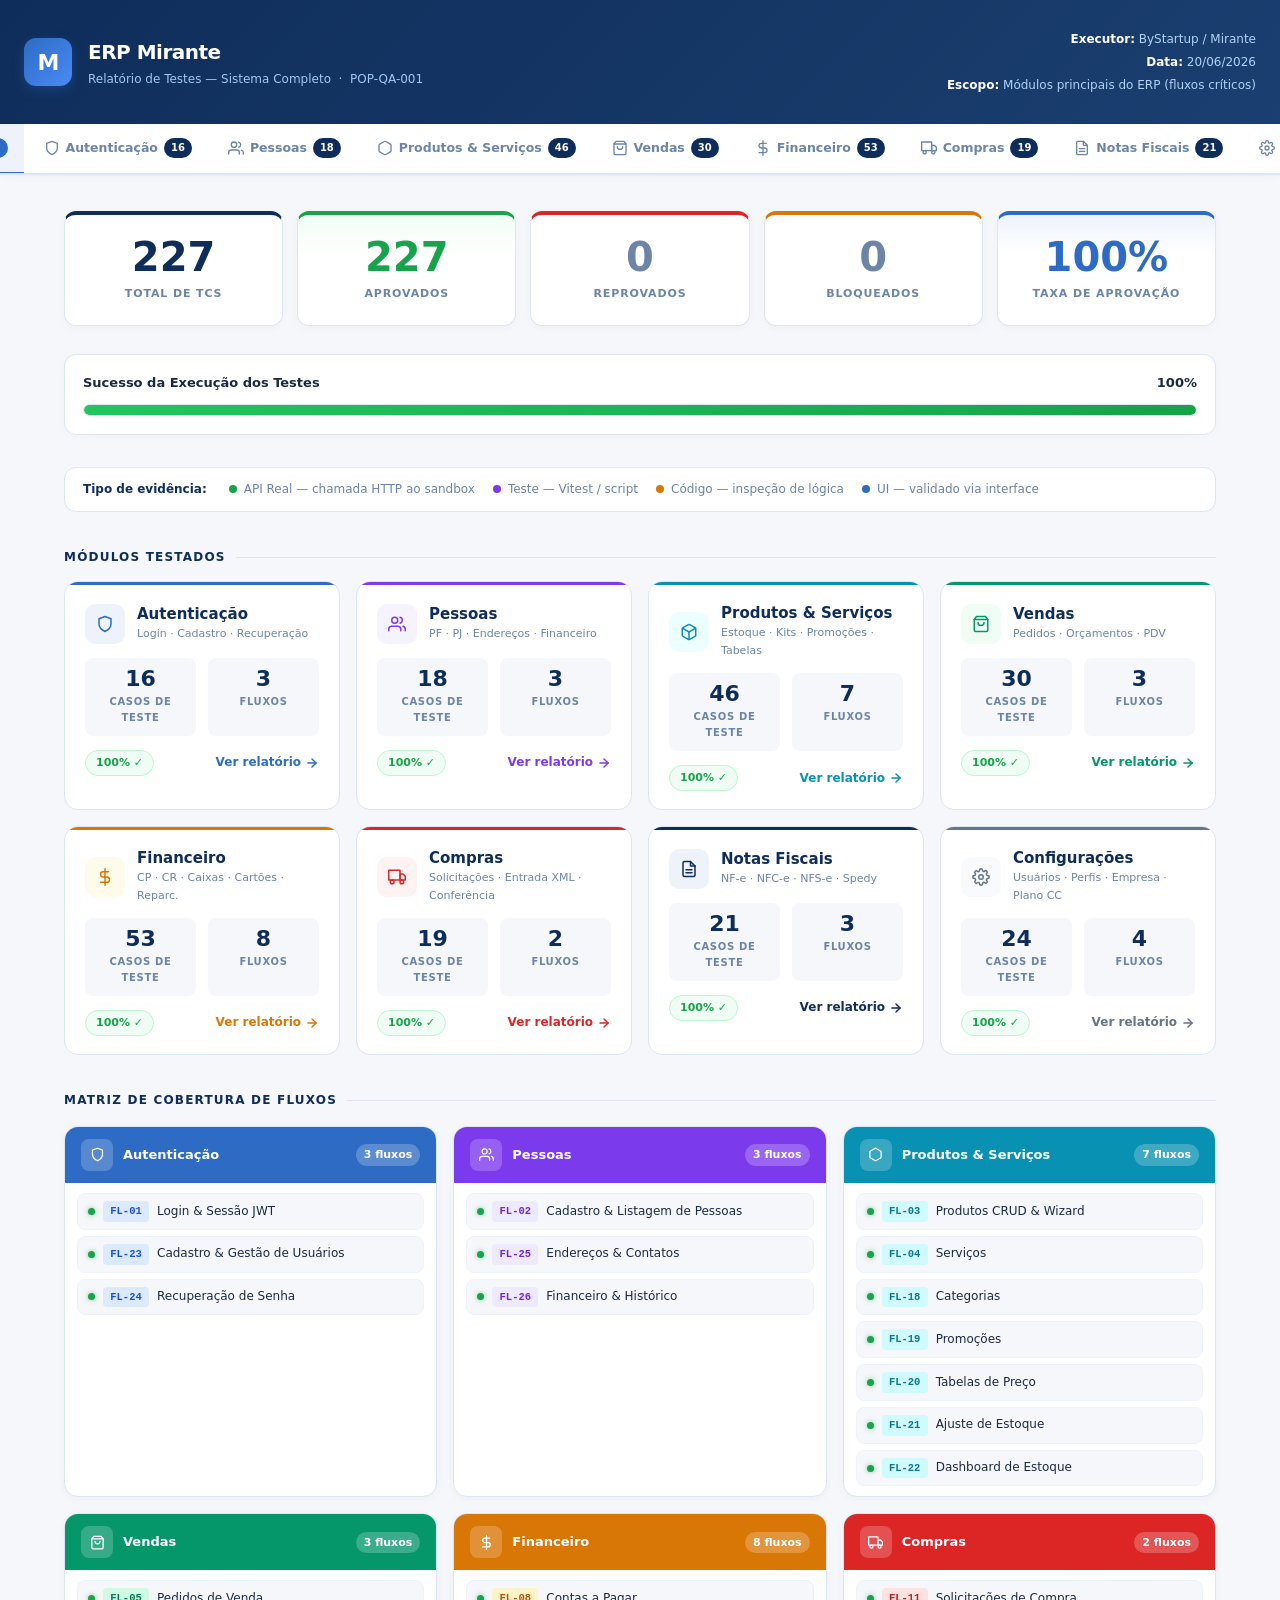
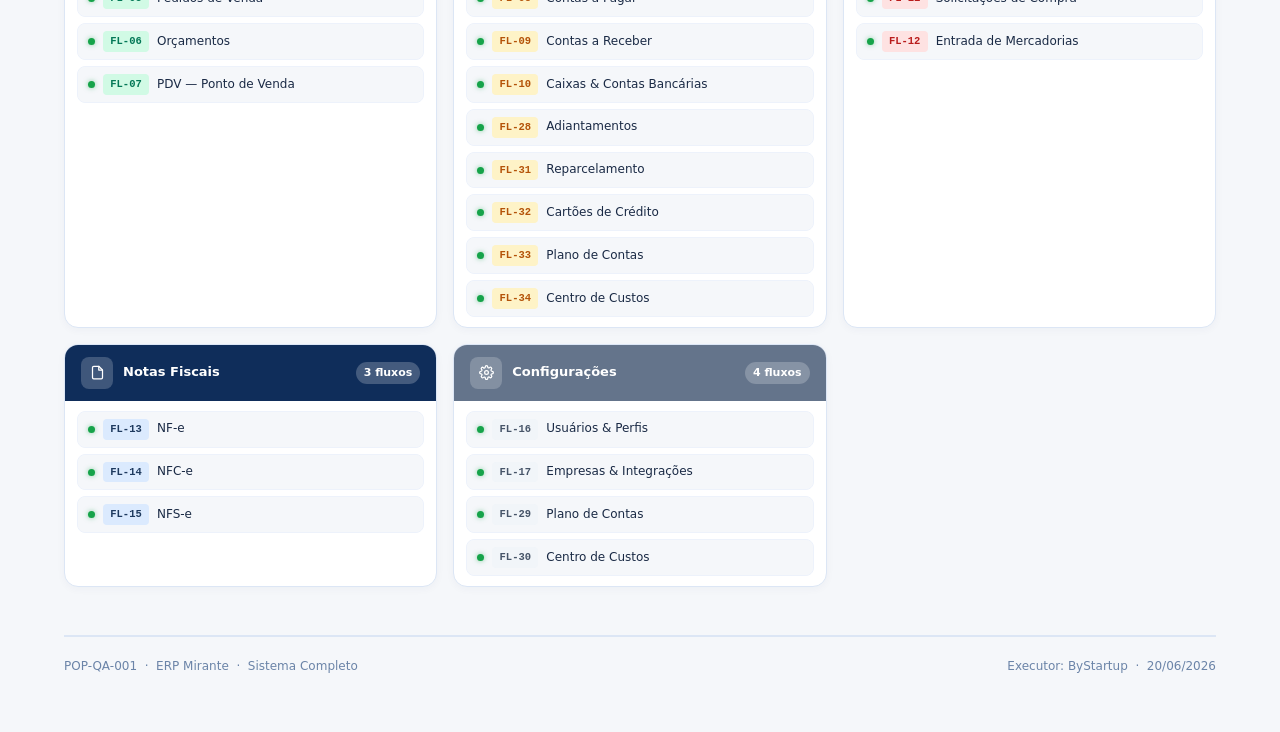
==== commit d2c86980: "Add files via upload" ====
--- a/index.html
+++ b/index.html
@@ -26,11 +26,19 @@
 .module-cta svg{transition:transform .15s}
 .module-card:hover .module-cta svg{transform:translateX(3px)}
 
-.matrix-grid{display:grid;grid-template-columns:repeat(auto-fill,minmax(240px,1fr));gap:8px;margin-top:12px}
-.matrix-item{background:var(--surface);border:1px solid var(--border);border-radius:8px;padding:10px 13px;display:flex;align-items:center;gap:10px;font-size:12.5px;font-weight:500;color:var(--text)}
-.matrix-dot{width:8px;height:8px;border-radius:50%;flex-shrink:0}
-.dot-pass{background:var(--green);box-shadow:0 0 5px rgba(22,163,74,.35)}
-.matrix-fl{font-family:monospace;font-size:11px;font-weight:700;color:var(--blue);background:var(--blue-lt);padding:2px 6px;border-radius:4px;flex-shrink:0}
+.matrix-grid{display:grid;grid-template-columns:repeat(auto-fill,minmax(280px,1fr));gap:16px;margin-top:16px}
+.matrix-group{background:var(--surface);border:1px solid var(--border);border-radius:14px;overflow:hidden;box-shadow:0 2px 8px rgba(15,45,90,.04)}
+.matrix-group-header{padding:12px 16px;display:flex;align-items:center;gap:10px}
+.matrix-group-icon{width:32px;height:32px;border-radius:8px;display:flex;align-items:center;justify-content:center;flex-shrink:0;background:rgba(255,255,255,.2)}
+.matrix-group-icon svg{stroke:#fff}
+.matrix-group-title{font-size:13px;font-weight:700;color:#fff;flex:1}
+.matrix-group-count{font-size:11px;font-weight:700;background:rgba(255,255,255,.22);color:#fff;padding:2px 8px;border-radius:99px}
+.matrix-group-body{padding:10px 12px;display:flex;flex-direction:column;gap:6px}
+.matrix-item{display:flex;align-items:center;gap:8px;padding:7px 10px;border-radius:8px;background:var(--bg);border:1px solid var(--border-lt);transition:background .15s}
+.matrix-item:hover{background:var(--blue-lt)}
+.matrix-dot{width:7px;height:7px;border-radius:50%;flex-shrink:0;background:var(--green);box-shadow:0 0 5px rgba(22,163,74,.5)}
+.matrix-fl{font-family:monospace;font-size:10.5px;font-weight:700;padding:2px 6px;border-radius:4px;flex-shrink:0;min-width:46px;text-align:center}
+.matrix-name{font-size:12px;font-weight:500;color:var(--text);line-height:1.3}
 </style>
 </head>
 <body>
@@ -89,7 +97,7 @@
   },
   {
     label:'Produtos & Serviços', sub:'Estoque · Kits · Promoções · Tabelas',
-    href:'produtos.html', flows:7, tcs:42,
+    href:'produtos.html', flows:7, tcs:46,
     accent:'#0891b2', accentBg:'#ecfeff',
     icon:'<svg width="18" height="18" viewBox="0 0 24 24" fill="none" stroke="currentColor" stroke-width="2" stroke-linecap="round" stroke-linejoin="round"><path d="M21 16V8a2 2 0 0 0-1-1.73l-7-4a2 2 0 0 0-2 0l-7 4A2 2 0 0 0 3 8v8a2 2 0 0 0 1 1.73l7 4a2 2 0 0 0 2 0l7-4A2 2 0 0 0 21 16z"/><polyline points="3.27 6.96 12 12.01 20.73 6.96"/><line x1="12" y1="22.08" x2="12" y2="12"/></svg>'
   },
@@ -126,39 +134,30 @@
 ]
 
 const flowMatrix = [
-  {fl:'FL-01',name:'Login & Sessão JWT'},
-  {fl:'FL-23',name:'Cadastro & Gestão de Usuários'},
-  {fl:'FL-24',name:'Recuperação de Senha'},
-  {fl:'FL-02',name:'Cadastro & Listagem de Pessoas'},
-  {fl:'FL-25',name:'Endereços & Contatos'},
-  {fl:'FL-26',name:'Financeiro & Histórico do Cadastro'},
-  {fl:'FL-03',name:'Produtos CRUD & Estoque'},
-  {fl:'FL-04',name:'Serviços CRUD & Tabs'},
-  {fl:'FL-18',name:'Categorias de Produtos'},
-  {fl:'FL-19',name:'Promoções'},
-  {fl:'FL-20',name:'Tabelas de Preço'},
-  {fl:'FL-21',name:'Ajuste de Estoque & Variações'},
-  {fl:'FL-22',name:'Dashboard de Estoque & Multi-filial'},
-  {fl:'FL-05',name:'Pedidos de Venda'},
-  {fl:'FL-06',name:'Orçamentos'},
-  {fl:'FL-07',name:'PDV'},
-  {fl:'FL-08',name:'Contas a Pagar'},
-  {fl:'FL-09',name:'Contas a Receber'},
-  {fl:'FL-10',name:'Caixas & Contas Bancárias'},
-  {fl:'FL-28',name:'Adiantamentos'},
-  {fl:'FL-31',name:'Reparcelamento'},
-  {fl:'FL-32',name:'Cartões de Crédito'},
-  {fl:'FL-33',name:'Plano de Contas (Financeiro)'},
-  {fl:'FL-34',name:'Centro de Custos (Financeiro)'},
-  {fl:'FL-11',name:'Solicitações de Compra'},
-  {fl:'FL-12',name:'Entrada de Mercadorias (XML)'},
-  {fl:'FL-13',name:'NF-e'},
-  {fl:'FL-14',name:'NFC-e'},
-  {fl:'FL-15',name:'NFS-e'},
-  {fl:'FL-16',name:'Usuários & Perfis de Acesso'},
-  {fl:'FL-17',name:'Empresas & Integrações'},
-  {fl:'FL-29',name:'Plano de Contas (Config)'},
-  {fl:'FL-30',name:'Centro de Custos (Config)'},
+  { label:'Autenticação', accent:'#2d6bc4', flBg:'#dbeafe', flColor:'#1d4ed8',
+    icon:'<svg width="15" height="15" viewBox="0 0 24 24" fill="none" stroke="currentColor" stroke-width="2" stroke-linecap="round" stroke-linejoin="round"><path d="M12 22s8-4 8-10V5l-8-3-8 3v7c0 6 8 10 8 10z"/></svg>',
+    flows:[{fl:'FL-01',name:'Login & Sessão JWT'},{fl:'FL-23',name:'Cadastro & Gestão de Usuários'},{fl:'FL-24',name:'Recuperação de Senha'}]},
+  { label:'Pessoas', accent:'#7c3aed', flBg:'#ede9fe', flColor:'#6d28d9',
+    icon:'<svg width="15" height="15" viewBox="0 0 24 24" fill="none" stroke="currentColor" stroke-width="2" stroke-linecap="round" stroke-linejoin="round"><path d="M17 21v-2a4 4 0 0 0-4-4H5a4 4 0 0 0-4 4v2"/><circle cx="9" cy="7" r="4"/><path d="M23 21v-2a4 4 0 0 0-3-3.87"/><path d="M16 3.13a4 4 0 0 1 0 7.75"/></svg>',
+    flows:[{fl:'FL-02',name:'Cadastro & Listagem de Pessoas'},{fl:'FL-25',name:'Endereços & Contatos'},{fl:'FL-26',name:'Financeiro & Histórico'}]},
+  { label:'Produtos & Serviços', accent:'#0891b2', flBg:'#cffafe', flColor:'#0e7490',
+    icon:'<svg width="15" height="15" viewBox="0 0 24 24" fill="none" stroke="currentColor" stroke-width="2" stroke-linecap="round" stroke-linejoin="round"><path d="M21 16V8a2 2 0 0 0-1-1.73l-7-4a2 2 0 0 0-2 0l-7 4A2 2 0 0 0 3 8v8a2 2 0 0 0 1 1.73l7 4a2 2 0 0 0 2 0l7-4A2 2 0 0 0 21 16z"/></svg>',
+    flows:[{fl:'FL-03',name:'Produtos CRUD & Wizard'},{fl:'FL-04',name:'Serviços'},{fl:'FL-18',name:'Categorias'},{fl:'FL-19',name:'Promoções'},{fl:'FL-20',name:'Tabelas de Preço'},{fl:'FL-21',name:'Ajuste de Estoque'},{fl:'FL-22',name:'Dashboard de Estoque'}]},
+  { label:'Vendas', accent:'#059669', flBg:'#d1fae5', flColor:'#047857',
+    icon:'<svg width="15" height="15" viewBox="0 0 24 24" fill="none" stroke="currentColor" stroke-width="2" stroke-linecap="round" stroke-linejoin="round"><path d="M6 2L3 6v14a2 2 0 0 0 2 2h14a2 2 0 0 0 2-2V6l-3-4z"/><line x1="3" y1="6" x2="21" y2="6"/><path d="M16 10a4 4 0 0 1-8 0"/></svg>',
+    flows:[{fl:'FL-05',name:'Pedidos de Venda'},{fl:'FL-06',name:'Orçamentos'},{fl:'FL-07',name:'PDV — Ponto de Venda'}]},
+  { label:'Financeiro', accent:'#d97706', flBg:'#fef3c7', flColor:'#b45309',
+    icon:'<svg width="15" height="15" viewBox="0 0 24 24" fill="none" stroke="currentColor" stroke-width="2" stroke-linecap="round" stroke-linejoin="round"><line x1="12" y1="1" x2="12" y2="23"/><path d="M17 5H9.5a3.5 3.5 0 0 0 0 7h5a3.5 3.5 0 0 1 0 7H6"/></svg>',
+    flows:[{fl:'FL-08',name:'Contas a Pagar'},{fl:'FL-09',name:'Contas a Receber'},{fl:'FL-10',name:'Caixas & Contas Bancárias'},{fl:'FL-28',name:'Adiantamentos'},{fl:'FL-31',name:'Reparcelamento'},{fl:'FL-32',name:'Cartões de Crédito'},{fl:'FL-33',name:'Plano de Contas'},{fl:'FL-34',name:'Centro de Custos'}]},
+  { label:'Compras', accent:'#dc2626', flBg:'#fee2e2', flColor:'#b91c1c',
+    icon:'<svg width="15" height="15" viewBox="0 0 24 24" fill="none" stroke="currentColor" stroke-width="2" stroke-linecap="round" stroke-linejoin="round"><rect x="1" y="3" width="15" height="13"/><polygon points="16 8 20 8 23 11 23 16 16 16 16 8"/><circle cx="5.5" cy="18.5" r="2.5"/><circle cx="18.5" cy="18.5" r="2.5"/></svg>',
+    flows:[{fl:'FL-11',name:'Solicitações de Compra'},{fl:'FL-12',name:'Entrada de Mercadorias'}]},
+  { label:'Notas Fiscais', accent:'#0f2d5a', flBg:'#dbeafe', flColor:'#1e3a5f',
+    icon:'<svg width="15" height="15" viewBox="0 0 24 24" fill="none" stroke="currentColor" stroke-width="2" stroke-linecap="round" stroke-linejoin="round"><path d="M14 2H6a2 2 0 0 0-2 2v16a2 2 0 0 0 2 2h12a2 2 0 0 0 2-2V8z"/><polyline points="14 2 14 8 20 8"/></svg>',
+    flows:[{fl:'FL-13',name:'NF-e'},{fl:'FL-14',name:'NFC-e'},{fl:'FL-15',name:'NFS-e'}]},
+  { label:'Configurações', accent:'#64748b', flBg:'#f1f5f9', flColor:'#475569',
+    icon:'<svg width="15" height="15" viewBox="0 0 24 24" fill="none" stroke="currentColor" stroke-width="2" stroke-linecap="round" stroke-linejoin="round"><circle cx="12" cy="12" r="3"/><path d="M19.4 15a1.65 1.65 0 0 0 .33 1.82l.06.06a2 2 0 0 1-2.83 2.83l-.06-.06a1.65 1.65 0 0 0-1.82-.33 1.65 1.65 0 0 0-1 1.51V21a2 2 0 0 1-4 0v-.09A1.65 1.65 0 0 0 9 19.4a1.65 1.65 0 0 0-1.82.33l-.06.06a2 2 0 0 1-2.83-2.83l.06-.06A1.65 1.65 0 0 0 4.68 15a1.65 1.65 0 0 0-1.51-1H3a2 2 0 0 1 0-4h.09A1.65 1.65 0 0 0 4.6 9a1.65 1.65 0 0 0-.33-1.82l-.06-.06a2 2 0 0 1 2.83-2.83l.06.06A1.65 1.65 0 0 0 9 4.68a1.65 1.65 0 0 0 1-1.51V3a2 2 0 0 1 4 0v.09a1.65 1.65 0 0 0 1 1.51 1.65 1.65 0 0 0 1.82-.33l.06-.06a2 2 0 0 1 2.83 2.83l-.06.06A1.65 1.65 0 0 0 19.4 9a1.65 1.65 0 0 0 1.51 1H21a2 2 0 0 1 0 4h-.09a1.65 1.65 0 0 0-1.51 1z"/></svg>',
+    flows:[{fl:'FL-16',name:'Usuários & Perfis'},{fl:'FL-17',name:'Empresas & Integrações'},{fl:'FL-29',name:'Plano de Contas'},{fl:'FL-30',name:'Centro de Custos'}]},
 ]
 
 let total=0, pass=0
@@ -205,11 +204,23 @@
 })
 
 const mg = document.getElementById('matrix-grid')
-flowMatrix.forEach(f => {
-  const d = document.createElement('div')
-  d.className = 'matrix-item'
-  d.innerHTML = `<div class="matrix-dot dot-pass"></div><span class="matrix-fl">${f.fl}</span>${f.name}`
-  mg.appendChild(d)
+flowMatrix.forEach(m => {
+  const group = document.createElement('div')
+  group.className = 'matrix-group'
+  const flowsHtml = m.flows.map(f => `
+    <div class="matrix-item">
+      <div class="matrix-dot"></div>
+      <span class="matrix-fl" style="background:${m.flBg};color:${m.flColor}">${f.fl}</span>
+      <span class="matrix-name">${f.name}</span>
+    </div>`).join('')
+  group.innerHTML = `
+    <div class="matrix-group-header" style="background:${m.accent}">
+      <div class="matrix-group-icon">${m.icon}</div>
+      <span class="matrix-group-title">${m.label}</span>
+      <span class="matrix-group-count">${m.flows.length} fluxos</span>
+    </div>
+    <div class="matrix-group-body">${flowsHtml}</div>`
+  mg.appendChild(group)
 })
 </script>
 </body>
--- a/style.css
+++ b/style.css
@@ -92,10 +92,7 @@
 .ev-test{color:#7c3aed;font-size:11px;font-weight:700;display:block;margin-top:3px}
 
 .bug-empty{background:var(--green-bg);border:1px solid var(--green-bd);border-radius:var(--radius);padding:22px;text-align:center;color:var(--green);font-size:14px;font-weight:600}
-.matrix-grid{display:grid;grid-template-columns:repeat(auto-fill,minmax(220px,1fr));gap:10px;margin-top:12px}
-.matrix-item{background:var(--surface);border:1px solid var(--border);border-radius:8px;padding:12px 14px;display:flex;align-items:center;gap:10px;font-size:13px;font-weight:500}
-.matrix-dot{width:10px;height:10px;border-radius:50%;flex-shrink:0}
-.dot-pass{background:var(--green);box-shadow:0 0 6px rgba(22,163,74,.4)}
+.matrix-grid{display:grid;grid-template-columns:repeat(auto-fill,minmax(280px,1fr));gap:16px;margin-top:16px}
 
 .legend{display:flex;gap:18px;flex-wrap:wrap;background:var(--surface);border:1px solid var(--border);border-radius:var(--radius);padding:12px 18px;margin-bottom:22px;font-size:12px}
 .legend-item{display:flex;align-items:center;gap:7px;color:var(--text-muted);font-weight:500}
